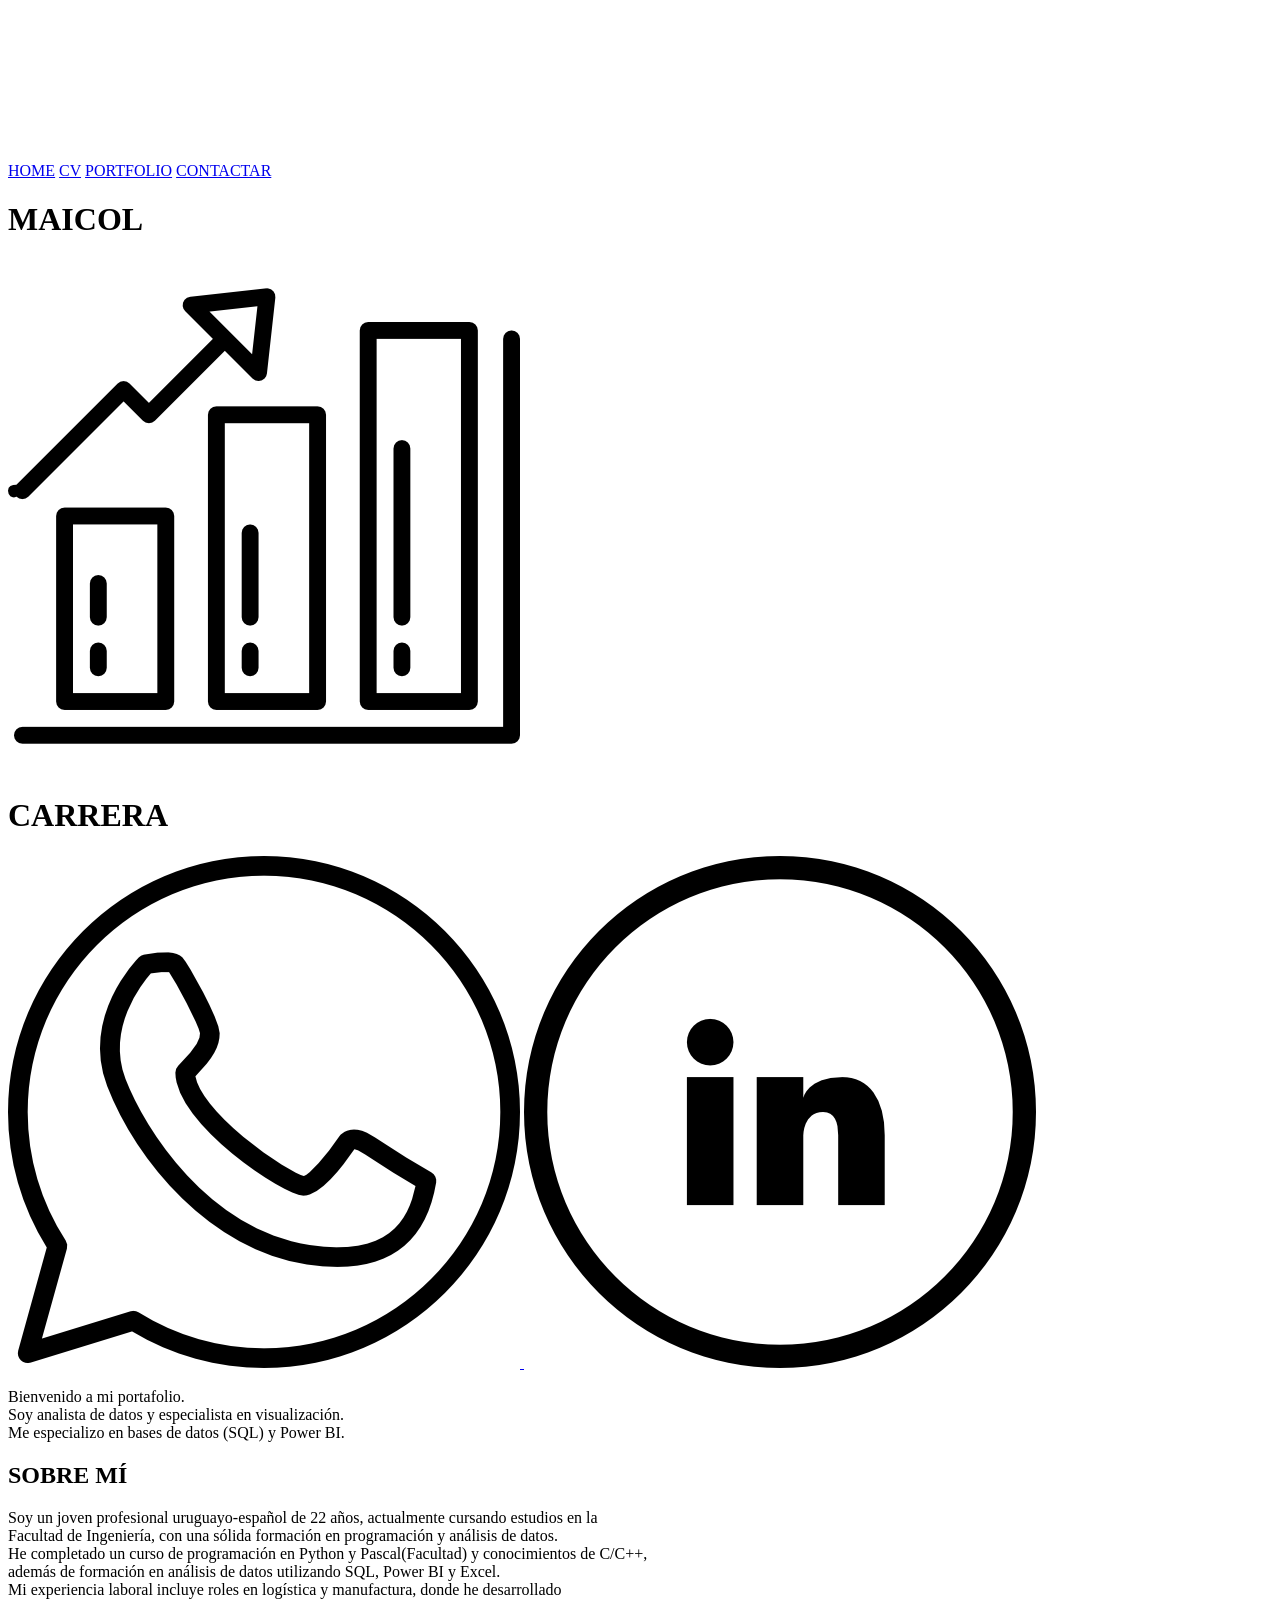
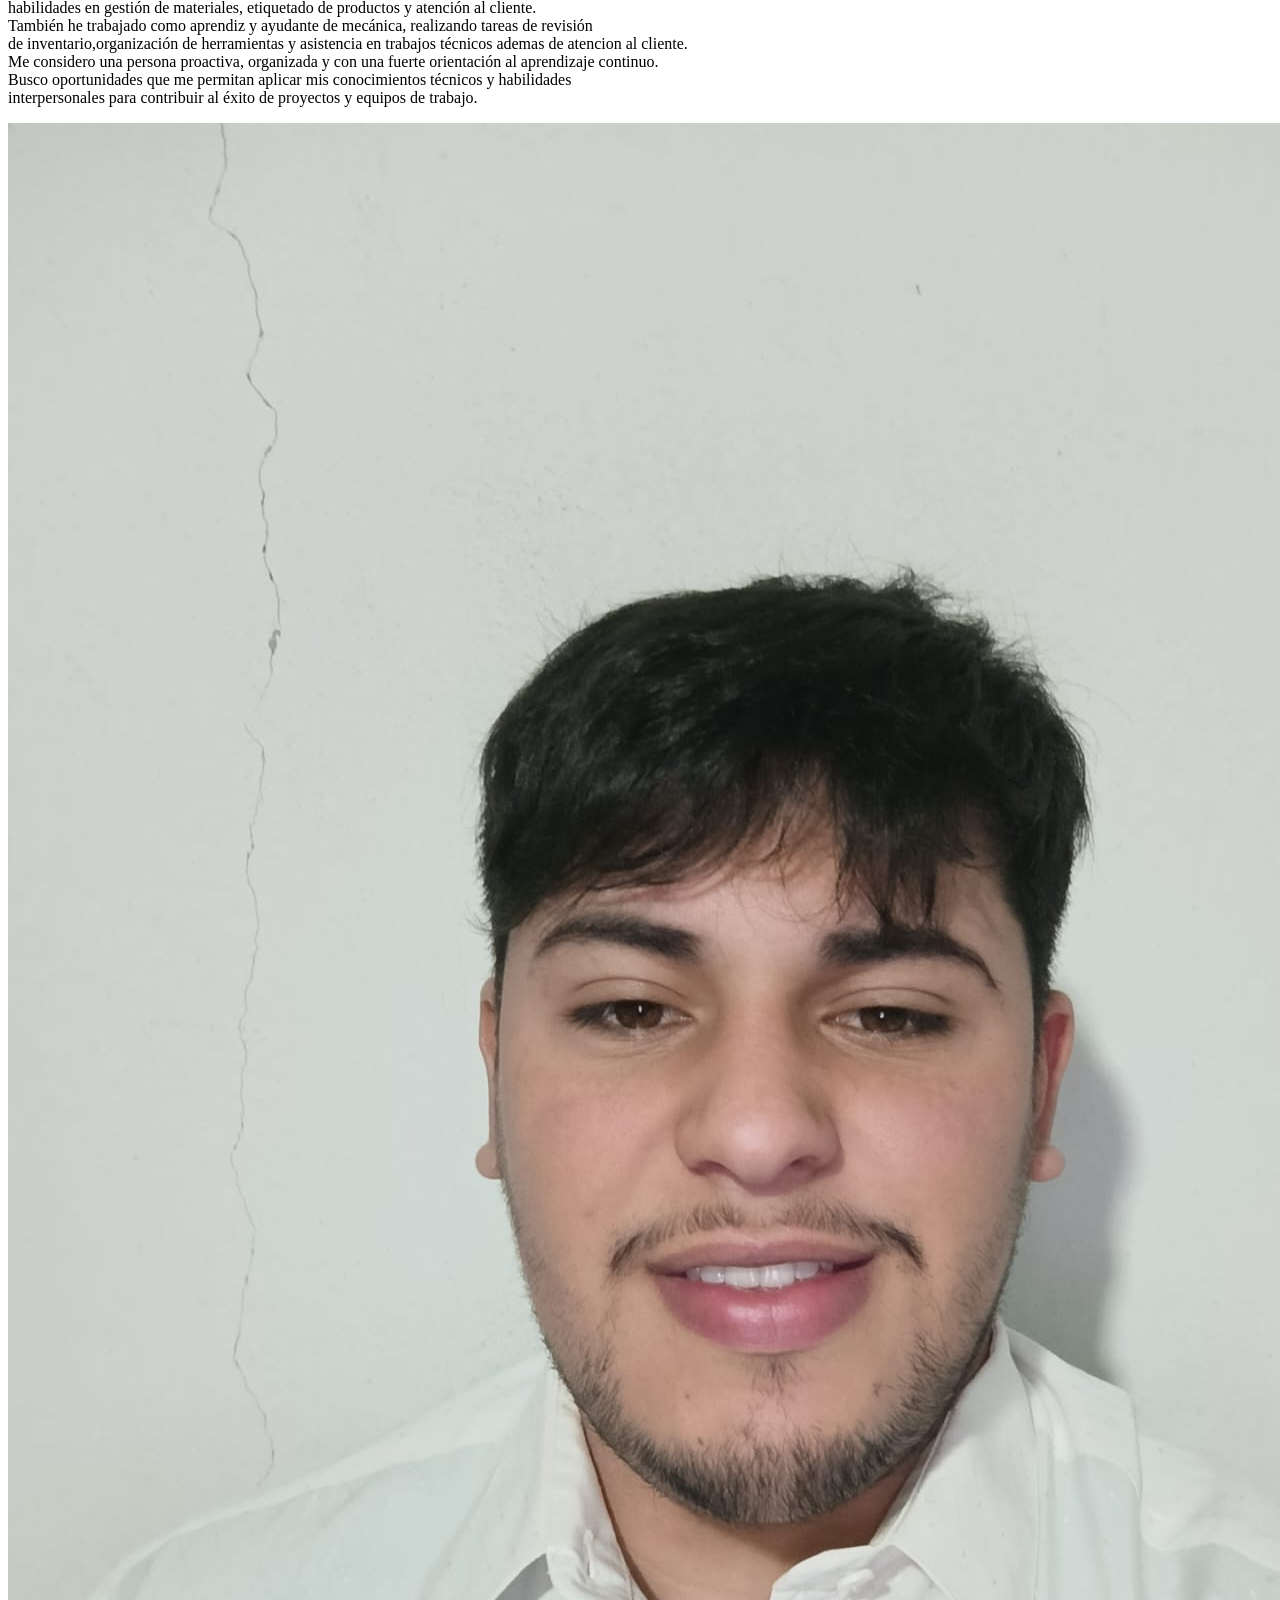
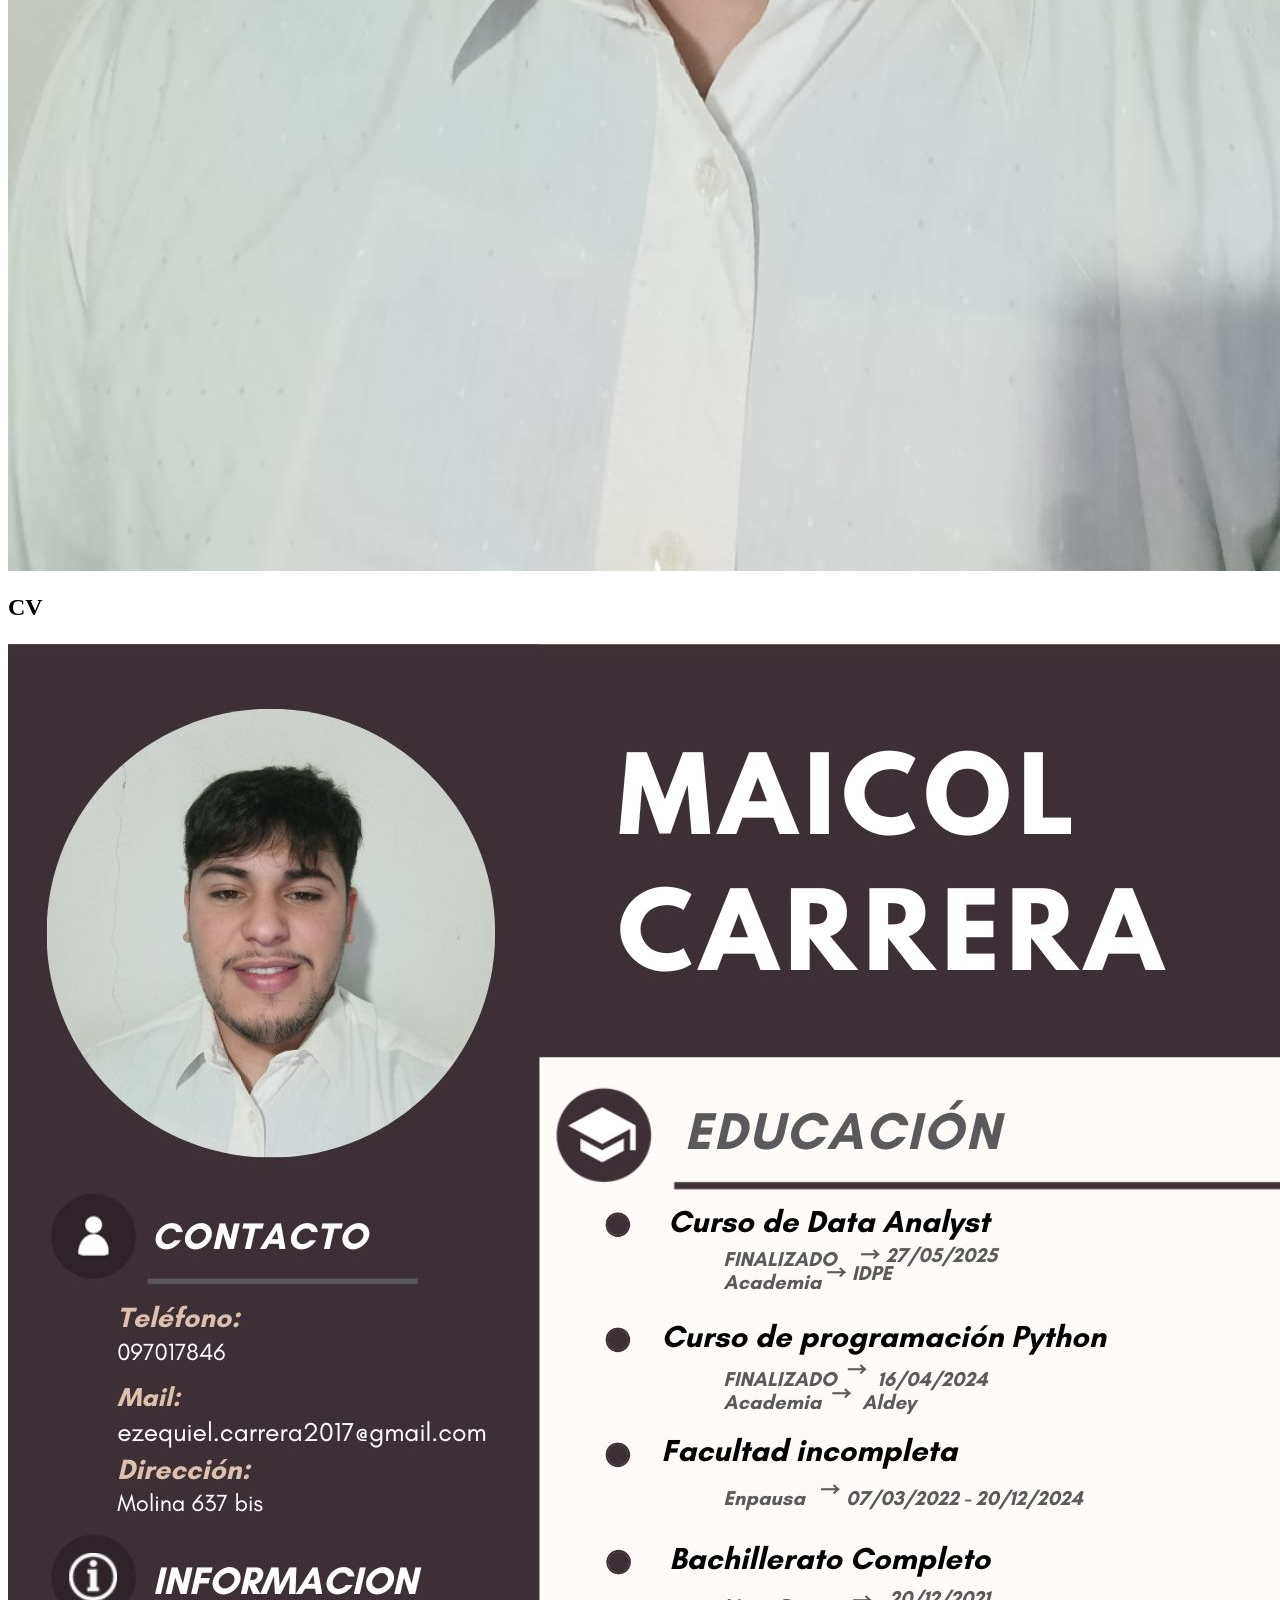
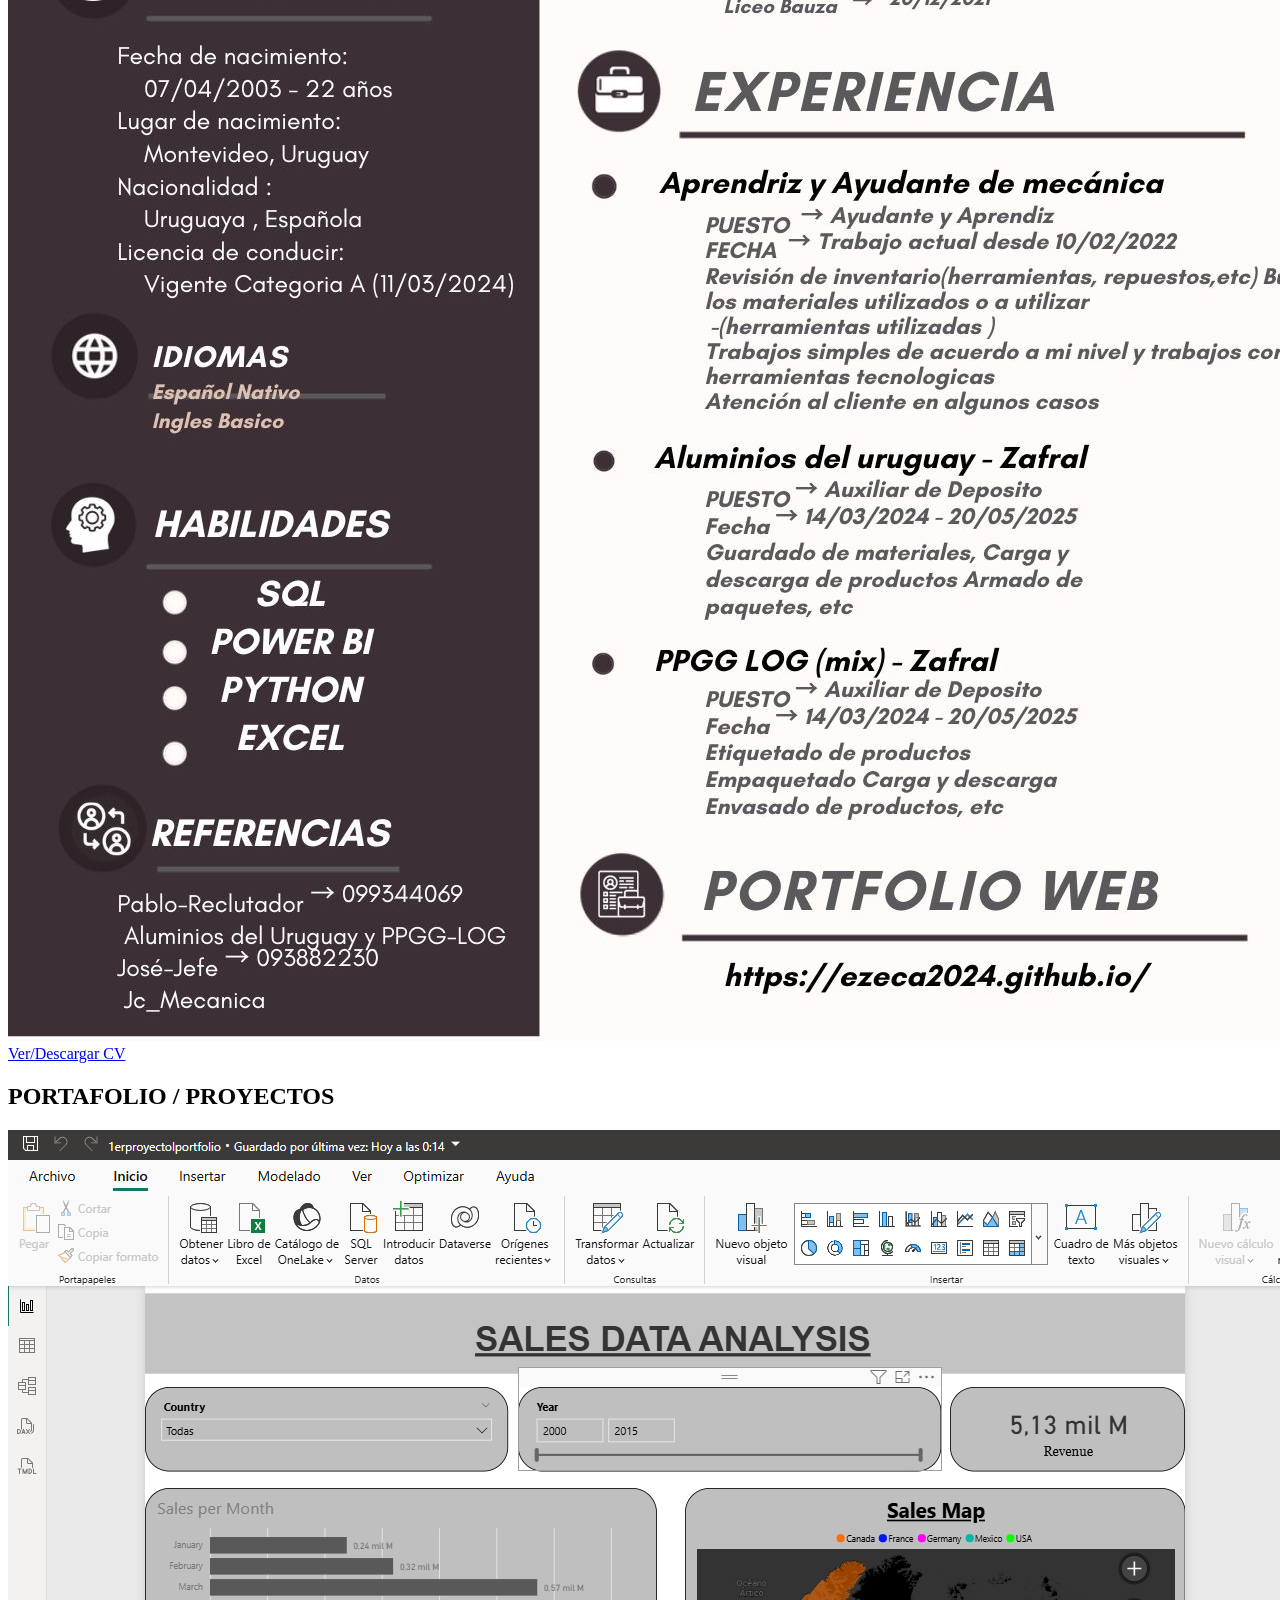
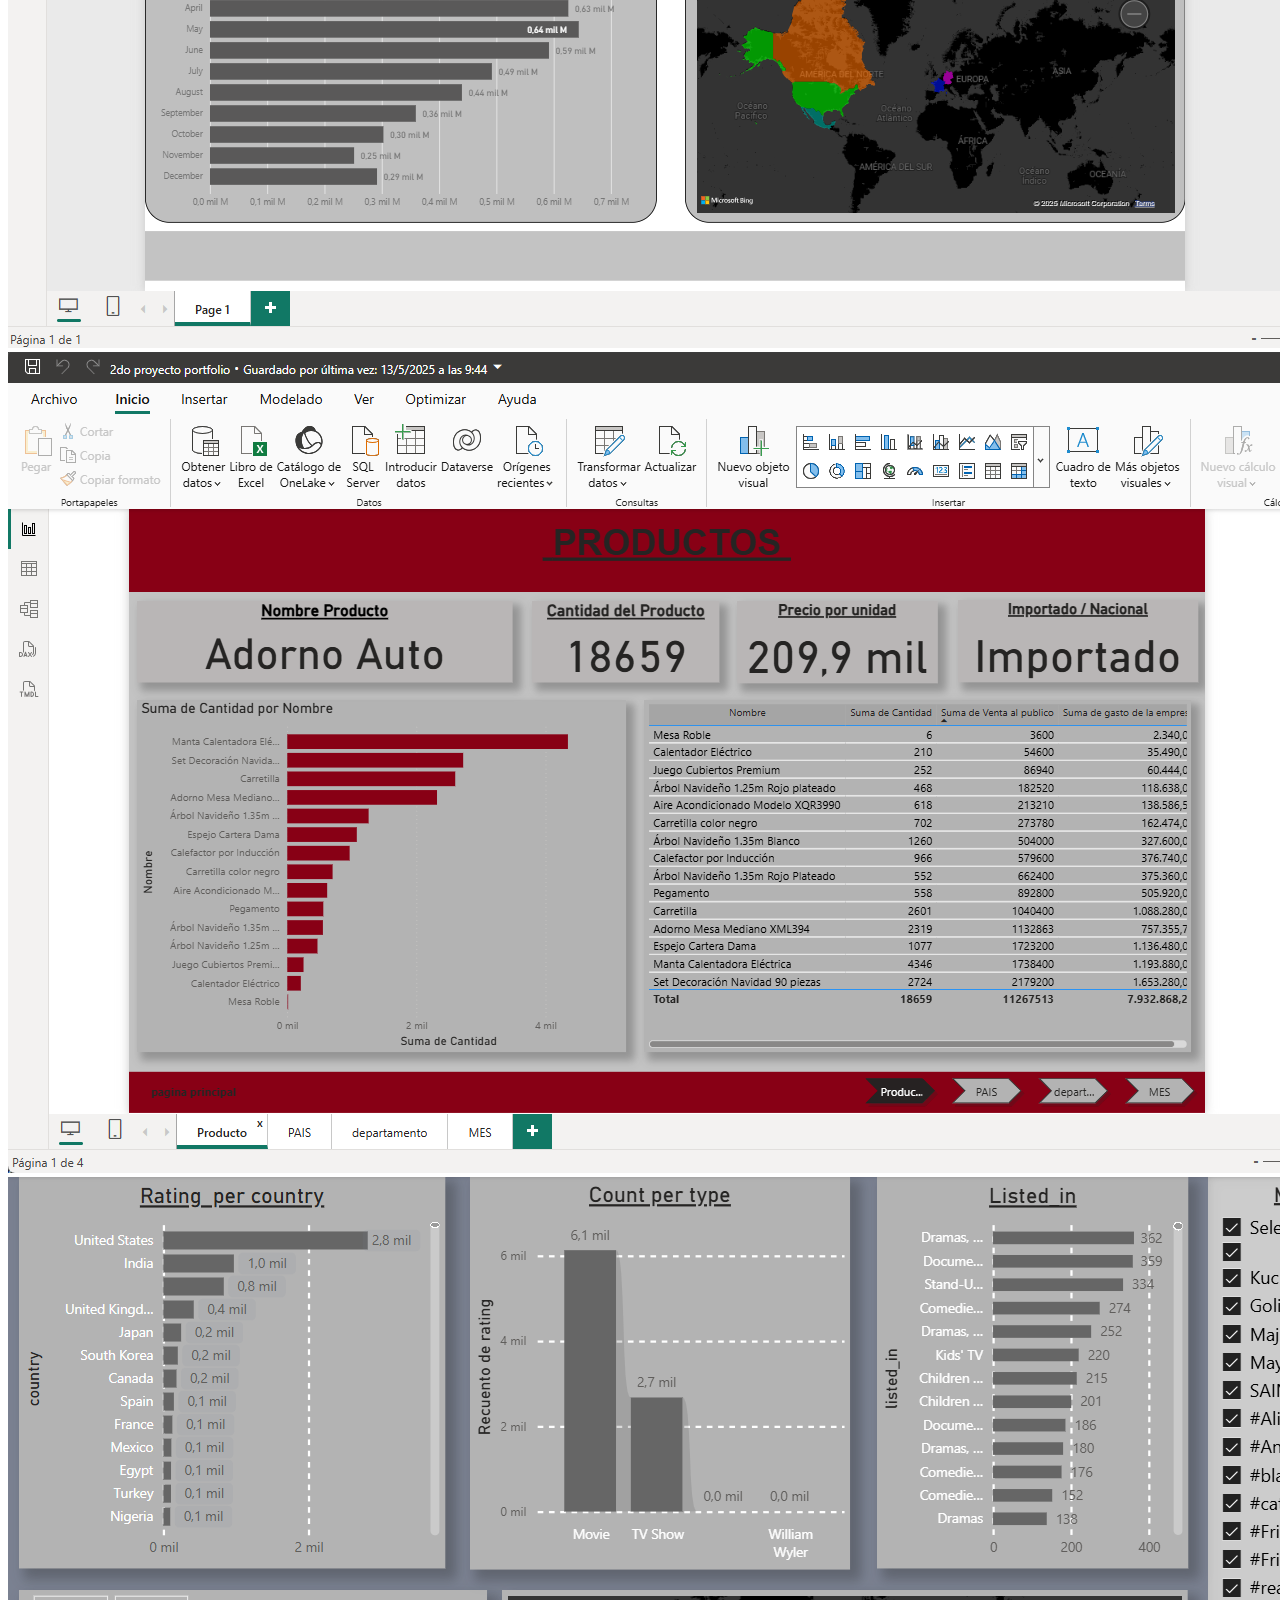
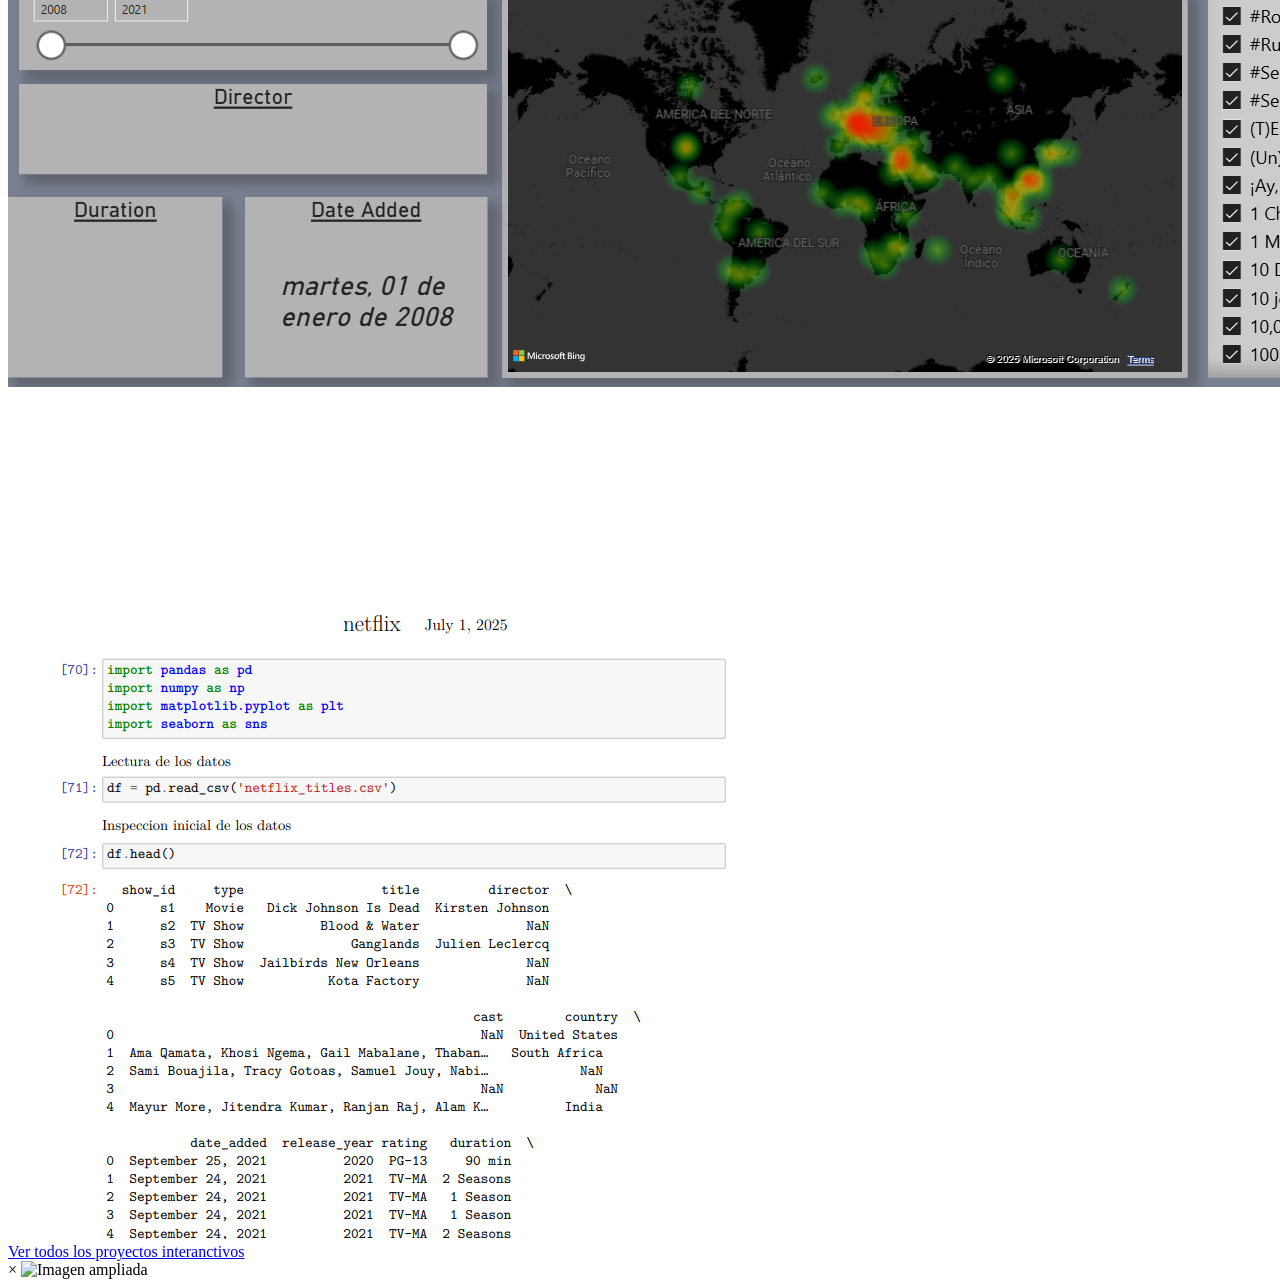
==== index.html @ 63a10cc8 "index.html" ====
<!DOCTYPE html>
<html lang="es">
<head>
  <meta charset="UTF-8" />
  <meta name="viewport" content="width=device-width, initial-scale=1.0" />
  <meta name="description" content="Portafolio de Maicol Carrera, analista de datos especializado en Power BI, SQL y visualización de datos." />
  <meta name="author" content="Maicol Carrera" />
  <title>Maicol Carrera | Portafolio Profesional</title>
  <link rel="stylesheet" href="index.css" />
</head>

<body>
  <main id="hero">
    <video autoplay muted loop>
      <source src="vid.mp4" type="video/mp4" />
      Tu navegador no soporta el video HTML5.
    </video>

    <header class="header">
      <nav>
        <a href="#header" class="EnlacesHeader">HOME</a>
        <a href="#cv" class="EnlacesHeader">CV</a>
        <a href="#proyectos" class="EnlacesHeader">PORTFOLIO</a>
        <a href="https://api.whatsapp.com/send/?phone=%2B59897017846" target="_blank" class="EnlacesHeader">CONTACTAR</a>
      </nav>
    </header>

    <div id="primertexto">
      <div class="texto-izquierda">
        <h1>MAICOL</h1>
      </div>
      <img src="barra-grafica.png" alt="Icono gráfico" />
      <div class="texto-derecha">
        <h1>CARRERA</h1>
      </div>
    </div>

    <div class="iconos">
      <a href="https://api.whatsapp.com/send/?phone=%2B59897017846" target="_blank">
        <img src="whatsapp.png" alt="WhatsApp" />
      </a>
      <a href="https://www.linkedin.com/in/maicol-carrera-162322361/" target="_blank">
        <img src="linkedin.png" alt="LinkedIn" />
      </a>
    </div>

    <section class="section">
  <div class="intro-texto">
    <p>
      Bienvenido a mi portafolio.<br />
      Soy analista de datos y especialista en visualización.<br />
      Me especializo en bases de datos (SQL) y Power BI.
    </p>
  </div>
</section>


  </main>

  <section class="divisor">
    <div class="container">
      <div id="about">
        <h2 class="titulo">SOBRE MÍ</h2>
        <p class="parrafo">
            Soy un joven profesional uruguayo-español de 22 años, actualmente cursando estudios en la <br>Facultad de Ingeniería,  con una sólida formación en programación y análisis de datos.<br>
            He completado un curso de programación en Python y Pascal(Facultad) y conocimientos de C/C++, <br>además de formación en análisis de datos utilizando SQL, Power BI y Excel.<br>
            Mi experiencia laboral incluye roles en logística y manufactura, donde he desarrollado <br>habilidades en gestión de materiales, etiquetado de productos y atención al cliente.<br> 
            También he trabajado como aprendiz y ayudante de mecánica, realizando tareas de revisión <br>de  inventario,organización de herramientas y asistencia en trabajos técnicos ademas de atencion al cliente. <br>
            Me considero una persona proactiva, organizada y con una fuerte orientación al aprendizaje continuo.<br> Busco oportunidades que me permitan aplicar mis conocimientos técnicos y habilidades<br> interpersonales para contribuir al éxito de proyectos y equipos de trabajo.
        </p>
      </div>
      <img src="fotomia.jpg" alt="Foto de Maicol Carrera" class="photo" />
    </div>
  </section>

  <div class="portafolio2" id="cv">
    <section >
      <h2 class="seccion">CV</h2>
      <img src="Maicol.curriculum.jpg.jpg" alt="Currículum Vitae" class="foto" />
      <a href="https://www.mediafire.com/view/kzubk3in98kvjad/Maicol.curriculum.jpg.jpg/file"  class="btn2">
        <span>Ver/Descargar CV</span>
      </a>
    </section>
  </div>

  <section class="portafolio" id="proyectos">
    <h2 class="seccion">PORTAFOLIO / PROYECTOS</h2>
    <div class="proyectos">
        <img src="proyecto1.png" alt="Proyecto 1 - Power BI" class="foto" />
        <img src="proyecto2.png" alt="Proyecto 2 - Power BI" class="foto" />
        <img src="proyecto3.png" alt="Proyecto 3 - Power BI" class="foto" />  
        <img src="ProyectoPython.png" alt="Analisis Netflix-DataSet" class="foto" /> 
    </div>
    <a href="https://drive.google.com/drive/u/4/folders/1hin_3umkNsToo_bJHDkrLboeU7WrR8P3"  class="btn1">
      <span>Ver todos los proyectos interanctivos</span>
    </a>
  </section>

  <!-- Lightbox Modal -->
<div id="lightbox" class="lightbox">
  <span class="close">&times;</span>
  <img class="lightbox-content" id="lightbox-img" alt="Imagen ampliada" />
</div>
<script>
  // Obtener elementos
  const lightbox = document.getElementById('lightbox');
  const lightboxImg = document.getElementById('lightbox-img');
  const closeBtn = document.querySelector('.close');

  // Detectar clic en todas las imágenes con clase .foto o .proyecto3
  document.querySelectorAll('.foto, .proyecto3').forEach(img => {
    img.addEventListener('click', () => {
      lightbox.style.display = 'block';
      lightboxImg.src = img.src;
    });
  });

  // Cerrar modal al hacer clic en la X
  closeBtn.addEventListener('click', () => {
    lightbox.style.display = 'none';
  });

  // Cerrar modal si se hace clic fuera de la imagen
  window.addEventListener('click', e => {
    if (e.target === lightbox) {
      lightbox.style.display = 'none';
    }
  });
</script>


</body>
</html>
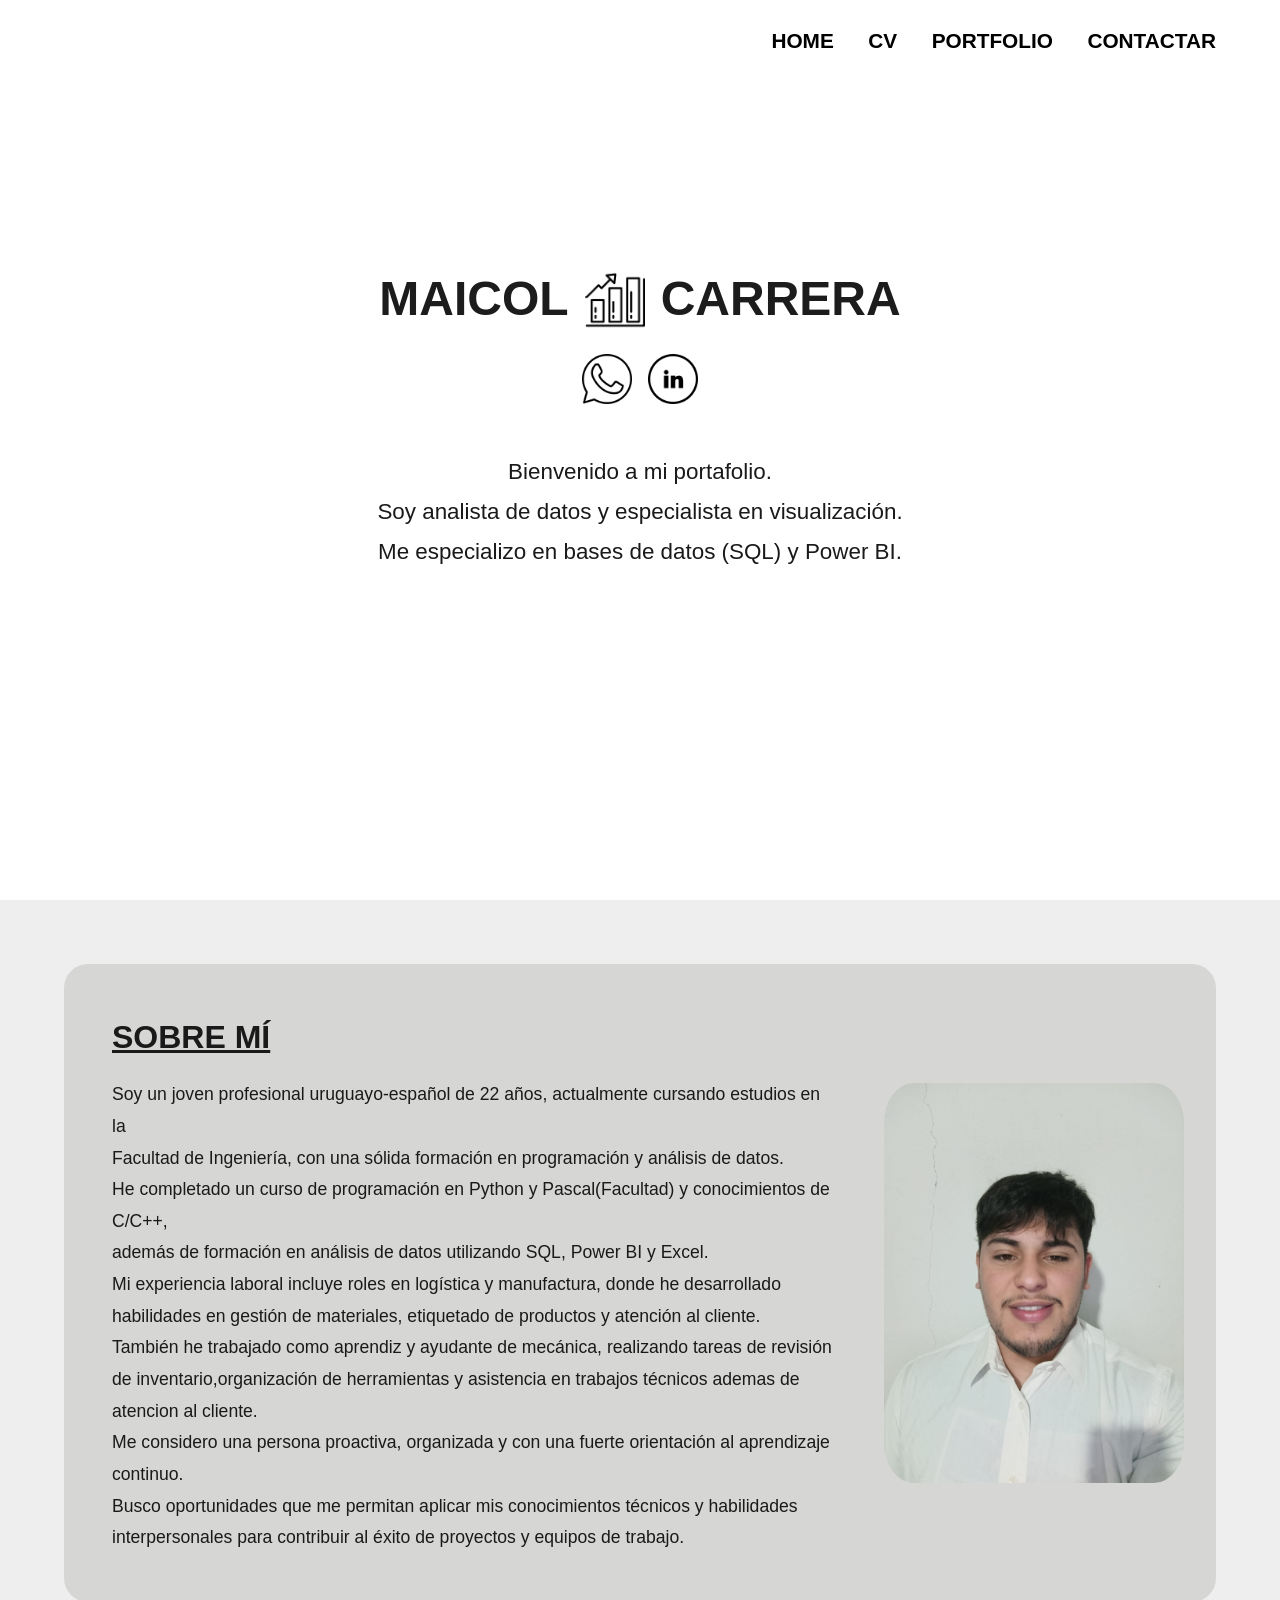
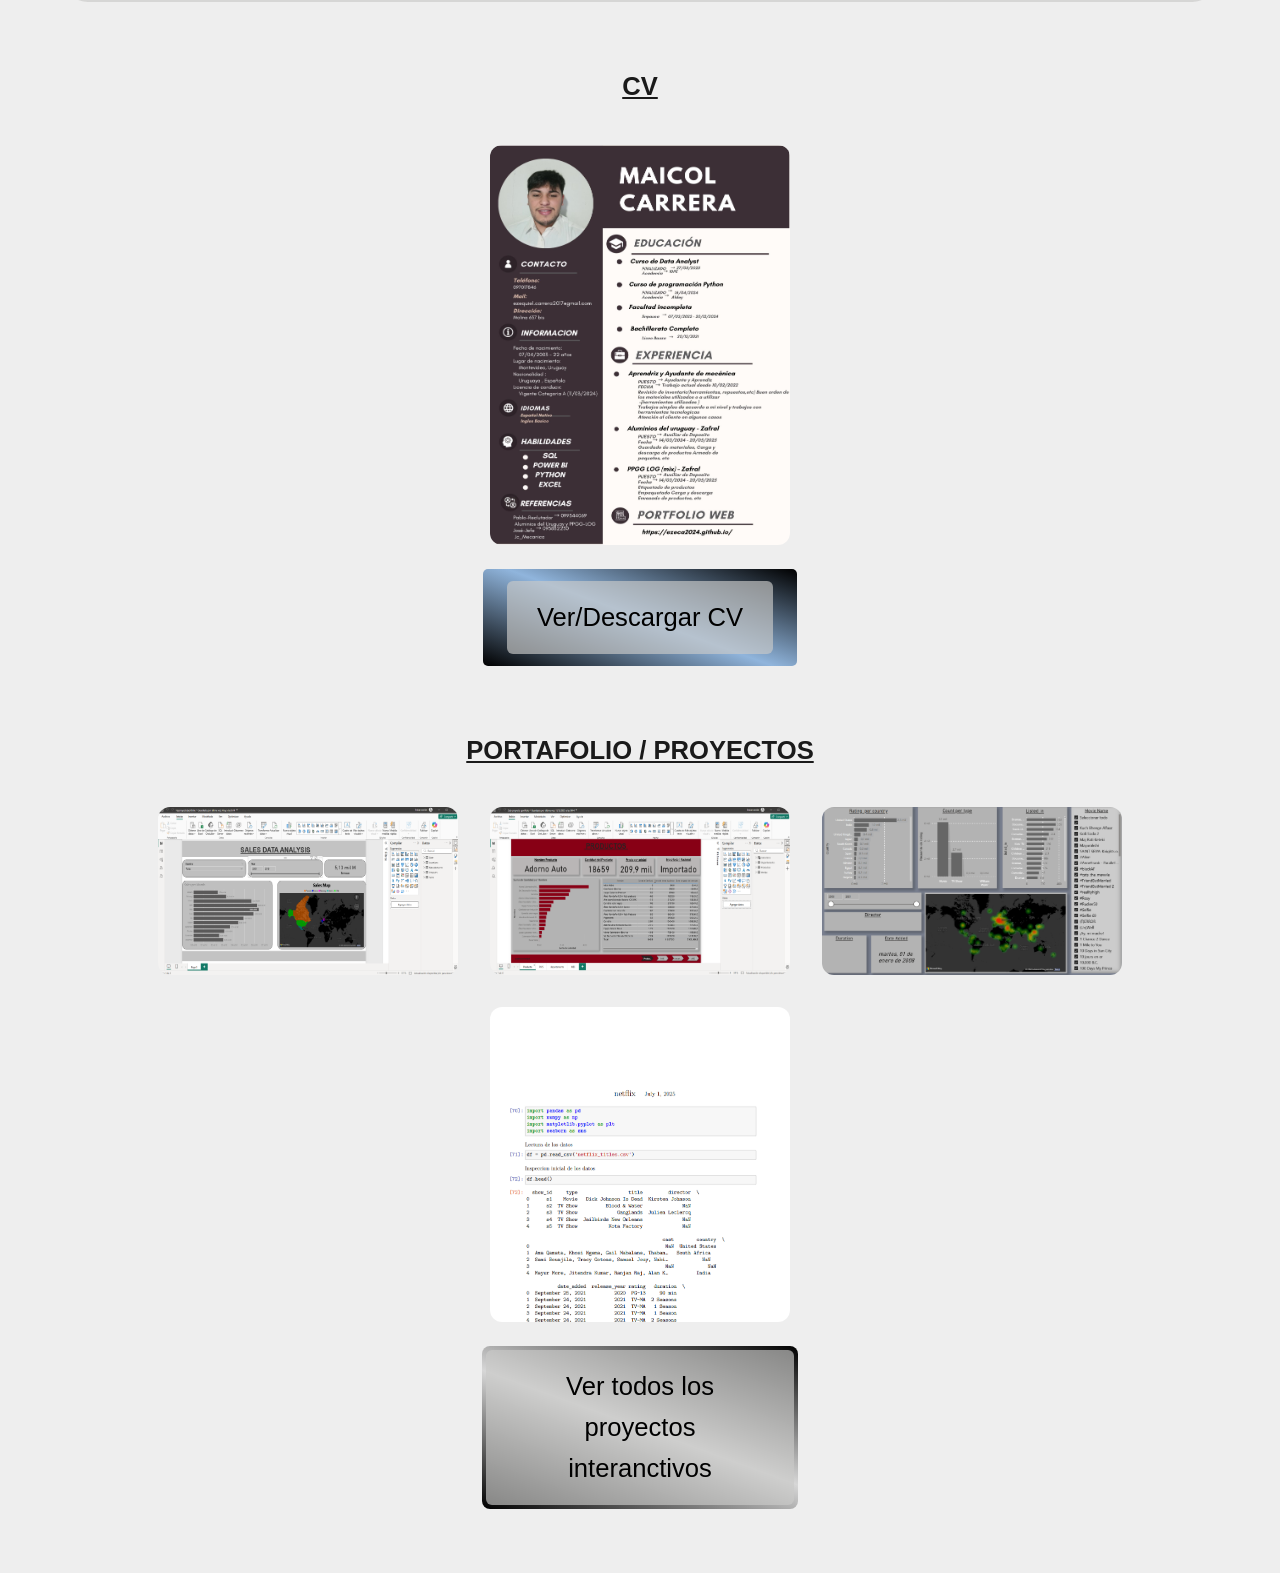
==== commit 8f570ef9: "Add files via upload" ====
--- a/index.html
+++ b/index.html
@@ -77,7 +77,7 @@
     <section >
       <h2 class="seccion">CV</h2>
       <img src="Maicol.curriculum.jpg.jpg" alt="Currículum Vitae" class="foto" />
-      <a href="https://www.mediafire.com/view/kzubk3in98kvjad/Maicol.curriculum.jpg.jpg/file"  class="btn2">
+      <a href="https://www.mediafire.com/view/2ltmst3vx3g8uw6/Maicol.curriculum.jpg.jpg/file"  class="btn2">
         <span>Ver/Descargar CV</span>
       </a>
     </section>
--- a/index.css
+++ b/index.css
@@ -0,0 +1,587 @@
+:root {
+  --primary-color: #000;
+  --secondary-color: #9f9f9f;
+  --accent-color: #cacac9a8;
+  --text-color: #1a1a1a;
+  --bg-light: #eeeeee;
+  --font-main: 'Segoe UI', sans-serif;
+}
+
+* {
+  margin: 0;
+  padding: 0;
+  box-sizing: border-box;
+}
+
+body {
+  font-family: var(--font-main);
+  color: var(--text-color);
+  background-color: #fff;
+  line-height: 1.6;
+}
+
+a {
+  text-decoration: none;
+  color: inherit;
+  transition: color 0.3s ease;
+}
+
+a:hover {
+  color: var(--primary-color);
+}
+
+/* HERO SECTION */
+#hero {
+  position: relative;
+  min-height: 100vh;
+  overflow: hidden;
+}
+
+video {
+  position: absolute;
+  top: 0;
+  left: 0;
+  width: 100%;
+  height: 100%;
+  object-fit: cover;
+  z-index: -1;
+}
+
+/* HEADER */
+.header {
+  display: flex;
+  justify-content: flex-end;
+  flex-wrap: wrap;
+  gap: 1.5rem;
+  padding: 1.5rem 5%;
+  position: relative;
+  z-index: 2;
+}
+
+.EnlacesHeader {  
+  font-family: sans-serif;
+  margin-left: 30px;
+  font-size: 1.3rem;
+  text-decoration: none;
+  font-weight: bold;
+  color: rgb(0, 0, 0);
+  transition: color 0.3s ease;
+}
+
+.EnlacesHeader:hover {
+  color: var(--secondary-color);
+}
+
+/* TITULO CENTRAL */
+#primertexto {
+  display: flex;
+  align-items: center;
+  justify-content: center;
+  margin-top: 20vh;
+  gap: 1rem;
+  text-align: center;
+  z-index: 2;
+  position: relative;
+  flex-wrap: wrap;
+}
+
+#primertexto h1 {
+  font-size: 3rem;
+  color: rgb(28, 28, 28);
+}
+
+#primertexto img {
+  width: 60px;
+  height: auto;
+}
+
+/* ICONOS SOCIALES */
+.iconos {
+  max-width: 1880px;
+  display: flex;
+  justify-content: center;
+  gap: 1rem;
+  margin-top: 1rem;
+}
+
+.iconos img {
+
+  width: 50px;
+  height: 50px;
+  filter: brightness(1.1);
+  transition: transform 0.3s ease;
+}
+
+.iconos img:hover {
+  transform: scale(1.1);
+}
+
+/* BIENVENIDA */
+
+
+/* SOBRE MI */
+.divisor {
+  background-color: var(--bg-light);
+  padding: 5% 0;
+}
+
+.container {
+  display: flex;
+  flex-wrap: wrap;
+  justify-content: space-between;
+  background-color: var(--accent-color);
+  border-radius: 1.5rem;
+  margin: 0 auto;
+  width: 90%;
+  padding: 2rem;
+  gap: 2rem;
+}
+
+#about {
+  flex: 1 1 60%;
+  font-size: 1.1rem;
+  padding: 1rem;
+}
+
+.titulo {
+  font-size: 2rem;
+  margin-bottom: 1rem;
+  text-decoration: underline;
+}
+
+.parrafo {
+  line-height: 1.8;
+}
+
+.photo {
+  margin-right: 40%;
+  flex: 1 1 30%;
+  width: 100%;
+  max-width: 300px;
+  border-radius: 10%;
+  object-fit: cover;
+  margin: auto;
+}
+
+/* PORTAFOLIO */
+.portafolio {
+  padding: 4rem 2rem;
+  background-color: #eeeeee;
+  text-align: center;
+}
+
+.section {
+  position: flex;
+  top: 50%;
+  left: 0%;
+  
+  text-align: center;
+  z-index: 2;
+  width: 100%;
+  display: flex;
+  justify-content: center;
+  padding: 1rem;
+}
+
+.section p {
+  font-size: 1.4rem;
+  max-width: 700px;
+  padding: 1.5rem 2rem;
+  border-radius: 12px;
+  color: #1a1a1a;
+  line-height: 1.8;
+  margin: 0;
+}
+.seccion{
+  padding-bottom: 3%;
+  text-decoration: underline;
+  font-size: 1.6rem;
+  
+}
+
+
+
+
+@media (max-width: 768px) {
+  .intro-texto p {
+    font-size: 1.1rem;
+    padding: 1rem;
+  }
+}
+
+
+.proyectos {
+  display: flex;
+  flex-wrap: wrap;
+  justify-content: center;
+  gap: 2rem;
+}
+
+.foto,
+.proyecto3 {
+  width: 90%;
+  max-width: 300px;
+
+  max-height: 400px;
+  border-radius: 12px;
+  transition: transform 0.3s ease;
+  cursor: pointer;
+}
+
+.foto:hover,
+.proyecto3:hover {
+  transform: scale(1.05);
+}
+
+.portafolio2 {
+  padding: 0rem 0rem;
+  background-color: #eeeeee;
+  text-align: center;
+}
+
+
+
+@media (max-width: 480px) {
+  .header {
+    flex-direction: column;
+    align-items: center;
+  }
+
+  .btn1 span {
+    font-size: 0.4rem;
+    padding: 0rem 0rem;  
+    margin-left: 0%;
+    margin-right: 0%;
+  }
+}
+@media (max-width: 480px) {
+  .header {
+    flex-direction: column;
+    align-items: center;
+  }
+
+  .btn1  {
+    font-size: 0.4rem;
+    padding: 0rem 0rem;  
+    margin-left: 0%;
+    margin-right: 0%;
+  }
+}
+@media (max-width: 360px) {
+  .header {
+    flex-direction: column;
+    align-items: center;
+  }
+
+  .btn1 span {
+    font-size: 0.1rem;
+    padding: 0rem 0rem;  
+    margin-left: 0%;
+    margin-right: 0%;
+  }
+}
+
+.foto:hover,
+.proyecto3:hover {
+  transform: scale(1.05);
+}
+
+.btn2{
+  text-decoration: none;
+  display: flex;
+  background-image: linear-gradient(
+    200deg,
+    #000000,
+    #cdcdcdb3,
+    #000000
+  );
+  border-radius: 8px;
+  margin-left:37% ;
+  margin-right: 37%;
+  margin-top: 2%;
+  font-size: 18px;
+  padding: 4px;
+  cursor:pointer ;
+  transition: .3s;
+  position: relative;
+  
+}
+.btn2 span{
+  font-size: 1.6rem;
+  color: #000;
+  background-color:#cacac9a8 ;
+  padding: 16px 30px;
+  border-radius: 6px;
+  transition: 300ms;
+}
+@media (max-width: 1024px) {
+  .btn2 {
+    margin-left: 34%;
+    margin-right: 34%;
+  }
+}
+
+.btn2:hover span {
+  background-color: rgba(255, 255, 255, 0.807);
+ 
+}
+.btn2:active{
+  transform: scale(0.9);
+}
+
+@media (max-width: 480px) {
+  .header {
+    flex-direction: column;
+    align-items: center;
+  }
+
+  .btn2 span {
+    font-size: 1rem;
+    padding: 0rem 0rem;  
+    margin-left: 0%;
+    margin-right: 0%;
+  }
+}
+@media (max-width: 768px) {
+  .btn2 span {
+    font-size: 1rem;
+    padding: 1rem 0rem;  
+    margin-left: 0%;
+    margin-right: 0%;
+    text-align: center;
+  }
+}
+/* BOTÓN PROYECTOS */
+.btn1{
+  text-decoration: none;
+  display: flex;
+  background-image: linear-gradient(
+    200deg,
+    #000000,
+    #cdcdcdb3,
+    #000000
+  );
+  border-radius: 8px;
+  margin-left:37% ;
+  margin-right: 37%;
+  margin-top: 2%;
+  font-size: 18px;
+  padding: 4px;
+  cursor:pointer ;
+  transition: .3s;
+  position: relative;
+  
+}
+.btn1 span{
+  font-size: 1.6rem;
+  color: #000;
+  background-color:#cacac9a8 ;
+  padding: 16px 30px;
+  border-radius: 6px;
+  transition: 300ms;
+}
+@media (max-width: 1024px) {
+  .btn1 {
+    margin-left: 34%;
+    margin-right: 34%;
+  }
+}
+
+.btn1:hover span {
+  background-color: rgba(255, 255, 255, 0.807);
+ 
+}
+.btn1:active{
+  transform: scale(0.9);
+}
+
+/* RESPONSIVE */
+@media (max-width: 1024px) {
+  #primertexto h1 {
+    font-size: 2.2rem;
+  }
+
+  .EnlacesHeader {
+    font-size: 0.9rem;
+  }
+}
+
+@media (max-width: 768px) {
+  #primertexto {
+    flex-direction: column;
+  }
+
+  .header {
+    justify-content: center;
+  }
+
+  .container {
+    flex-direction: column;
+    align-items: center;
+  }
+
+  #about {
+    text-align: center;
+  }
+
+  .proyectos {
+    flex-direction: column;
+  }
+
+  .section p {
+    font-size: 1rem;
+  }
+}
+
+@media (max-width: 480px) {
+  .header {
+    flex-direction: column;
+    align-items: center;
+  }
+
+  .btn1 span {
+    font-size: 1rem;
+    padding: 0rem 0rem;  
+    margin-left: 0%;
+    margin-right: 0%;
+  }
+}
+@media (max-width: 768px) {
+  .btn1 span {
+    font-size: 1rem;
+    padding: 1rem 0rem;  
+    margin-left: 0%;
+    margin-right: 0%;
+    text-align: center;
+  }
+}
+
+@media (max-width: 480px) {
+  .btn1 span {
+    font-size: 0.85rem;
+    padding: 1px 1px;  
+    margin-left: 0%;
+    margin-right: 0%;
+  }
+}
+  .btn2 {
+    display: inline-block;
+    margin-top: 1rem;
+    padding: 0.75rem 1.5rem;
+    font-size: 1rem;
+    text-align: center;
+    background-color: #007BFF;
+    color: white;
+    border-radius: 5px;
+    text-decoration: none;
+  }
+
+  .btn2 span {
+    display: inline-block;
+    width: 100%;
+  }
+
+  /* Ajustes para pantallas pequeñas */
+  @media (max-width: 600px) {
+    .btn2 {
+      width: 90%;
+      font-size: 0.7rem;
+      padding: 0.75rem;
+      margin: 1rem auto;
+      display: block;
+    }
+  }
+
+
+
+.boton-container {
+  display: flex;
+  justify-content: center;
+  margin-top: 2rem;
+  padding: 1rem;
+}
+
+
+
+@media (max-width: 600px) {
+  .boton {
+    font-size: 0.5rem;
+    padding: 0.6rem 1.5rem;
+  }
+}
+
+/* Lightbox Styles */
+.lightbox {
+  display: none;
+  position: fixed;
+  z-index: 999;
+  padding-top: 60px;
+  left: 0;
+  top: 0;
+  width: 100%;
+  height: 100%;
+  overflow: auto;
+  background-color: rgba(0,0,0,0.9);
+}
+
+.lightbox-content {
+  display: block;
+  margin: auto;
+  max-width: 80%;
+  max-height: 80%;
+  border-radius: 8px;
+}
+
+.close {
+  position: absolute;
+  top: 30px;
+  right: 40px;
+  color: white;
+  font-size: 40px;
+  font-weight: bold;
+  cursor: pointer;
+  transition: 0.3s;
+}
+
+.close:hover {
+  color: #ccc;
+}
+
+
+
+
+
+
+/* Estilos responsivos para móviles */
+@media (max-width: 768px) {
+  .btn1, .btn2 {
+    padding: 5px 5px;
+    width: 50%;
+    text-align: center;
+    margin: 10px auto;
+    display: inline-flex;
+  }
+
+  .EnlacesHeader {
+    display: block;
+    padding: 12px 0;
+    font-size: 16px;
+    text-align: center;
+  }
+
+  nav {
+    display: flex;
+    flex-direction: column;
+    align-items: center;
+  }
+
+  .proyectos {
+    flex-direction: column;
+    align-items: center;
+  }
+
+  .proyectos img {
+    width: 90%;
+    margin: 10px 0;
+  }
+}
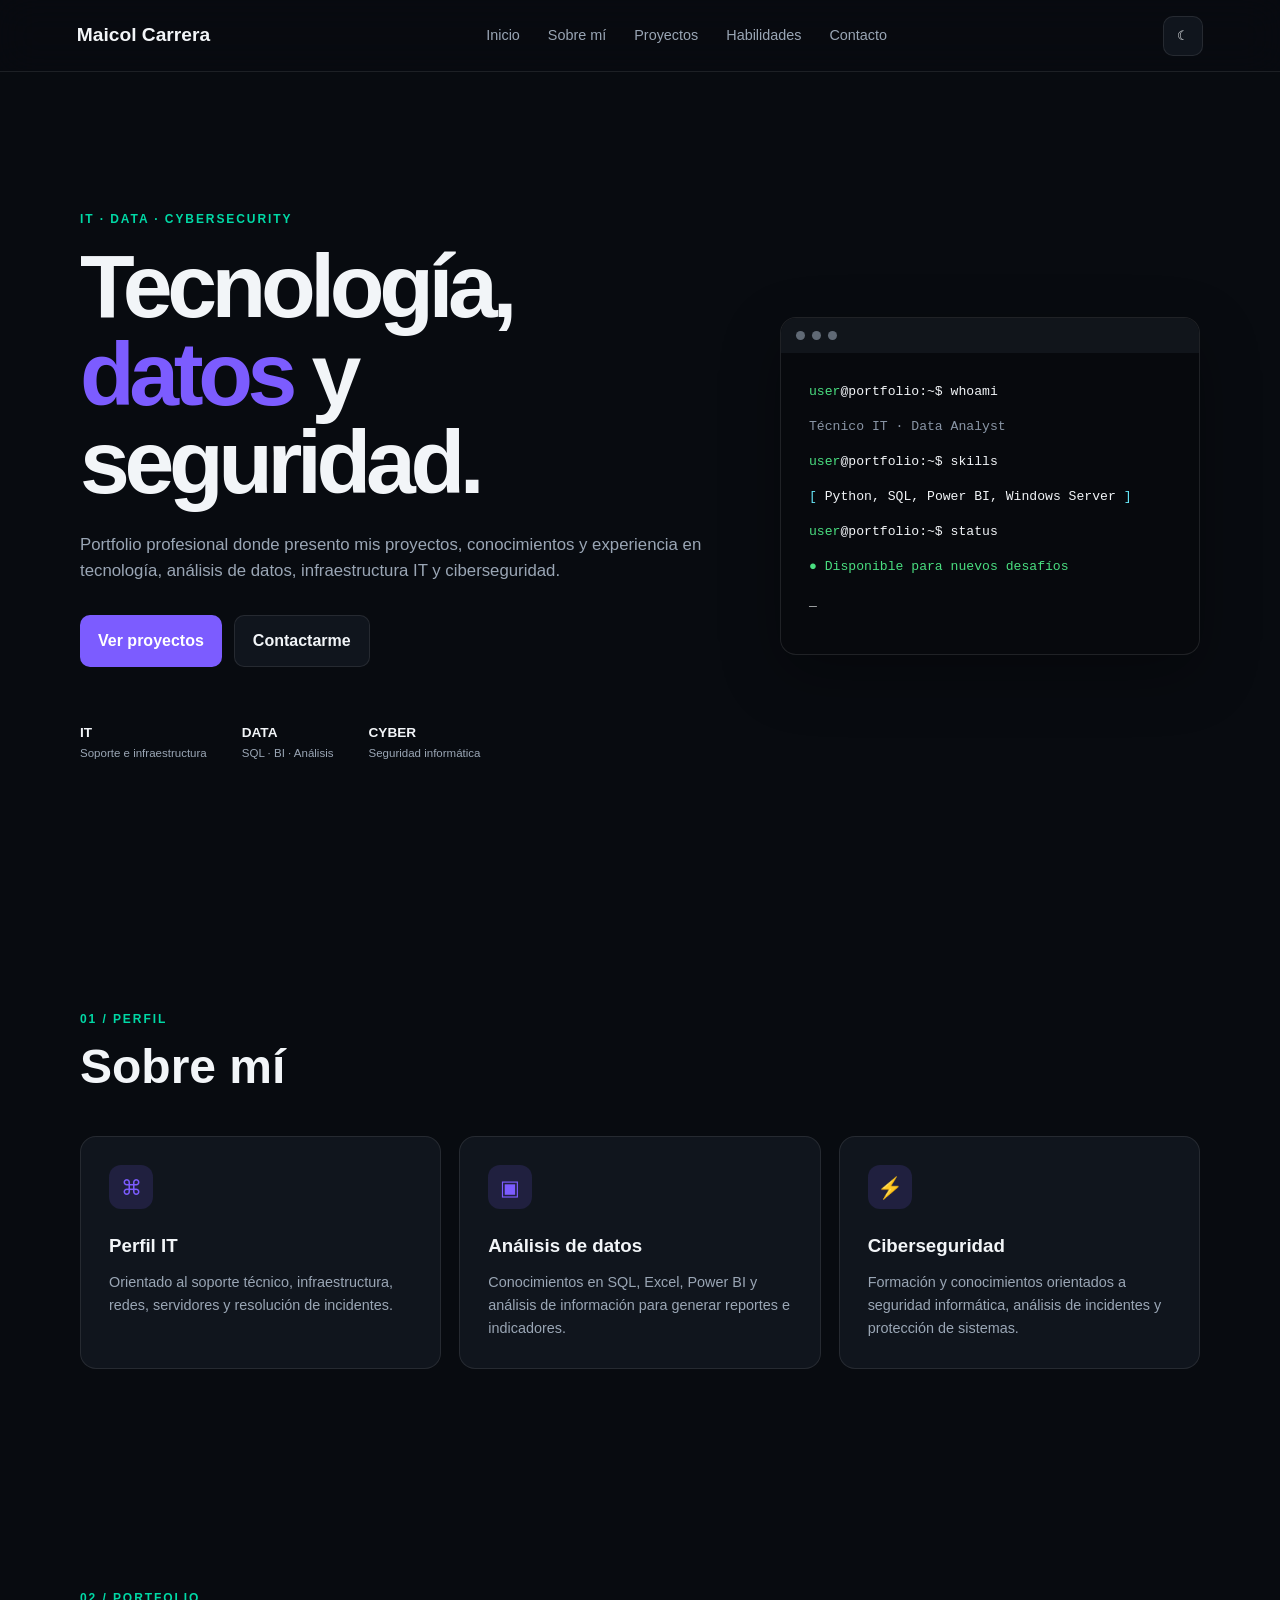
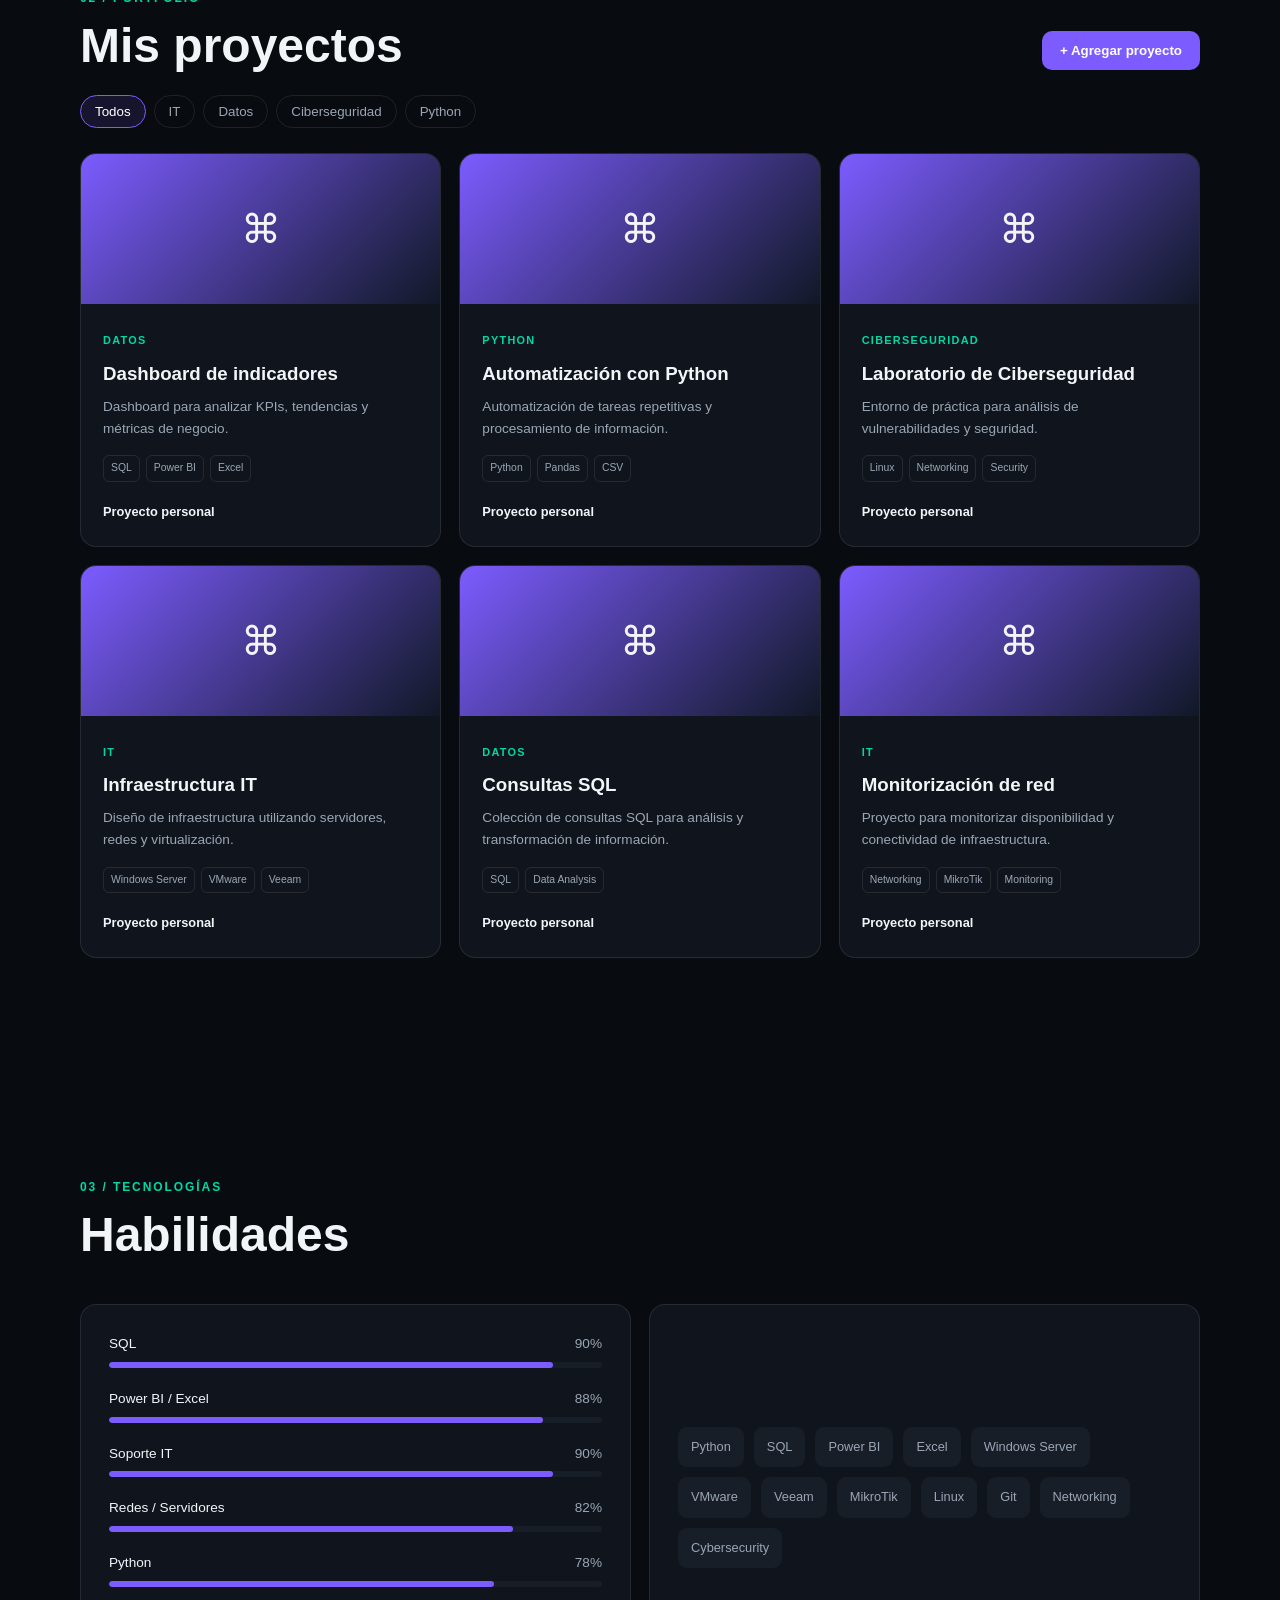
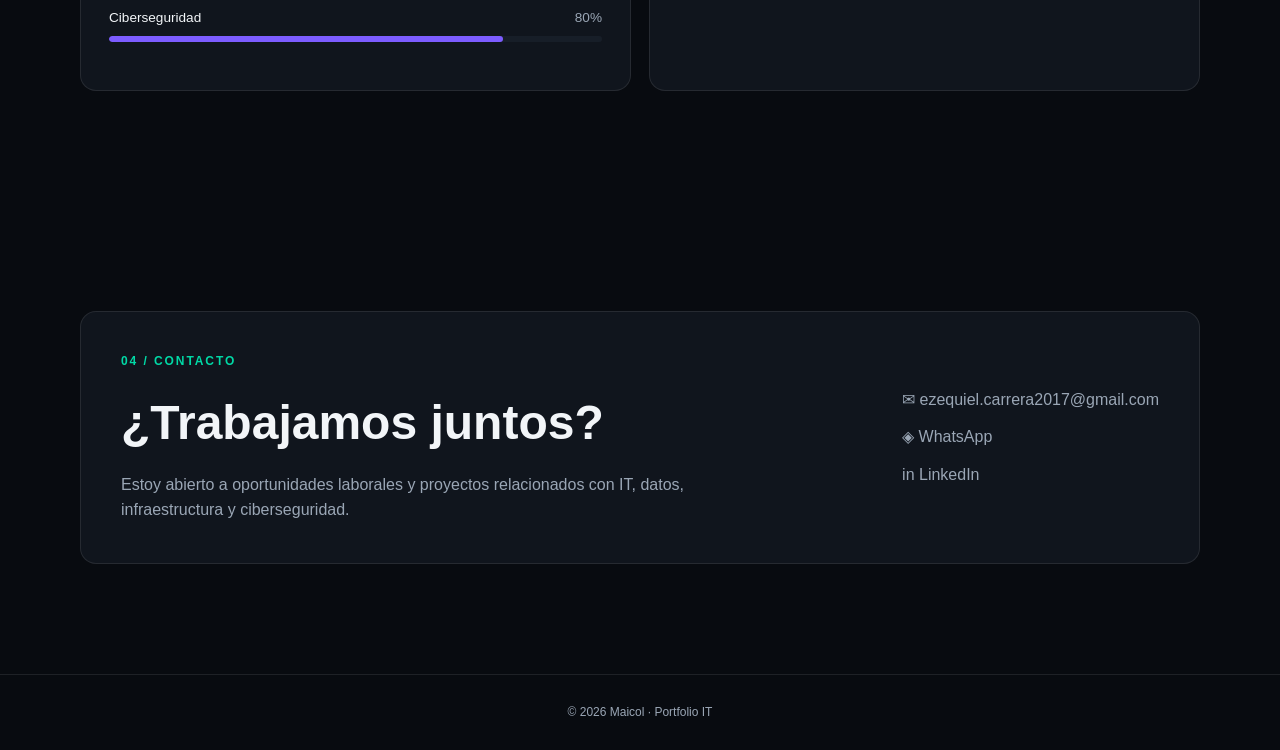
==== commit 38860bb0: "initial commit" ====
--- a/index.html
+++ b/index.html
@@ -1,133 +1,547 @@
 <!DOCTYPE html>
 <html lang="es">
 <head>
-  <meta charset="UTF-8" />
-  <meta name="viewport" content="width=device-width, initial-scale=1.0" />
-  <meta name="description" content="Portafolio de Maicol Carrera, analista de datos especializado en Power BI, SQL y visualización de datos." />
-  <meta name="author" content="Maicol Carrera" />
-  <title>Maicol Carrera | Portafolio Profesional</title>
-  <link rel="stylesheet" href="index.css" />
+    <meta charset="UTF-8">
+    <meta name="viewport" content="width=device-width, initial-scale=1.0">
+    <meta name="description" content="Portfolio profesional de IT, Datos y Ciberseguridad">
+    <title>Portfolio | IT · Datos · Ciberseguridad</title>
+
+    <link rel="stylesheet" href="index.css">
 </head>
 
 <body>
-  <main id="hero">
-    <video autoplay muted loop>
-      <source src="vid.mp4" type="video/mp4" />
-      Tu navegador no soporta el video HTML5.
-    </video>
-
-    <header class="header">
-      <nav>
-        <a href="#header" class="EnlacesHeader">HOME</a>
-        <a href="#cv" class="EnlacesHeader">CV</a>
-        <a href="#proyectos" class="EnlacesHeader">PORTFOLIO</a>
-        <a href="https://api.whatsapp.com/send/?phone=%2B59897017846" target="_blank" class="EnlacesHeader">CONTACTAR</a>
-      </nav>
+
+    <!-- ================= NAVBAR ================= -->
+    <header class="navbar">
+        <div class="logo">
+            <span></span>Maicol Carrera</span>
+        </div>
+
+        <nav id="nav">
+            <a href="#inicio">Inicio</a>
+            <a href="#sobre-mi">Sobre mí</a>
+            <a href="#proyectos">Proyectos</a>
+            <a href="#habilidades">Habilidades</a>
+            <a href="#contacto">Contacto</a>
+        </nav>
+
+        <button id="themeButton" class="theme-button">☾</button>
+        <button id="menuButton" class="menu-button">☰</button>
     </header>
 
-    <div id="primertexto">
-      <div class="texto-izquierda">
-        <h1>MAICOL</h1>
-      </div>
-      <img src="barra-grafica.png" alt="Icono gráfico" />
-      <div class="texto-derecha">
-        <h1>CARRERA</h1>
-      </div>
+
+    <!-- ================= INICIO ================= -->
+    <section id="inicio" class="hero">
+
+        <div class="hero-content">
+
+            <p class="eyebrow">
+                IT · DATA · CYBERSECURITY
+            </p>
+
+            <h1>
+                Tecnología,
+                <span>datos</span>
+                y seguridad.
+            </h1>
+
+            <p class="hero-description">
+                Portfolio profesional donde presento mis proyectos,
+                conocimientos y experiencia en tecnología, análisis de datos,
+                infraestructura IT y ciberseguridad.
+            </p>
+
+            <div class="buttons">
+                <a href="#proyectos" class="button primary">
+                    Ver proyectos
+                </a>
+
+                <a href="#contacto" class="button secondary">
+                    Contactarme
+                </a>
+            </div>
+
+            <div class="stats">
+
+                <div>
+                    <strong>IT</strong>
+                    <small>Soporte e infraestructura</small>
+                </div>
+
+                <div>
+                    <strong>DATA</strong>
+                    <small>SQL · BI · Análisis</small>
+                </div>
+
+                <div>
+                    <strong>CYBER</strong>
+                    <small>Seguridad informática</small>
+                </div>
+
+            </div>
+
+        </div>
+
+
+        <!-- TERMINAL -->
+        <div class="terminal">
+
+            <div class="terminal-header">
+                <span></span>
+                <span></span>
+                <span></span>
+            </div>
+
+            <div class="terminal-content">
+
+                <p>
+                    <span class="green">user</span>@portfolio:~$
+                    whoami
+                </p>
+
+                <p class="gray">
+                    Técnico IT · Data Analyst
+                </p>
+
+                <p>
+                    <span class="green">user</span>@portfolio:~$
+                    skills
+                </p>
+
+                <p>
+                    <span class="cyan">[</span>
+                    Python, SQL, Power BI,
+                    Windows Server
+                    <span class="cyan">]</span>
+                </p>
+
+                <p>
+                    <span class="green">user</span>@portfolio:~$
+                    status
+                </p>
+
+                <p class="success">
+                    ● Disponible para nuevos desafíos
+                </p>
+
+                <p class="cursor">_</p>
+
+            </div>
+
+        </div>
+
+    </section>
+
+
+    <!-- ================= SOBRE MI ================= -->
+    <section id="sobre-mi" class="section">
+
+        <div class="section-title">
+            <p class="eyebrow">01 / PERFIL</p>
+            <h2>Sobre mí</h2>
+        </div>
+
+        <div class="cards">
+
+            <article class="card">
+
+                <div class="card-icon">
+                    ⌘
+                </div>
+
+                <h3>Perfil IT</h3>
+
+                <p>
+                    Orientado al soporte técnico, infraestructura,
+                    redes, servidores y resolución de incidentes.
+                </p>
+
+            </article>
+
+
+            <article class="card">
+
+                <div class="card-icon">
+                    ▣
+                </div>
+
+                <h3>Análisis de datos</h3>
+
+                <p>
+                    Conocimientos en SQL, Excel, Power BI y análisis
+                    de información para generar reportes e indicadores.
+                </p>
+
+            </article>
+
+
+            <article class="card">
+
+                <div class="card-icon">
+                    ⚡
+                </div>
+
+                <h3>Ciberseguridad</h3>
+
+                <p>
+                    Formación y conocimientos orientados a seguridad
+                    informática, análisis de incidentes y protección
+                    de sistemas.
+                </p>
+
+            </article>
+
+        </div>
+
+    </section>
+
+
+    <!-- ================= PROYECTOS ================= -->
+    <section id="proyectos" class="section">
+
+        <div class="section-header">
+
+            <div>
+                <p class="eyebrow">02 / PORTFOLIO</p>
+                <h2>Mis proyectos</h2>
+            </div>
+
+            <button id="addProject" class="button primary">
+                + Agregar proyecto
+            </button>
+
+        </div>
+
+
+        <!-- FILTROS -->
+        <div class="filters">
+
+            <button class="filter active" data-filter="Todos">
+                Todos
+            </button>
+
+            <button class="filter" data-filter="IT">
+                IT
+            </button>
+
+            <button class="filter" data-filter="Datos">
+                Datos
+            </button>
+
+            <button class="filter" data-filter="Ciberseguridad">
+                Ciberseguridad
+            </button>
+
+            <button class="filter" data-filter="Python">
+                Python
+            </button>
+
+        </div>
+
+
+        <div id="projectsContainer" class="projects">
+
+        </div>
+
+    </section>
+
+
+    <!-- ================= HABILIDADES ================= -->
+    <section id="habilidades" class="section">
+
+        <div class="section-title">
+
+            <p class="eyebrow">
+                03 / TECNOLOGÍAS
+            </p>
+
+            <h2>
+                Habilidades
+            </h2>
+
+        </div>
+
+
+        <div class="skills-container">
+
+            <div class="skills">
+
+                <div class="skill">
+                    <div>
+                        <span>SQL</span>
+                        <strong>90%</strong>
+                    </div>
+
+                    <div class="progress">
+                        <span style="width:90%"></span>
+                    </div>
+                </div>
+
+
+                <div class="skill">
+                    <div>
+                        <span>Power BI / Excel</span>
+                        <strong>88%</strong>
+                    </div>
+
+                    <div class="progress">
+                        <span style="width:88%"></span>
+                    </div>
+                </div>
+
+
+                <div class="skill">
+                    <div>
+                        <span>Soporte IT</span>
+                        <strong>90%</strong>
+                    </div>
+
+                    <div class="progress">
+                        <span style="width:90%"></span>
+                    </div>
+                </div>
+
+
+                <div class="skill">
+                    <div>
+                        <span>Redes / Servidores</span>
+                        <strong>82%</strong>
+                    </div>
+
+                    <div class="progress">
+                        <span style="width:82%"></span>
+                    </div>
+                </div>
+
+
+                <div class="skill">
+                    <div>
+                        <span>Python</span>
+                        <strong>78%</strong>
+                    </div>
+
+                    <div class="progress">
+                        <span style="width:78%"></span>
+                    </div>
+                </div>
+
+
+                <div class="skill">
+                    <div>
+                        <span>Ciberseguridad</span>
+                        <strong>80%</strong>
+                    </div>
+
+                    <div class="progress">
+                        <span style="width:80%"></span>
+                    </div>
+                </div>
+
+            </div>
+
+
+            <div class="technologies">
+
+                <span>Python</span>
+                <span>SQL</span>
+                <span>Power BI</span>
+                <span>Excel</span>
+                <span>Windows Server</span>
+                <span>VMware</span>
+                <span>Veeam</span>
+                <span>MikroTik</span>
+                <span>Linux</span>
+                <span>Git</span>
+                <span>Networking</span>
+                <span>Cybersecurity</span>
+
+            </div>
+
+        </div>
+
+    </section>
+
+
+    <!-- ================= CONTACTO ================= -->
+    <section id="contacto" class="section">
+
+        <div class="contact">
+
+            <div>
+
+                <p class="eyebrow">
+                    04 / CONTACTO
+                </p>
+
+                <h2>
+                    ¿Trabajamos juntos?
+                </h2>
+
+                <p>
+                    Estoy abierto a oportunidades laborales y proyectos
+                    relacionados con IT, datos, infraestructura y
+                    ciberseguridad.
+                </p>
+
+            </div>
+
+
+            <div class="contact-links">
+
+                <a href="mailto:ezequiel.carrera2017@gmail.com">
+                    ✉ ezequiel.carrera2017@gmail.com
+                </a>
+
+                <a href="https://wa.link/dq8xpm" target="_blank">
+                    ◈ WhatsApp
+                </a>
+
+                <a href="https://www.linkedin.com/in/maicol-carrera-162322361/" target="_blank">
+                    in LinkedIn
+                </a>
+
+            </div>
+
+        </div>
+
+    </section>
+
+
+    <!-- ================= FOOTER ================= -->
+    <footer>
+
+        <p>
+            © <span id="year"></span> Maicol · Portfolio IT
+        </p>
+
+    </footer>
+
+
+    <!-- ================= MODAL ================= -->
+
+    <div id="modal" class="modal hidden">
+
+        <div class="modal-content">
+
+            <button id="closeModal" class="close">
+                ×
+            </button>
+
+            <p class="eyebrow">
+                NUEVO PROYECTO
+            </p>
+
+            <h3>
+                Agregar proyecto
+            </h3>
+
+
+            <form id="projectForm">
+
+                <label>
+                    Nombre del proyecto
+
+                    <input
+                        type="text"
+                        name="title"
+                        placeholder="Ej. Dashboard de ventas"
+                        required
+                    >
+
+                </label>
+
+
+                <label>
+                    Categoría
+
+                    <select name="category">
+
+                        <option value="IT">
+                            IT
+                        </option>
+
+                        <option value="Datos">
+                            Datos
+                        </option>
+
+                        <option value="Ciberseguridad">
+                            Ciberseguridad
+                        </option>
+
+                        <option value="Python">
+                            Python
+                        </option>
+
+                    </select>
+
+                </label>
+
+
+                <label>
+                    Descripción
+
+                    <textarea
+                        name="description"
+                        placeholder="Describe tu proyecto..."
+                        required
+                    ></textarea>
+
+                </label>
+
+
+                <label>
+                    Tecnologías
+
+                    <input
+                        type="text"
+                        name="technologies"
+                        placeholder="Python, SQL, Power BI"
+                        required
+                    >
+
+                </label>
+
+
+                <label>
+                    Link del proyecto
+
+                    <input
+                        type="url"
+                        name="url"
+                        placeholder="https://github.com/..."
+                    >
+
+                </label>
+
+
+                <label>
+                    Imagen del proyecto
+
+                    <input
+                        type="url"
+                        name="image"
+                        placeholder="https://..."
+                    >
+
+                </label>
+
+
+                <button class="button primary" type="submit">
+                    Guardar proyecto
+                </button>
+
+            </form>
+
+            <small>
+                Los proyectos se guardan automáticamente en tu navegador.
+            </small>
+
+        </div>
+
     </div>
 
-    <div class="iconos">
-      <a href="https://api.whatsapp.com/send/?phone=%2B59897017846" target="_blank">
-        <img src="whatsapp.png" alt="WhatsApp" />
-      </a>
-      <a href="https://www.linkedin.com/in/maicol-carrera-162322361/" target="_blank">
-        <img src="linkedin.png" alt="LinkedIn" />
-      </a>
-    </div>
-
-    <section class="section">
-  <div class="intro-texto">
-    <p>
-      Bienvenido a mi portafolio.<br />
-      Soy analista de datos y especialista en visualización.<br />
-      Me especializo en bases de datos (SQL) y Power BI.
-    </p>
-  </div>
-</section>
-
-
-  </main>
-
-  <section class="divisor">
-    <div class="container">
-      <div id="about">
-        <h2 class="titulo">SOBRE MÍ</h2>
-        <p class="parrafo">
-            Soy un joven profesional uruguayo-español de 22 años, actualmente cursando estudios en la <br>Facultad de Ingeniería,  con una sólida formación en programación y análisis de datos.<br>
-            He completado un curso de programación en Python y Pascal(Facultad) y conocimientos de C/C++, <br>además de formación en análisis de datos utilizando SQL, Power BI y Excel.<br>
-            Mi experiencia laboral incluye roles en logística y manufactura, donde he desarrollado <br>habilidades en gestión de materiales, etiquetado de productos y atención al cliente.<br> 
-            También he trabajado como aprendiz y ayudante de mecánica, realizando tareas de revisión <br>de  inventario,organización de herramientas y asistencia en trabajos técnicos ademas de atencion al cliente. <br>
-            Me considero una persona proactiva, organizada y con una fuerte orientación al aprendizaje continuo.<br> Busco oportunidades que me permitan aplicar mis conocimientos técnicos y habilidades<br> interpersonales para contribuir al éxito de proyectos y equipos de trabajo.
-        </p>
-      </div>
-      <img src="fotomia.jpg" alt="Foto de Maicol Carrera" class="photo" />
-    </div>
-  </section>
-
-  <div class="portafolio2" id="cv">
-    <section >
-      <h2 class="seccion">CV</h2>
-      <img src="Maicol.curriculum.jpg.jpg" alt="Currículum Vitae" class="foto" />
-      <a href="https://www.mediafire.com/view/2ltmst3vx3g8uw6/Maicol.curriculum.jpg.jpg/file"  class="btn2">
-        <span>Ver/Descargar CV</span>
-      </a>
-    </section>
-  </div>
-
-  <section class="portafolio" id="proyectos">
-    <h2 class="seccion">PORTAFOLIO / PROYECTOS</h2>
-    <div class="proyectos">
-        <img src="proyecto1.png" alt="Proyecto 1 - Power BI" class="foto" />
-        <img src="proyecto2.png" alt="Proyecto 2 - Power BI" class="foto" />
-        <img src="proyecto3.png" alt="Proyecto 3 - Power BI" class="foto" />  
-        <img src="ProyectoPython.png" alt="Analisis Netflix-DataSet" class="foto" /> 
-    </div>
-    <a href="https://drive.google.com/drive/u/4/folders/1hin_3umkNsToo_bJHDkrLboeU7WrR8P3"  class="btn1">
-      <span>Ver todos los proyectos interanctivos</span>
-    </a>
-  </section>
-
-  <!-- Lightbox Modal -->
-<div id="lightbox" class="lightbox">
-  <span class="close">&times;</span>
-  <img class="lightbox-content" id="lightbox-img" alt="Imagen ampliada" />
-</div>
-<script>
-  // Obtener elementos
-  const lightbox = document.getElementById('lightbox');
-  const lightboxImg = document.getElementById('lightbox-img');
-  const closeBtn = document.querySelector('.close');
-
-  // Detectar clic en todas las imágenes con clase .foto o .proyecto3
-  document.querySelectorAll('.foto, .proyecto3').forEach(img => {
-    img.addEventListener('click', () => {
-      lightbox.style.display = 'block';
-      lightboxImg.src = img.src;
-    });
-  });
-
-  // Cerrar modal al hacer clic en la X
-  closeBtn.addEventListener('click', () => {
-    lightbox.style.display = 'none';
-  });
-
-  // Cerrar modal si se hace clic fuera de la imagen
-  window.addEventListener('click', e => {
-    if (e.target === lightbox) {
-      lightbox.style.display = 'none';
-    }
-  });
-</script>
-
+
+    <script src="index.js"></script>
 
 </body>
-</html>
+</html>
--- a/index.css
+++ b/index.css
@@ -1,587 +1,1264 @@
 :root {
-  --primary-color: #000;
-  --secondary-color: #9f9f9f;
-  --accent-color: #cacac9a8;
-  --text-color: #1a1a1a;
-  --bg-light: #eeeeee;
-  --font-main: 'Segoe UI', sans-serif;
-}
+
+    --background: #080b10;
+    --surface: #10151d;
+    --surface2: #171e28;
+
+    --text: #f2f5f8;
+    --muted: #9aa6b5;
+
+    --primary: #7c5cff;
+    --secondary: #00d9a6;
+
+    --border: rgba(255,255,255,0.09);
+
+    --shadow:
+        0 20px 60px rgba(0,0,0,0.30);
+
+}
+
 
 * {
-  margin: 0;
-  padding: 0;
-  box-sizing: border-box;
-}
+    margin: 0;
+    padding: 0;
+    box-sizing: border-box;
+}
+
+
+html {
+    scroll-behavior: smooth;
+}
+
 
 body {
-  font-family: var(--font-main);
-  color: var(--text-color);
-  background-color: #fff;
-  line-height: 1.6;
-}
+
+    font-family:
+        Inter,
+        Arial,
+        sans-serif;
+
+    background: var(--background);
+
+    color: var(--text);
+
+    line-height: 1.6;
+
+    transition:
+        background .3s,
+        color .3s;
+
+}
+
 
 a {
-  text-decoration: none;
-  color: inherit;
-  transition: color 0.3s ease;
-}
-
-a:hover {
-  color: var(--primary-color);
-}
-
-/* HERO SECTION */
-#hero {
-  position: relative;
-  min-height: 100vh;
-  overflow: hidden;
-}
-
-video {
-  position: absolute;
-  top: 0;
-  left: 0;
-  width: 100%;
-  height: 100%;
-  object-fit: cover;
-  z-index: -1;
-}
-
-/* HEADER */
-.header {
-  display: flex;
-  justify-content: flex-end;
-  flex-wrap: wrap;
-  gap: 1.5rem;
-  padding: 1.5rem 5%;
-  position: relative;
-  z-index: 2;
-}
-
-.EnlacesHeader {  
-  font-family: sans-serif;
-  margin-left: 30px;
-  font-size: 1.3rem;
-  text-decoration: none;
-  font-weight: bold;
-  color: rgb(0, 0, 0);
-  transition: color 0.3s ease;
-}
-
-.EnlacesHeader:hover {
-  color: var(--secondary-color);
-}
-
-/* TITULO CENTRAL */
-#primertexto {
-  display: flex;
-  align-items: center;
-  justify-content: center;
-  margin-top: 20vh;
-  gap: 1rem;
-  text-align: center;
-  z-index: 2;
-  position: relative;
-  flex-wrap: wrap;
-}
-
-#primertexto h1 {
-  font-size: 3rem;
-  color: rgb(28, 28, 28);
-}
-
-#primertexto img {
-  width: 60px;
-  height: auto;
-}
-
-/* ICONOS SOCIALES */
-.iconos {
-  max-width: 1880px;
-  display: flex;
-  justify-content: center;
-  gap: 1rem;
-  margin-top: 1rem;
-}
-
-.iconos img {
-
-  width: 50px;
-  height: 50px;
-  filter: brightness(1.1);
-  transition: transform 0.3s ease;
-}
-
-.iconos img:hover {
-  transform: scale(1.1);
-}
-
-/* BIENVENIDA */
-
-
-/* SOBRE MI */
-.divisor {
-  background-color: var(--bg-light);
-  padding: 5% 0;
-}
-
-.container {
-  display: flex;
-  flex-wrap: wrap;
-  justify-content: space-between;
-  background-color: var(--accent-color);
-  border-radius: 1.5rem;
-  margin: 0 auto;
-  width: 90%;
-  padding: 2rem;
-  gap: 2rem;
-}
-
-#about {
-  flex: 1 1 60%;
-  font-size: 1.1rem;
-  padding: 1rem;
-}
-
-.titulo {
-  font-size: 2rem;
-  margin-bottom: 1rem;
-  text-decoration: underline;
-}
-
-.parrafo {
-  line-height: 1.8;
-}
-
-.photo {
-  margin-right: 40%;
-  flex: 1 1 30%;
-  width: 100%;
-  max-width: 300px;
-  border-radius: 10%;
-  object-fit: cover;
-  margin: auto;
-}
-
-/* PORTAFOLIO */
-.portafolio {
-  padding: 4rem 2rem;
-  background-color: #eeeeee;
-  text-align: center;
-}
+    text-decoration: none;
+    color: inherit;
+}
+
+
+button,
+input,
+textarea,
+select {
+    font-family: inherit;
+}
+
+
+/* ================= NAVBAR ================= */
+
+.navbar {
+
+    position: sticky;
+
+    top: 0;
+
+    z-index: 100;
+
+    height: 72px;
+
+    display: flex;
+
+    align-items: center;
+
+    justify-content: space-between;
+
+    padding: 0 6%;
+
+    background:
+        rgba(8,11,16,.88);
+
+    backdrop-filter:
+        blur(18px);
+
+    border-bottom:
+        1px solid var(--border);
+
+}
+
+
+.logo {
+
+    font-size: 1.2rem;
+
+    font-weight: 800;
+
+}
+
+
+.logo span {
+
+    color: var(--primary);
+
+}
+
+
+nav {
+
+    display: flex;
+
+    gap: 28px;
+
+}
+
+
+nav a {
+
+    color: var(--muted);
+
+    font-size: .9rem;
+
+    transition: .2s;
+
+}
+
+
+nav a:hover {
+
+    color: var(--text);
+
+}
+
+
+.theme-button,
+.menu-button {
+
+    border: 1px solid var(--border);
+
+    background: var(--surface);
+
+    color: var(--text);
+
+    width: 40px;
+
+    height: 40px;
+
+    border-radius: 10px;
+
+    cursor: pointer;
+
+}
+
+
+.menu-button {
+
+    display: none;
+
+}
+
+
+/* ================= HERO ================= */
+
+.hero {
+
+    min-height:
+        calc(100vh - 72px);
+
+    width: min(1120px, 88%);
+
+    margin: auto;
+
+    display: grid;
+
+    grid-template-columns:
+        1.2fr .8fr;
+
+    gap: 70px;
+
+    align-items: center;
+
+}
+
+
+.eyebrow {
+
+    color: var(--secondary);
+
+    font-size: .75rem;
+
+    font-weight: 800;
+
+    letter-spacing: .16em;
+
+    margin-bottom: 14px;
+
+}
+
+
+.hero h1 {
+
+    font-size:
+        clamp(3rem, 7vw, 5.8rem);
+
+    line-height: .98;
+
+    letter-spacing: -.06em;
+
+}
+
+
+.hero h1 span {
+
+    color: var(--primary);
+
+}
+
+
+.hero-description {
+
+    color: var(--muted);
+
+    max-width: 650px;
+
+    margin:
+        25px 0 30px;
+
+    font-size: 1.05rem;
+
+}
+
+
+.buttons {
+
+    display: flex;
+
+    gap: 12px;
+
+    flex-wrap: wrap;
+
+}
+
+
+.button {
+
+    border: none;
+
+    padding:
+        12px 18px;
+
+    border-radius: 10px;
+
+    cursor: pointer;
+
+    font-weight: 750;
+
+    display: inline-flex;
+
+    justify-content: center;
+
+    align-items: center;
+
+    transition: .2s;
+
+}
+
+
+.button:hover {
+
+    transform:
+        translateY(-2px);
+
+}
+
+
+.primary {
+
+    background: var(--primary);
+
+    color: white;
+
+}
+
+
+.secondary {
+
+    background: var(--surface);
+
+    border:
+        1px solid var(--border);
+
+}
+
+
+.stats {
+
+    display: flex;
+
+    gap: 35px;
+
+    margin-top: 55px;
+
+}
+
+
+.stats div {
+
+    display: flex;
+
+    flex-direction: column;
+
+}
+
+
+.stats strong {
+
+    font-size: .85rem;
+
+}
+
+
+.stats small {
+
+    color: var(--muted);
+
+    font-size: .72rem;
+
+}
+
+
+/* ================= TERMINAL ================= */
+
+.terminal {
+
+    background: #07090d;
+
+    border:
+        1px solid rgba(255,255,255,.1);
+
+    border-radius: 16px;
+
+    box-shadow:
+        var(--shadow);
+
+    overflow: hidden;
+
+    transform:
+        rotate(0deg);
+
+}
+
+
+.terminal-header {
+
+    padding: 13px 15px;
+
+    background: #11151b;
+
+    display: flex;
+
+    gap: 7px;
+
+}
+
+
+.terminal-header span {
+
+    width: 9px;
+
+    height: 9px;
+
+    border-radius: 50%;
+
+    background: #606975;
+
+}
+
+
+.terminal-content {
+
+    padding: 28px;
+
+    min-height: 300px;
+
+    font-family:
+        Consolas,
+        monospace;
+
+    font-size: .82rem;
+
+}
+
+
+.terminal-content p {
+
+    margin-bottom: 14px;
+
+}
+
+
+.green {
+
+    color: #4ade80;
+
+}
+
+
+.cyan {
+
+    color: #67e8f9;
+
+}
+
+
+.gray {
+
+    color: #8995a5;
+
+}
+
+
+.success {
+
+    color: #4ade80;
+
+}
+
+
+.cursor {
+
+    animation:
+        blink 1s infinite;
+
+}
+
+
+@keyframes blink {
+
+    50% {
+        opacity: 0;
+    }
+
+}
+
+
+/* ================= SECTIONS ================= */
 
 .section {
-  position: flex;
-  top: 50%;
-  left: 0%;
-  
-  text-align: center;
-  z-index: 2;
-  width: 100%;
-  display: flex;
-  justify-content: center;
-  padding: 1rem;
-}
-
-.section p {
-  font-size: 1.4rem;
-  max-width: 700px;
-  padding: 1.5rem 2rem;
-  border-radius: 12px;
-  color: #1a1a1a;
-  line-height: 1.8;
-  margin: 0;
-}
-.seccion{
-  padding-bottom: 3%;
-  text-decoration: underline;
-  font-size: 1.6rem;
-  
-}
-
-
-
-
-@media (max-width: 768px) {
-  .intro-texto p {
-    font-size: 1.1rem;
-    padding: 1rem;
-  }
-}
-
-
-.proyectos {
-  display: flex;
-  flex-wrap: wrap;
-  justify-content: center;
-  gap: 2rem;
-}
-
-.foto,
-.proyecto3 {
-  width: 90%;
-  max-width: 300px;
-
-  max-height: 400px;
-  border-radius: 12px;
-  transition: transform 0.3s ease;
-  cursor: pointer;
-}
-
-.foto:hover,
-.proyecto3:hover {
-  transform: scale(1.05);
-}
-
-.portafolio2 {
-  padding: 0rem 0rem;
-  background-color: #eeeeee;
-  text-align: center;
-}
-
-
-
-@media (max-width: 480px) {
-  .header {
+
+    width: min(1120px, 88%);
+
+    margin: auto;
+
+    padding:
+        110px 0;
+
+}
+
+
+.section-title {
+
+    margin-bottom: 45px;
+
+}
+
+
+.section-title h2,
+.section-header h2 {
+
+    font-size:
+        clamp(2rem,4vw,3rem);
+
+    line-height: 1;
+
+}
+
+
+/* ================= CARDS ================= */
+
+.cards {
+
+    display: grid;
+
+    grid-template-columns:
+        repeat(3,1fr);
+
+    gap: 18px;
+
+}
+
+
+.card {
+
+    background: var(--surface);
+
+    border:
+        1px solid var(--border);
+
+    border-radius: 16px;
+
+    padding: 28px;
+
+    transition: .25s;
+
+}
+
+
+.card:hover {
+
+    transform:
+        translateY(-5px);
+
+    border-color:
+        var(--primary);
+
+}
+
+
+.card-icon {
+
+    width: 44px;
+
+    height: 44px;
+
+    display: grid;
+
+    place-items: center;
+
+    border-radius: 12px;
+
+    background:
+        rgba(124,92,255,.15);
+
+    color: var(--primary);
+
+    margin-bottom: 22px;
+
+    font-size: 1.3rem;
+
+}
+
+
+.card h3 {
+
+    margin-bottom: 10px;
+
+}
+
+
+.card p {
+
+    color: var(--muted);
+
+    font-size: .9rem;
+
+}
+
+
+/* ================= PROJECTS ================= */
+
+.section-header {
+
+    display: flex;
+
+    justify-content: space-between;
+
+    align-items: end;
+
+    gap: 20px;
+
+    margin-bottom: 25px;
+
+}
+
+
+.filters {
+
+    display: flex;
+
+    gap: 8px;
+
+    flex-wrap: wrap;
+
+    margin-bottom: 25px;
+
+}
+
+
+.filter {
+
+    background: transparent;
+
+    color: var(--muted);
+
+    border:
+        1px solid var(--border);
+
+    padding:
+        8px 14px;
+
+    border-radius: 50px;
+
+    cursor: pointer;
+
+}
+
+
+.filter.active,
+.filter:hover {
+
+    color: white;
+
+    border-color:
+        var(--primary);
+
+    background:
+        rgba(124,92,255,.12);
+
+}
+
+
+.projects {
+
+    display: grid;
+
+    grid-template-columns:
+        repeat(3,1fr);
+
+    gap: 18px;
+
+}
+
+
+.project {
+
+    overflow: hidden;
+
+    background: var(--surface);
+
+    border:
+        1px solid var(--border);
+
+    border-radius: 16px;
+
+    transition: .25s;
+
+}
+
+
+.project:hover {
+
+    transform:
+        translateY(-5px);
+
+    box-shadow:
+        var(--shadow);
+
+}
+
+
+.project-image {
+
+    height: 150px;
+
+    display: grid;
+
+    place-items: center;
+
+    background:
+        linear-gradient(
+            135deg,
+            var(--primary),
+            #111827
+        );
+
+    font-size: 2.5rem;
+
+    overflow: hidden;
+
+}
+
+
+.project-image img {
+
+    width: 100%;
+
+    height: 100%;
+
+    object-fit: cover;
+
+}
+
+
+.project-content {
+
+    padding: 22px;
+
+}
+
+
+.project-category {
+
+    color: var(--secondary);
+
+    font-size: .68rem;
+
+    font-weight: 800;
+
+    text-transform: uppercase;
+
+    letter-spacing: .12em;
+
+}
+
+
+.project h3 {
+
+    margin:
+        7px 0;
+
+}
+
+
+.project p {
+
+    color: var(--muted);
+
+    font-size: .85rem;
+
+}
+
+
+.tags {
+
+    display: flex;
+
+    gap: 6px;
+
+    flex-wrap: wrap;
+
+    margin:
+        16px 0;
+
+}
+
+
+.tags span {
+
+    font-size: .65rem;
+
+    color: var(--muted);
+
+    border:
+        1px solid var(--border);
+
+    padding:
+        4px 7px;
+
+    border-radius: 6px;
+
+}
+
+
+.project-link {
+
+    font-size: .8rem;
+
+    font-weight: 700;
+
+}
+
+
+/* ================= SKILLS ================= */
+
+.skills-container {
+
+    display: grid;
+
+    grid-template-columns:
+        1fr 1fr;
+
+    gap: 18px;
+
+}
+
+
+.skills,
+.technologies {
+
+    background: var(--surface);
+
+    border:
+        1px solid var(--border);
+
+    border-radius: 16px;
+
+    padding: 28px;
+
+}
+
+
+.skill {
+
+    margin-bottom: 20px;
+
+}
+
+
+.skill > div:first-child {
+
+    display: flex;
+
+    justify-content: space-between;
+
+    font-size: .85rem;
+
+    margin-bottom: 7px;
+
+}
+
+
+.skill strong {
+
+    color: var(--muted);
+
+    font-weight: 500;
+
+}
+
+
+.progress {
+
+    height: 6px;
+
+    background: var(--surface2);
+
+    border-radius: 20px;
+
+    overflow: hidden;
+
+}
+
+
+.progress span {
+
+    display: block;
+
+    height: 100%;
+
+    background: var(--primary);
+
+    border-radius: 20px;
+
+}
+
+
+.technologies {
+
+    display: flex;
+
+    flex-wrap: wrap;
+
+    align-content: center;
+
+    gap: 10px;
+
+}
+
+
+.technologies span {
+
+    padding:
+        10px 13px;
+
+    background:
+        var(--surface2);
+
+    border-radius: 9px;
+
+    color: var(--muted);
+
+    font-size: .8rem;
+
+}
+
+
+/* ================= CONTACT ================= */
+
+.contact {
+
+    background: var(--surface);
+
+    border:
+        1px solid var(--border);
+
+    border-radius: 16px;
+
+    padding: 40px;
+
+    display: grid;
+
+    grid-template-columns:
+        1fr auto;
+
+    gap: 40px;
+
+    align-items: center;
+
+}
+
+
+.contact h2 {
+
+    font-size:
+        clamp(2rem,4vw,3rem);
+
+}
+
+
+.contact p:not(.eyebrow) {
+
+    color: var(--muted);
+
+    max-width: 600px;
+
+    margin-top: 10px;
+
+}
+
+
+.contact-links {
+
+    display: flex;
+
     flex-direction: column;
-    align-items: center;
-  }
-
-  .btn1 span {
-    font-size: 0.4rem;
-    padding: 0rem 0rem;  
-    margin-left: 0%;
-    margin-right: 0%;
-  }
-}
-@media (max-width: 480px) {
-  .header {
-    flex-direction: column;
-    align-items: center;
-  }
-
-  .btn1  {
-    font-size: 0.4rem;
-    padding: 0rem 0rem;  
-    margin-left: 0%;
-    margin-right: 0%;
-  }
-}
-@media (max-width: 360px) {
-  .header {
-    flex-direction: column;
-    align-items: center;
-  }
-
-  .btn1 span {
-    font-size: 0.1rem;
-    padding: 0rem 0rem;  
-    margin-left: 0%;
-    margin-right: 0%;
-  }
-}
-
-.foto:hover,
-.proyecto3:hover {
-  transform: scale(1.05);
-}
-
-.btn2{
-  text-decoration: none;
-  display: flex;
-  background-image: linear-gradient(
-    200deg,
-    #000000,
-    #cdcdcdb3,
-    #000000
-  );
-  border-radius: 8px;
-  margin-left:37% ;
-  margin-right: 37%;
-  margin-top: 2%;
-  font-size: 18px;
-  padding: 4px;
-  cursor:pointer ;
-  transition: .3s;
-  position: relative;
-  
-}
-.btn2 span{
-  font-size: 1.6rem;
-  color: #000;
-  background-color:#cacac9a8 ;
-  padding: 16px 30px;
-  border-radius: 6px;
-  transition: 300ms;
-}
-@media (max-width: 1024px) {
-  .btn2 {
-    margin-left: 34%;
-    margin-right: 34%;
-  }
-}
-
-.btn2:hover span {
-  background-color: rgba(255, 255, 255, 0.807);
- 
-}
-.btn2:active{
-  transform: scale(0.9);
-}
-
-@media (max-width: 480px) {
-  .header {
-    flex-direction: column;
-    align-items: center;
-  }
-
-  .btn2 span {
-    font-size: 1rem;
-    padding: 0rem 0rem;  
-    margin-left: 0%;
-    margin-right: 0%;
-  }
-}
-@media (max-width: 768px) {
-  .btn2 span {
-    font-size: 1rem;
-    padding: 1rem 0rem;  
-    margin-left: 0%;
-    margin-right: 0%;
+
+    gap: 12px;
+
+    color: var(--muted);
+
+}
+
+
+.contact-links a:hover {
+
+    color: var(--primary);
+
+}
+
+
+/* ================= FOOTER ================= */
+
+footer {
+
+    border-top:
+        1px solid var(--border);
+
+    padding: 28px;
+
     text-align: center;
-  }
-}
-/* BOTÓN PROYECTOS */
-.btn1{
-  text-decoration: none;
-  display: flex;
-  background-image: linear-gradient(
-    200deg,
-    #000000,
-    #cdcdcdb3,
-    #000000
-  );
-  border-radius: 8px;
-  margin-left:37% ;
-  margin-right: 37%;
-  margin-top: 2%;
-  font-size: 18px;
-  padding: 4px;
-  cursor:pointer ;
-  transition: .3s;
-  position: relative;
-  
-}
-.btn1 span{
-  font-size: 1.6rem;
-  color: #000;
-  background-color:#cacac9a8 ;
-  padding: 16px 30px;
-  border-radius: 6px;
-  transition: 300ms;
-}
-@media (max-width: 1024px) {
-  .btn1 {
-    margin-left: 34%;
-    margin-right: 34%;
-  }
-}
-
-.btn1:hover span {
-  background-color: rgba(255, 255, 255, 0.807);
- 
-}
-.btn1:active{
-  transform: scale(0.9);
-}
-
-/* RESPONSIVE */
-@media (max-width: 1024px) {
-  #primertexto h1 {
-    font-size: 2.2rem;
-  }
-
-  .EnlacesHeader {
-    font-size: 0.9rem;
-  }
-}
-
-@media (max-width: 768px) {
-  #primertexto {
-    flex-direction: column;
-  }
-
-  .header {
-    justify-content: center;
-  }
-
-  .container {
-    flex-direction: column;
-    align-items: center;
-  }
-
-  #about {
-    text-align: center;
-  }
-
-  .proyectos {
-    flex-direction: column;
-  }
-
-  .section p {
-    font-size: 1rem;
-  }
-}
-
-@media (max-width: 480px) {
-  .header {
-    flex-direction: column;
-    align-items: center;
-  }
-
-  .btn1 span {
-    font-size: 1rem;
-    padding: 0rem 0rem;  
-    margin-left: 0%;
-    margin-right: 0%;
-  }
-}
-@media (max-width: 768px) {
-  .btn1 span {
-    font-size: 1rem;
-    padding: 1rem 0rem;  
-    margin-left: 0%;
-    margin-right: 0%;
-    text-align: center;
-  }
-}
-
-@media (max-width: 480px) {
-  .btn1 span {
-    font-size: 0.85rem;
-    padding: 1px 1px;  
-    margin-left: 0%;
-    margin-right: 0%;
-  }
-}
-  .btn2 {
-    display: inline-block;
-    margin-top: 1rem;
-    padding: 0.75rem 1.5rem;
-    font-size: 1rem;
-    text-align: center;
-    background-color: #007BFF;
-    color: white;
-    border-radius: 5px;
-    text-decoration: none;
-  }
-
-  .btn2 span {
-    display: inline-block;
+
+    color: var(--muted);
+
+    font-size: .75rem;
+
+}
+
+
+/* ================= MODAL ================= */
+
+.modal {
+
+    position: fixed;
+
+    inset: 0;
+
+    z-index: 200;
+
+    background:
+        rgba(0,0,0,.75);
+
+    backdrop-filter:
+        blur(6px);
+
+    display: grid;
+
+    place-items: center;
+
+    padding: 20px;
+
+}
+
+
+.hidden {
+
+    display: none;
+
+}
+
+
+.modal-content {
+
+    width:
+        min(560px,100%);
+
+    max-height: 90vh;
+
+    overflow: auto;
+
+    background: var(--surface);
+
+    border:
+        1px solid var(--border);
+
+    border-radius: 18px;
+
+    padding: 30px;
+
+    position: relative;
+
+}
+
+
+.close {
+
+    position: absolute;
+
+    right: 15px;
+
+    top: 10px;
+
+    border: none;
+
+    background: transparent;
+
+    color: var(--muted);
+
+    font-size: 1.8rem;
+
+    cursor: pointer;
+
+}
+
+
+.modal-content h3 {
+
+    margin-bottom: 20px;
+
+}
+
+
+form {
+
+    display: grid;
+
+    gap: 14px;
+
+}
+
+
+label {
+
+    color: var(--muted);
+
+    font-size: .78rem;
+
+    font-weight: 700;
+
+}
+
+
+input,
+textarea,
+select {
+
     width: 100%;
-  }
-
-  /* Ajustes para pantallas pequeñas */
-  @media (max-width: 600px) {
-    .btn2 {
-      width: 90%;
-      font-size: 0.7rem;
-      padding: 0.75rem;
-      margin: 1rem auto;
-      display: block;
-    }
-  }
-
-
-
-.boton-container {
-  display: flex;
-  justify-content: center;
-  margin-top: 2rem;
-  padding: 1rem;
-}
-
-
-
-@media (max-width: 600px) {
-  .boton {
-    font-size: 0.5rem;
-    padding: 0.6rem 1.5rem;
-  }
-}
-
-/* Lightbox Styles */
-.lightbox {
-  display: none;
-  position: fixed;
-  z-index: 999;
-  padding-top: 60px;
-  left: 0;
-  top: 0;
-  width: 100%;
-  height: 100%;
-  overflow: auto;
-  background-color: rgba(0,0,0,0.9);
-}
-
-.lightbox-content {
-  display: block;
-  margin: auto;
-  max-width: 80%;
-  max-height: 80%;
-  border-radius: 8px;
-}
-
-.close {
-  position: absolute;
-  top: 30px;
-  right: 40px;
-  color: white;
-  font-size: 40px;
-  font-weight: bold;
-  cursor: pointer;
-  transition: 0.3s;
-}
-
-.close:hover {
-  color: #ccc;
-}
-
-
-
-
-
-
-/* Estilos responsivos para móviles */
-@media (max-width: 768px) {
-  .btn1, .btn2 {
-    padding: 5px 5px;
-    width: 50%;
-    text-align: center;
-    margin: 10px auto;
-    display: inline-flex;
-  }
-
-  .EnlacesHeader {
+
+    margin-top: 6px;
+
+    padding:
+        11px 12px;
+
+    border:
+        1px solid var(--border);
+
+    border-radius: 9px;
+
+    background: var(--surface2);
+
+    color: var(--text);
+
+    outline: none;
+
+}
+
+
+textarea {
+
+    min-height: 90px;
+
+    resize: vertical;
+
+}
+
+
+input:focus,
+textarea:focus,
+select:focus {
+
+    border-color:
+        var(--primary);
+
+}
+
+
+.modal-content small {
+
     display: block;
-    padding: 12px 0;
-    font-size: 16px;
-    text-align: center;
-  }
-
-  nav {
-    display: flex;
-    flex-direction: column;
-    align-items: center;
-  }
-
-  .proyectos {
-    flex-direction: column;
-    align-items: center;
-  }
-
-  .proyectos img {
-    width: 90%;
-    margin: 10px 0;
-  }
-}
+
+    color: var(--muted);
+
+    margin-top: 14px;
+
+}
+
+
+/* ================= RESPONSIVE ================= */
+
+@media(max-width:900px) {
+
+    .hero {
+
+        grid-template-columns: 1fr;
+
+        padding-top: 70px;
+
+    }
+
+    .terminal {
+
+        max-width: 650px;
+
+    }
+
+    .cards,
+    .projects {
+
+        grid-template-columns:
+            repeat(2,1fr);
+
+    }
+
+    .skills-container {
+
+        grid-template-columns: 1fr;
+
+    }
+
+    .contact {
+
+        grid-template-columns: 1fr;
+
+    }
+
+}
+
+
+@media(max-width:680px) {
+
+    .navbar {
+
+        padding: 0 5%;
+
+    }
+
+    nav {
+
+        position: absolute;
+
+        top: 72px;
+
+        left: 0;
+
+        right: 0;
+
+        display: none;
+
+        flex-direction: column;
+
+        background: var(--surface);
+
+        padding: 20px 6%;
+
+        border-bottom:
+            1px solid var(--border);
+
+    }
+
+    nav.open {
+
+        display: flex;
+
+    }
+
+    .menu-button {
+
+        display: block;
+
+    }
+
+    .theme-button {
+
+        margin-left: auto;
+
+        margin-right: 8px;
+
+    }
+
+    .section {
+
+        width: 90%;
+
+        padding: 80px 0;
+
+    }
+
+    .hero h1 {
+
+        font-size:
+            clamp(2.8rem,15vw,4.5rem);
+
+    }
+
+    .cards,
+    .projects {
+
+        grid-template-columns: 1fr;
+
+    }
+
+    .section-header {
+
+        flex-direction: column;
+
+        align-items: flex-start;
+
+    }
+
+    .stats {
+
+        gap: 18px;
+
+        flex-wrap: wrap;
+
+    }
+
+}
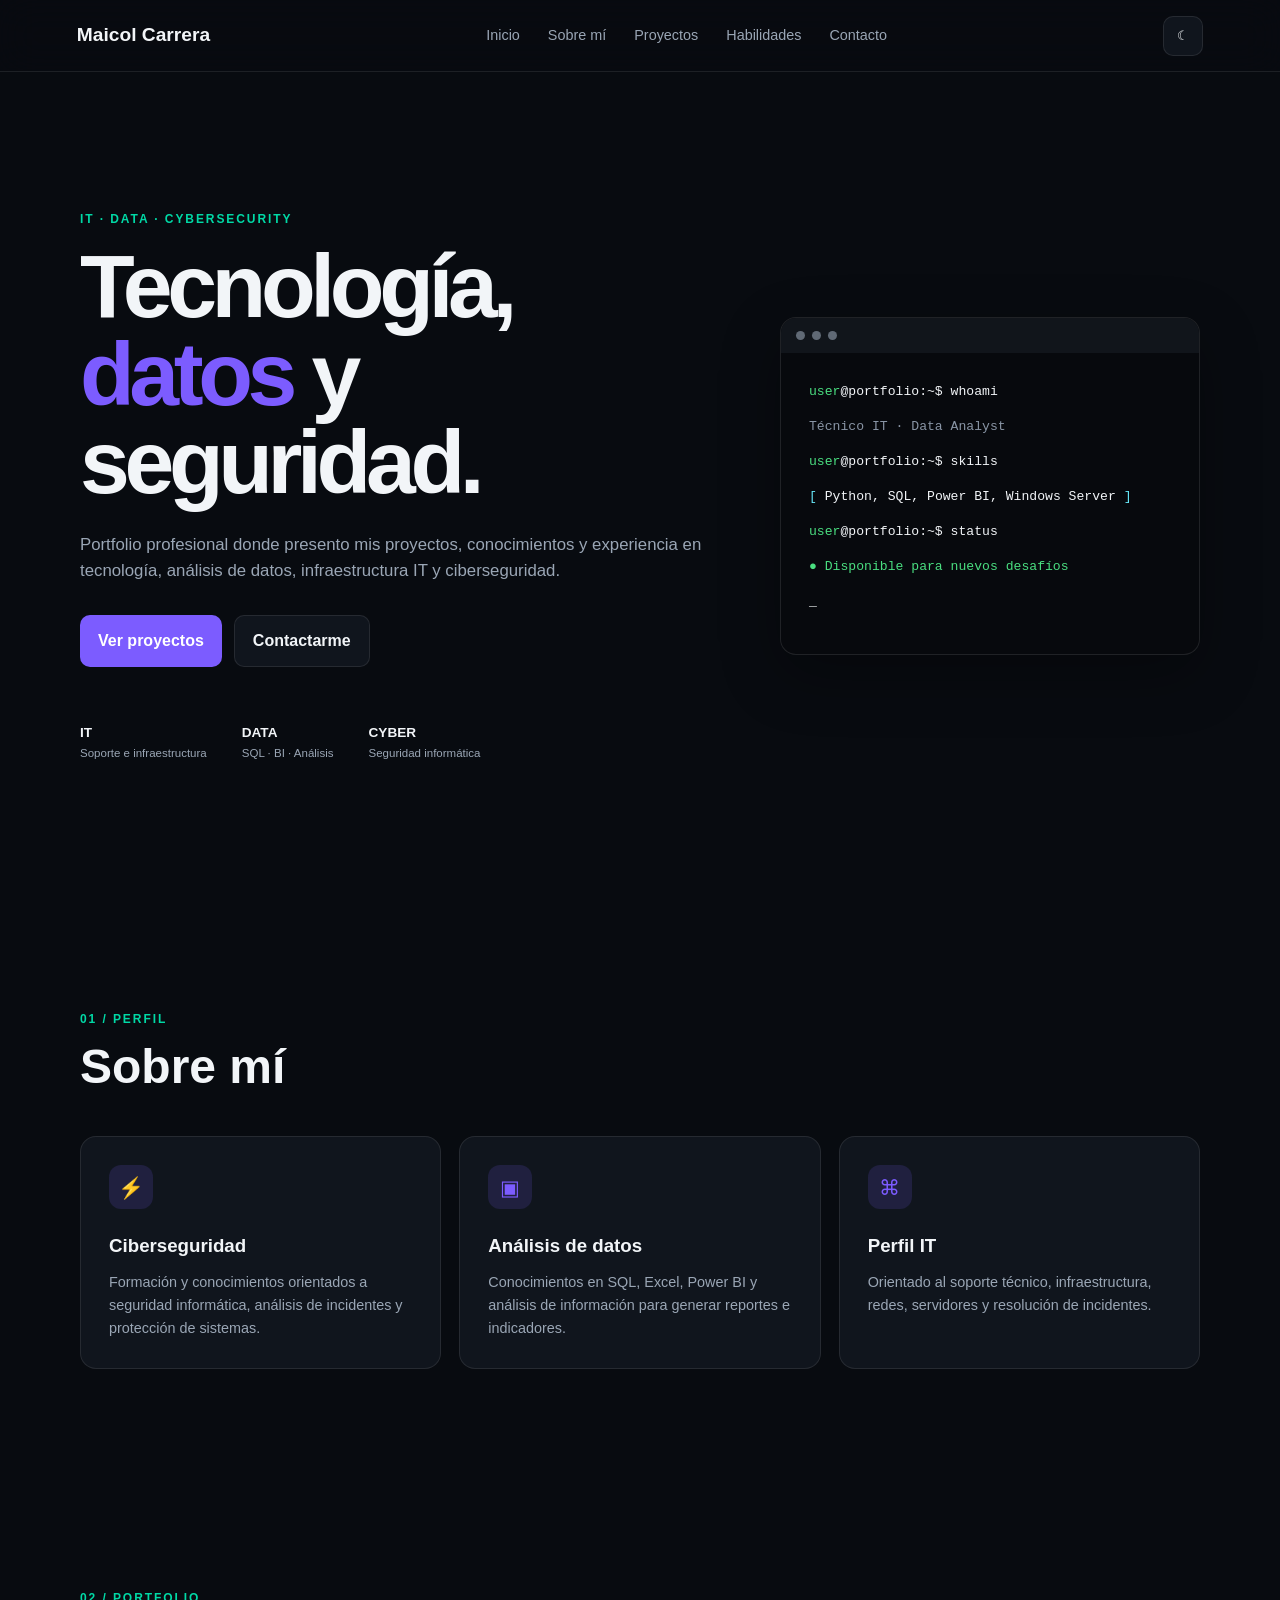
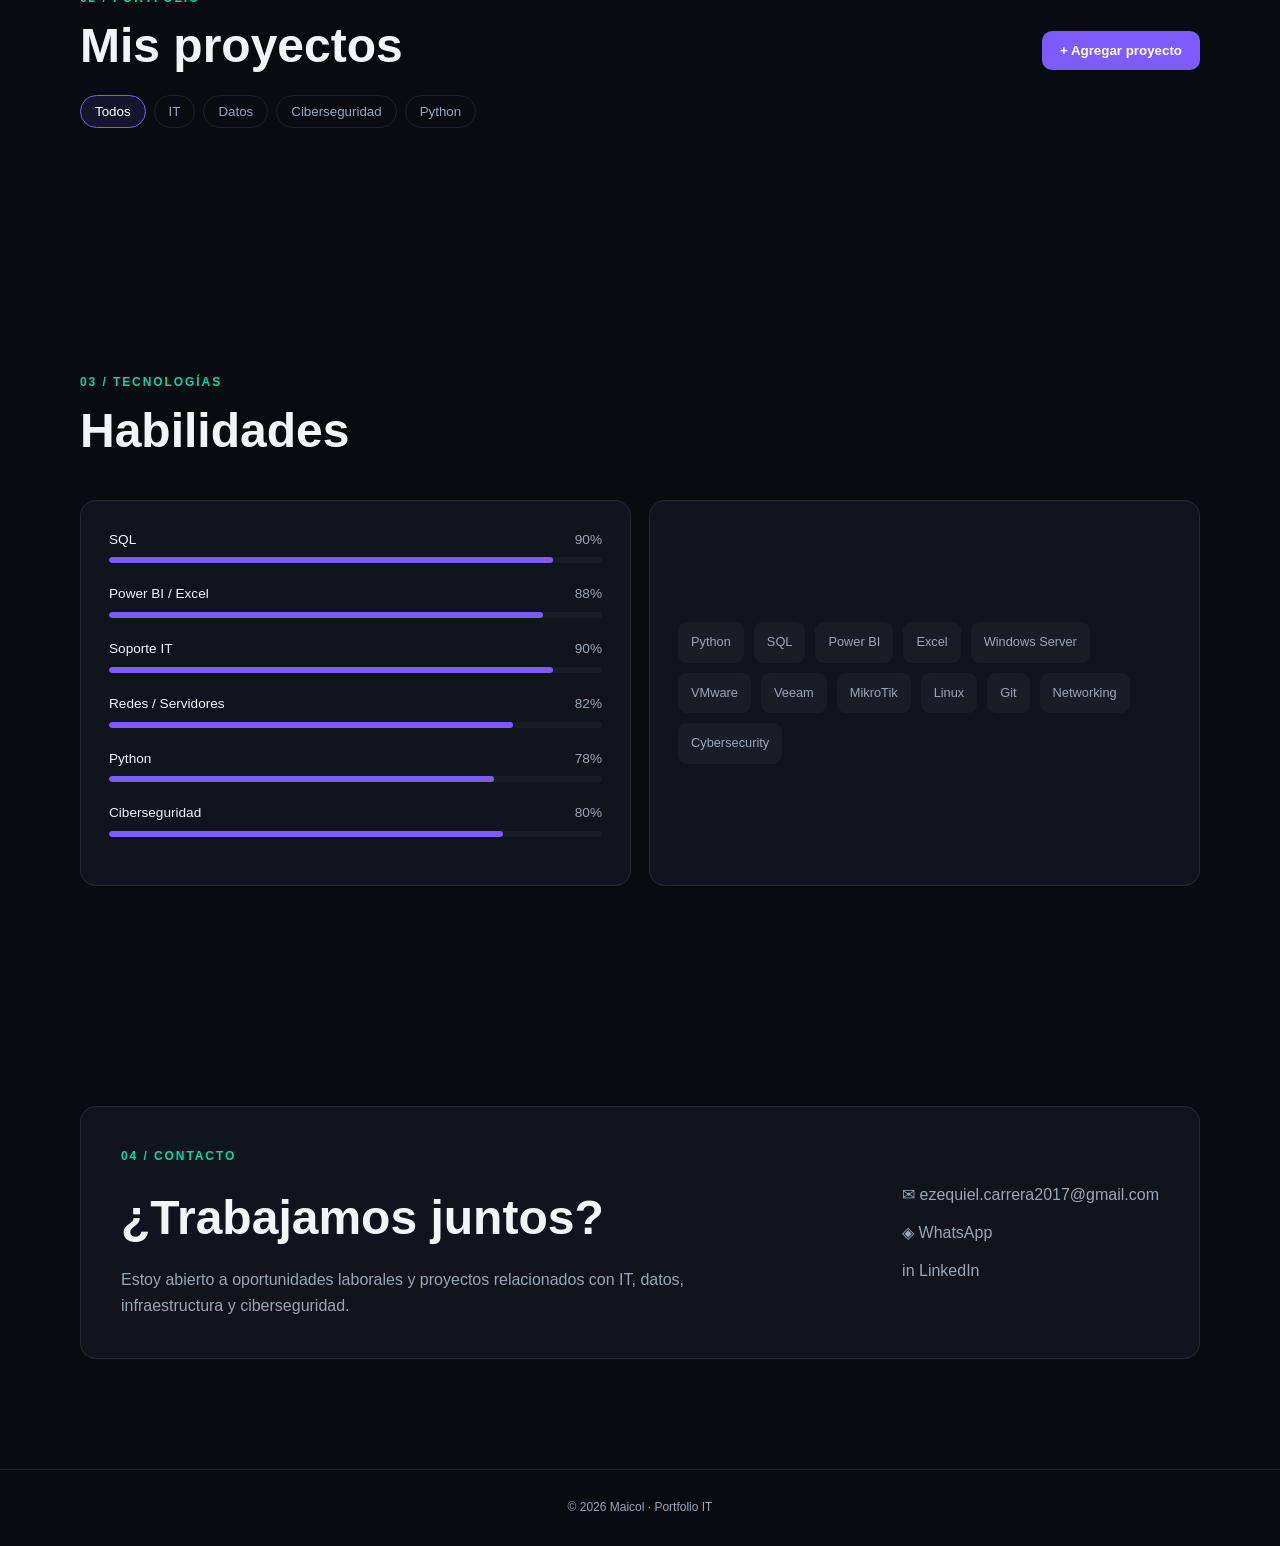
==== commit 1064e5a2: "Rename portfolio_sin_proyectos_final.html to index.html" ====
--- a/index.html
+++ b/index.html
@@ -1,547 +1,2801 @@
-<!DOCTYPE html>
-<html lang="es">
-<head>
-    <meta charset="UTF-8">
-    <meta name="viewport" content="width=device-width, initial-scale=1.0">
-    <meta name="description" content="Portfolio profesional de IT, Datos y Ciberseguridad">
-    <title>Portfolio | IT · Datos · Ciberseguridad</title>
-
-    <link rel="stylesheet" href="index.css">
-</head>
-
-<body>
-
-    <!-- ================= NAVBAR ================= -->
-    <header class="navbar">
-        <div class="logo">
-            <span></span>Maicol Carrera</span>
-        </div>
-
-        <nav id="nav">
-            <a href="#inicio">Inicio</a>
-            <a href="#sobre-mi">Sobre mí</a>
-            <a href="#proyectos">Proyectos</a>
-            <a href="#habilidades">Habilidades</a>
-            <a href="#contacto">Contacto</a>
-        </nav>
-
-        <button id="themeButton" class="theme-button">☾</button>
-        <button id="menuButton" class="menu-button">☰</button>
-    </header>
-
-
-    <!-- ================= INICIO ================= -->
-    <section id="inicio" class="hero">
-
-        <div class="hero-content">
-
-            <p class="eyebrow">
-                IT · DATA · CYBERSECURITY
-            </p>
-
-            <h1>
-                Tecnología,
-                <span>datos</span>
-                y seguridad.
-            </h1>
-
-            <p class="hero-description">
-                Portfolio profesional donde presento mis proyectos,
-                conocimientos y experiencia en tecnología, análisis de datos,
-                infraestructura IT y ciberseguridad.
-            </p>
-
-            <div class="buttons">
-                <a href="#proyectos" class="button primary">
-                    Ver proyectos
-                </a>
-
-                <a href="#contacto" class="button secondary">
-                    Contactarme
-                </a>
-            </div>
-
-            <div class="stats">
-
-                <div>
-                    <strong>IT</strong>
-                    <small>Soporte e infraestructura</small>
-                </div>
-
-                <div>
-                    <strong>DATA</strong>
-                    <small>SQL · BI · Análisis</small>
-                </div>
-
-                <div>
-                    <strong>CYBER</strong>
-                    <small>Seguridad informática</small>
-                </div>
-
-            </div>
-
-        </div>
-
-
-        <!-- TERMINAL -->
-        <div class="terminal">
-
-            <div class="terminal-header">
-                <span></span>
-                <span></span>
-                <span></span>
-            </div>
-
-            <div class="terminal-content">
-
-                <p>
-                    <span class="green">user</span>@portfolio:~$
-                    whoami
-                </p>
-
-                <p class="gray">
-                    Técnico IT · Data Analyst
-                </p>
-
-                <p>
-                    <span class="green">user</span>@portfolio:~$
-                    skills
-                </p>
-
-                <p>
-                    <span class="cyan">[</span>
-                    Python, SQL, Power BI,
-                    Windows Server
-                    <span class="cyan">]</span>
-                </p>
-
-                <p>
-                    <span class="green">user</span>@portfolio:~$
-                    status
-                </p>
-
-                <p class="success">
-                    ● Disponible para nuevos desafíos
-                </p>
-
-                <p class="cursor">_</p>
-
-            </div>
-
-        </div>
-
-    </section>
-
-
-    <!-- ================= SOBRE MI ================= -->
-    <section id="sobre-mi" class="section">
-
-        <div class="section-title">
-            <p class="eyebrow">01 / PERFIL</p>
-            <h2>Sobre mí</h2>
-        </div>
-
-        <div class="cards">
-
-            <article class="card">
-
-                <div class="card-icon">
-                    ⌘
-                </div>
-
-                <h3>Perfil IT</h3>
-
-                <p>
-                    Orientado al soporte técnico, infraestructura,
-                    redes, servidores y resolución de incidentes.
-                </p>
-
-            </article>
-
-
-            <article class="card">
-
-                <div class="card-icon">
-                    ▣
-                </div>
-
-                <h3>Análisis de datos</h3>
-
-                <p>
-                    Conocimientos en SQL, Excel, Power BI y análisis
-                    de información para generar reportes e indicadores.
-                </p>
-
-            </article>
-
-
-            <article class="card">
-
-                <div class="card-icon">
-                    ⚡
-                </div>
-
-                <h3>Ciberseguridad</h3>
-
-                <p>
-                    Formación y conocimientos orientados a seguridad
-                    informática, análisis de incidentes y protección
-                    de sistemas.
-                </p>
-
-            </article>
-
-        </div>
-
-    </section>
-
-
-    <!-- ================= PROYECTOS ================= -->
-    <section id="proyectos" class="section">
-
-        <div class="section-header">
-
-            <div>
-                <p class="eyebrow">02 / PORTFOLIO</p>
-                <h2>Mis proyectos</h2>
-            </div>
-
-            <button id="addProject" class="button primary">
-                + Agregar proyecto
-            </button>
-
-        </div>
-
-
-        <!-- FILTROS -->
-        <div class="filters">
-
-            <button class="filter active" data-filter="Todos">
-                Todos
-            </button>
-
-            <button class="filter" data-filter="IT">
-                IT
-            </button>
-
-            <button class="filter" data-filter="Datos">
-                Datos
-            </button>
-
-            <button class="filter" data-filter="Ciberseguridad">
-                Ciberseguridad
-            </button>
-
-            <button class="filter" data-filter="Python">
-                Python
-            </button>
-
-        </div>
-
-
-        <div id="projectsContainer" class="projects">
-
-        </div>
-
-    </section>
-
-
-    <!-- ================= HABILIDADES ================= -->
-    <section id="habilidades" class="section">
-
-        <div class="section-title">
-
-            <p class="eyebrow">
-                03 / TECNOLOGÍAS
-            </p>
-
-            <h2>
-                Habilidades
-            </h2>
-
-        </div>
-
-
-        <div class="skills-container">
-
-            <div class="skills">
-
-                <div class="skill">
-                    <div>
-                        <span>SQL</span>
-                        <strong>90%</strong>
-                    </div>
-
-                    <div class="progress">
-                        <span style="width:90%"></span>
-                    </div>
-                </div>
-
-
-                <div class="skill">
-                    <div>
-                        <span>Power BI / Excel</span>
-                        <strong>88%</strong>
-                    </div>
-
-                    <div class="progress">
-                        <span style="width:88%"></span>
-                    </div>
-                </div>
-
-
-                <div class="skill">
-                    <div>
-                        <span>Soporte IT</span>
-                        <strong>90%</strong>
-                    </div>
-
-                    <div class="progress">
-                        <span style="width:90%"></span>
-                    </div>
-                </div>
-
-
-                <div class="skill">
-                    <div>
-                        <span>Redes / Servidores</span>
-                        <strong>82%</strong>
-                    </div>
-
-                    <div class="progress">
-                        <span style="width:82%"></span>
-                    </div>
-                </div>
-
-
-                <div class="skill">
-                    <div>
-                        <span>Python</span>
-                        <strong>78%</strong>
-                    </div>
-
-                    <div class="progress">
-                        <span style="width:78%"></span>
-                    </div>
-                </div>
-
-
-                <div class="skill">
-                    <div>
-                        <span>Ciberseguridad</span>
-                        <strong>80%</strong>
-                    </div>
-
-                    <div class="progress">
-                        <span style="width:80%"></span>
-                    </div>
-                </div>
-
-            </div>
-
-
-            <div class="technologies">
-
-                <span>Python</span>
-                <span>SQL</span>
-                <span>Power BI</span>
-                <span>Excel</span>
-                <span>Windows Server</span>
-                <span>VMware</span>
-                <span>Veeam</span>
-                <span>MikroTik</span>
-                <span>Linux</span>
-                <span>Git</span>
-                <span>Networking</span>
-                <span>Cybersecurity</span>
-
-            </div>
-
-        </div>
-
-    </section>
-
-
-    <!-- ================= CONTACTO ================= -->
-    <section id="contacto" class="section">
-
-        <div class="contact">
-
-            <div>
-
-                <p class="eyebrow">
-                    04 / CONTACTO
-                </p>
-
-                <h2>
-                    ¿Trabajamos juntos?
-                </h2>
-
-                <p>
-                    Estoy abierto a oportunidades laborales y proyectos
-                    relacionados con IT, datos, infraestructura y
-                    ciberseguridad.
-                </p>
-
-            </div>
-
-
-            <div class="contact-links">
-
-                <a href="mailto:ezequiel.carrera2017@gmail.com">
-                    ✉ ezequiel.carrera2017@gmail.com
-                </a>
-
-                <a href="https://wa.link/dq8xpm" target="_blank">
-                    ◈ WhatsApp
-                </a>
-
-                <a href="https://www.linkedin.com/in/maicol-carrera-162322361/" target="_blank">
-                    in LinkedIn
-                </a>
-
-            </div>
-
-        </div>
-
-    </section>
-
-
-    <!-- ================= FOOTER ================= -->
-    <footer>
-
-        <p>
-            © <span id="year"></span> Maicol · Portfolio IT
-        </p>
-
-    </footer>
-
-
-    <!-- ================= MODAL ================= -->
-
-    <div id="modal" class="modal hidden">
-
-        <div class="modal-content">
-
-            <button id="closeModal" class="close">
-                ×
-            </button>
-
-            <p class="eyebrow">
-                NUEVO PROYECTO
-            </p>
-
-            <h3>
-                Agregar proyecto
-            </h3>
-
-
-            <form id="projectForm">
-
-                <label>
-                    Nombre del proyecto
-
-                    <input
-                        type="text"
-                        name="title"
-                        placeholder="Ej. Dashboard de ventas"
-                        required
-                    >
-
-                </label>
-
-
-                <label>
-                    Categoría
-
-                    <select name="category">
-
-                        <option value="IT">
-                            IT
-                        </option>
-
-                        <option value="Datos">
-                            Datos
-                        </option>
-
-                        <option value="Ciberseguridad">
-                            Ciberseguridad
-                        </option>
-
-                        <option value="Python">
-                            Python
-                        </option>
-
-                    </select>
-
-                </label>
-
-
-                <label>
-                    Descripción
-
-                    <textarea
-                        name="description"
-                        placeholder="Describe tu proyecto..."
-                        required
-                    ></textarea>
-
-                </label>
-
-
-                <label>
-                    Tecnologías
-
-                    <input
-                        type="text"
-                        name="technologies"
-                        placeholder="Python, SQL, Power BI"
-                        required
-                    >
-
-                </label>
-
-
-                <label>
-                    Link del proyecto
-
-                    <input
-                        type="url"
-                        name="url"
-                        placeholder="https://github.com/..."
-                    >
-
-                </label>
-
-
-                <label>
-                    Imagen del proyecto
-
-                    <input
-                        type="url"
-                        name="image"
-                        placeholder="https://..."
-                    >
-
-                </label>
-
-
-                <button class="button primary" type="submit">
-                    Guardar proyecto
-                </button>
-
-            </form>
-
-            <small>
-                Los proyectos se guardan automáticamente en tu navegador.
-            </small>
-
-        </div>
-
-    </div>
-
-
-    <script src="index.js"></script>
-
-</body>
-</html>+<!DOCTYPE html>
+<html lang="es">
+<head>
+    <meta charset="UTF-8">
+    <meta name="viewport" content="width=device-width, initial-scale=1.0">
+    <meta name="description" content="Portfolio profesional de IT, Datos y Ciberseguridad">
+    <title>Portfolio | IT · Datos · Ciberseguridad</title>
+
+    <style>
+:root {
+
+    --background: #080b10;
+    --surface: #10151d;
+    --surface2: #171e28;
+
+    --text: #f2f5f8;
+    --muted: #9aa6b5;
+
+    --primary: #7c5cff;
+    --secondary: #00d9a6;
+
+    --border: rgba(255,255,255,0.09);
+
+    --shadow:
+        0 20px 60px rgba(0,0,0,0.30);
+
+}
+
+
+* {
+    margin: 0;
+    padding: 0;
+    box-sizing: border-box;
+}
+
+
+html {
+    scroll-behavior: smooth;
+}
+
+
+body {
+
+    font-family:
+        Inter,
+        Arial,
+        sans-serif;
+
+    background: var(--background);
+
+    color: var(--text);
+
+    line-height: 1.6;
+
+    transition:
+        background .3s,
+        color .3s;
+
+}
+
+
+a {
+    text-decoration: none;
+    color: inherit;
+}
+
+
+button,
+input,
+textarea,
+select {
+    font-family: inherit;
+}
+
+
+/* ================= NAVBAR ================= */
+
+.navbar {
+
+    position: sticky;
+
+    top: 0;
+
+    z-index: 100;
+
+    height: 72px;
+
+    display: flex;
+
+    align-items: center;
+
+    justify-content: space-between;
+
+    padding: 0 6%;
+
+    background:
+        rgba(8,11,16,.88);
+
+    backdrop-filter:
+        blur(18px);
+
+    border-bottom:
+        1px solid var(--border);
+
+}
+
+
+.logo {
+
+    font-size: 1.2rem;
+
+    font-weight: 800;
+
+}
+
+
+.logo span {
+
+    color: var(--primary);
+
+}
+
+
+nav {
+
+    display: flex;
+
+    gap: 28px;
+
+}
+
+
+nav a {
+
+    color: var(--muted);
+
+    font-size: .9rem;
+
+    transition: .2s;
+
+}
+
+
+nav a:hover {
+
+    color: var(--text);
+
+}
+
+
+.theme-button,
+.menu-button {
+
+    border: 1px solid var(--border);
+
+    background: var(--surface);
+
+    color: var(--text);
+
+    width: 40px;
+
+    height: 40px;
+
+    border-radius: 10px;
+
+    cursor: pointer;
+
+}
+
+
+.menu-button {
+
+    display: none;
+
+}
+
+
+/* ================= HERO ================= */
+
+.hero {
+
+    min-height:
+        calc(100vh - 72px);
+
+    width: min(1120px, 88%);
+
+    margin: auto;
+
+    display: grid;
+
+    grid-template-columns:
+        1.2fr .8fr;
+
+    gap: 70px;
+
+    align-items: center;
+
+}
+
+
+.eyebrow {
+
+    color: var(--secondary);
+
+    font-size: .75rem;
+
+    font-weight: 800;
+
+    letter-spacing: .16em;
+
+    margin-bottom: 14px;
+
+}
+
+
+.hero h1 {
+
+    font-size:
+        clamp(3rem, 7vw, 5.8rem);
+
+    line-height: .98;
+
+    letter-spacing: -.06em;
+
+}
+
+
+.hero h1 span {
+
+    color: var(--primary);
+
+}
+
+
+.hero-description {
+
+    color: var(--muted);
+
+    max-width: 650px;
+
+    margin:
+        25px 0 30px;
+
+    font-size: 1.05rem;
+
+}
+
+
+.buttons {
+
+    display: flex;
+
+    gap: 12px;
+
+    flex-wrap: wrap;
+
+}
+
+
+.button {
+
+    border: none;
+
+    padding:
+        12px 18px;
+
+    border-radius: 10px;
+
+    cursor: pointer;
+
+    font-weight: 750;
+
+    display: inline-flex;
+
+    justify-content: center;
+
+    align-items: center;
+
+    transition: .2s;
+
+}
+
+
+.button:hover {
+
+    transform:
+        translateY(-2px);
+
+}
+
+
+.primary {
+
+    background: var(--primary);
+
+    color: white;
+
+}
+
+
+.secondary {
+
+    background: var(--surface);
+
+    border:
+        1px solid var(--border);
+
+}
+
+
+.stats {
+
+    display: flex;
+
+    gap: 35px;
+
+    margin-top: 55px;
+
+}
+
+
+.stats div {
+
+    display: flex;
+
+    flex-direction: column;
+
+}
+
+
+.stats strong {
+
+    font-size: .85rem;
+
+}
+
+
+.stats small {
+
+    color: var(--muted);
+
+    font-size: .72rem;
+
+}
+
+
+/* ================= TERMINAL ================= */
+
+.terminal {
+
+    background: #07090d;
+
+    border:
+        1px solid rgba(255,255,255,.1);
+
+    border-radius: 16px;
+
+    box-shadow:
+        var(--shadow);
+
+    overflow: hidden;
+
+    transform:
+        rotate(0deg);
+
+}
+
+
+.terminal-header {
+
+    padding: 13px 15px;
+
+    background: #11151b;
+
+    display: flex;
+
+    gap: 7px;
+
+}
+
+
+.terminal-header span {
+
+    width: 9px;
+
+    height: 9px;
+
+    border-radius: 50%;
+
+    background: #606975;
+
+}
+
+
+.terminal-content {
+
+    padding: 28px;
+
+    min-height: 300px;
+
+    font-family:
+        Consolas,
+        monospace;
+
+    font-size: .82rem;
+
+}
+
+
+.terminal-content p {
+
+    margin-bottom: 14px;
+
+}
+
+
+.green {
+
+    color: #4ade80;
+
+}
+
+
+.cyan {
+
+    color: #67e8f9;
+
+}
+
+
+.gray {
+
+    color: #8995a5;
+
+}
+
+
+.success {
+
+    color: #4ade80;
+
+}
+
+
+.cursor {
+
+    animation:
+        blink 1s infinite;
+
+}
+
+
+@keyframes blink {
+
+    50% {
+        opacity: 0;
+    }
+
+}
+
+
+/* ================= SECTIONS ================= */
+
+.section {
+
+    width: min(1120px, 88%);
+
+    margin: auto;
+
+    padding:
+        110px 0;
+
+}
+
+
+.section-title {
+
+    margin-bottom: 45px;
+
+}
+
+
+.section-title h2,
+.section-header h2 {
+
+    font-size:
+        clamp(2rem,4vw,3rem);
+
+    line-height: 1;
+
+}
+
+
+/* ================= CARDS ================= */
+
+.cards {
+
+    display: grid;
+
+    grid-template-columns:
+        repeat(3,1fr);
+
+    gap: 18px;
+
+}
+
+
+.card {
+
+    background: var(--surface);
+
+    border:
+        1px solid var(--border);
+
+    border-radius: 16px;
+
+    padding: 28px;
+
+    transition: .25s;
+
+}
+
+
+.card:hover {
+
+    transform:
+        translateY(-5px);
+
+    border-color:
+        var(--primary);
+
+}
+
+
+.card-icon {
+
+    width: 44px;
+
+    height: 44px;
+
+    display: grid;
+
+    place-items: center;
+
+    border-radius: 12px;
+
+    background:
+        rgba(124,92,255,.15);
+
+    color: var(--primary);
+
+    margin-bottom: 22px;
+
+    font-size: 1.3rem;
+
+}
+
+
+.card h3 {
+
+    margin-bottom: 10px;
+
+}
+
+
+.card p {
+
+    color: var(--muted);
+
+    font-size: .9rem;
+
+}
+
+
+/* ================= PROJECTS ================= */
+
+.section-header {
+
+    display: flex;
+
+    justify-content: space-between;
+
+    align-items: end;
+
+    gap: 20px;
+
+    margin-bottom: 25px;
+
+}
+
+
+.filters {
+
+    display: flex;
+
+    gap: 8px;
+
+    flex-wrap: wrap;
+
+    margin-bottom: 25px;
+
+}
+
+
+.filter {
+
+    background: transparent;
+
+    color: var(--muted);
+
+    border:
+        1px solid var(--border);
+
+    padding:
+        8px 14px;
+
+    border-radius: 50px;
+
+    cursor: pointer;
+
+}
+
+
+.filter.active,
+.filter:hover {
+
+    color: white;
+
+    border-color:
+        var(--primary);
+
+    background:
+        rgba(124,92,255,.12);
+
+}
+
+
+.projects {
+
+    display: grid;
+
+    grid-template-columns:
+        repeat(3,1fr);
+
+    gap: 18px;
+
+}
+
+
+
+
+
+.project {
+
+    overflow: hidden;
+
+    background: var(--surface);
+
+    border:
+        1px solid var(--border);
+
+    border-radius: 16px;
+
+    transition: .25s;
+
+}
+
+
+.project:hover {
+
+    transform:
+        translateY(-5px);
+
+    box-shadow:
+        var(--shadow);
+
+}
+
+
+
+/* Eliminación discreta de proyectos:
+   Mantén el mouse sobre un proyecto y presiona Shift + Alt + Delete. */
+.project {
+    position: relative;
+}
+.project-delete-hotspot {
+    position: absolute;
+    width: 1px;
+    height: 1px;
+    opacity: 0;
+    pointer-events: none;
+}
+
+.project-image {
+
+    height: 150px;
+
+    display: grid;
+
+    place-items: center;
+
+    background:
+        linear-gradient(
+            135deg,
+            var(--primary),
+            #111827
+        );
+
+    font-size: 2.5rem;
+
+    overflow: hidden;
+
+}
+
+
+.project-image img {
+
+    width: 100%;
+
+    height: 100%;
+
+    object-fit: cover;
+
+}
+
+
+.project-content {
+
+    padding: 22px;
+
+}
+
+
+.project-category {
+
+    color: var(--secondary);
+
+    font-size: .68rem;
+
+    font-weight: 800;
+
+    text-transform: uppercase;
+
+    letter-spacing: .12em;
+
+}
+
+
+.project h3 {
+
+    margin:
+        7px 0;
+
+}
+
+
+.project p {
+
+    color: var(--muted);
+
+    font-size: .85rem;
+
+}
+
+
+.tags {
+
+    display: flex;
+
+    gap: 6px;
+
+    flex-wrap: wrap;
+
+    margin:
+        16px 0;
+
+}
+
+
+.tags span {
+
+    font-size: .65rem;
+
+    color: var(--muted);
+
+    border:
+        1px solid var(--border);
+
+    padding:
+        4px 7px;
+
+    border-radius: 6px;
+
+}
+
+
+.project-link {
+
+    font-size: .8rem;
+
+    font-weight: 700;
+
+}
+
+
+/* ================= SKILLS ================= */
+
+.skills-container {
+
+    display: grid;
+
+    grid-template-columns:
+        1fr 1fr;
+
+    gap: 18px;
+
+}
+
+
+.skills,
+.technologies {
+
+    background: var(--surface);
+
+    border:
+        1px solid var(--border);
+
+    border-radius: 16px;
+
+    padding: 28px;
+
+}
+
+
+.skill {
+
+    margin-bottom: 20px;
+
+}
+
+
+.skill > div:first-child {
+
+    display: flex;
+
+    justify-content: space-between;
+
+    font-size: .85rem;
+
+    margin-bottom: 7px;
+
+}
+
+
+.skill strong {
+
+    color: var(--muted);
+
+    font-weight: 500;
+
+}
+
+
+.progress {
+
+    height: 6px;
+
+    background: var(--surface2);
+
+    border-radius: 20px;
+
+    overflow: hidden;
+
+}
+
+
+.progress span {
+
+    display: block;
+
+    height: 100%;
+
+    background: var(--primary);
+
+    border-radius: 20px;
+
+}
+
+
+.technologies {
+
+    display: flex;
+
+    flex-wrap: wrap;
+
+    align-content: center;
+
+    gap: 10px;
+
+}
+
+
+.technologies span {
+
+    padding:
+        10px 13px;
+
+    background:
+        var(--surface2);
+
+    border-radius: 9px;
+
+    color: var(--muted);
+
+    font-size: .8rem;
+
+}
+
+
+/* ================= CONTACT ================= */
+
+.contact {
+
+    background: var(--surface);
+
+    border:
+        1px solid var(--border);
+
+    border-radius: 16px;
+
+    padding: 40px;
+
+    display: grid;
+
+    grid-template-columns:
+        1fr auto;
+
+    gap: 40px;
+
+    align-items: center;
+
+}
+
+
+.contact h2 {
+
+    font-size:
+        clamp(2rem,4vw,3rem);
+
+}
+
+
+.contact p:not(.eyebrow) {
+
+    color: var(--muted);
+
+    max-width: 600px;
+
+    margin-top: 10px;
+
+}
+
+
+.contact-links {
+
+    display: flex;
+
+    flex-direction: column;
+
+    gap: 12px;
+
+    color: var(--muted);
+
+}
+
+
+.contact-links a:hover {
+
+    color: var(--primary);
+
+}
+
+
+/* ================= FOOTER ================= */
+
+footer {
+
+    border-top:
+        1px solid var(--border);
+
+    padding: 28px;
+
+    text-align: center;
+
+    color: var(--muted);
+
+    font-size: .75rem;
+
+}
+
+
+/* ================= VISOR DE PROYECTO ================= */
+
+.project-image {
+    cursor: pointer;
+}
+
+.image-modal {
+    position: fixed;
+    inset: 0;
+    z-index: 300;
+    background: rgba(0,0,0,.88);
+    backdrop-filter: blur(8px);
+    display: grid;
+    place-items: center;
+    padding: 25px;
+}
+
+.image-modal.hidden {
+    display: none;
+}
+
+.image-modal-content {
+    width: min(1000px, 95vw);
+    max-height: 92vh;
+    overflow: auto;
+    background: var(--surface);
+    border: 1px solid var(--border);
+    border-radius: 18px;
+    padding: 20px;
+    position: relative;
+    box-shadow: var(--shadow);
+}
+
+.image-modal-content img {
+    display: block;
+    width: auto;
+    max-width: 100%;
+    max-height: 65vh;
+    object-fit: contain;
+    border-radius: 12px;
+    background: #05070a;
+    cursor: zoom-in;
+    transition: transform .2s ease;
+    transform-origin: center center;
+}
+
+.image-modal-content img.zoomed {
+    max-width: none;
+    max-height: none;
+    width: auto;
+    height: auto;
+    cursor: zoom-out;
+    transform: scale(1.8);
+}
+
+.image-modal-info {
+    padding: 20px 5px 5px;
+}
+
+.image-modal-info .project-category {
+    display: block;
+    margin-bottom: 5px;
+}
+
+.image-modal-info h3 {
+    margin: 5px 0 10px;
+    font-size: 1.5rem;
+}
+
+.image-modal-info p {
+    color: var(--muted);
+    line-height: 1.7;
+}
+
+.image-modal-close {
+    position: absolute;
+    top: 12px;
+    right: 12px;
+    z-index: 2;
+    width: 40px;
+    height: 40px;
+    border: 1px solid var(--border);
+    border-radius: 50%;
+    background: rgba(0,0,0,.65);
+    color: white;
+    font-size: 1.5rem;
+    cursor: pointer;
+}
+
+.image-modal-close:hover {
+    background: var(--primary);
+}
+
+
+/* ================= MODAL ================= */
+
+.modal {
+
+    position: fixed;
+
+    inset: 0;
+
+    z-index: 200;
+
+    background:
+        rgba(0,0,0,.75);
+
+    backdrop-filter:
+        blur(6px);
+
+    display: grid;
+
+    place-items: center;
+
+    padding: 20px;
+
+}
+
+
+.hidden {
+
+    display: none;
+
+}
+
+
+.modal-content {
+
+    width:
+        min(560px,100%);
+
+    max-height: 90vh;
+
+    overflow: auto;
+
+    background: var(--surface);
+
+    border:
+        1px solid var(--border);
+
+    border-radius: 18px;
+
+    padding: 30px;
+
+    position: relative;
+
+}
+
+
+.close {
+
+    position: absolute;
+
+    right: 15px;
+
+    top: 10px;
+
+    border: none;
+
+    background: transparent;
+
+    color: var(--muted);
+
+    font-size: 1.8rem;
+
+    cursor: pointer;
+
+}
+
+
+.modal-content h3 {
+
+    margin-bottom: 20px;
+
+}
+
+
+form {
+
+    display: grid;
+
+    gap: 14px;
+
+}
+
+
+label {
+
+    color: var(--muted);
+
+    font-size: .78rem;
+
+    font-weight: 700;
+
+}
+
+
+input,
+textarea,
+select {
+
+    width: 100%;
+
+    margin-top: 6px;
+
+    padding:
+        11px 12px;
+
+    border:
+        1px solid var(--border);
+
+    border-radius: 9px;
+
+    background: var(--surface2);
+
+    color: var(--text);
+
+    outline: none;
+
+}
+
+
+textarea {
+
+    min-height: 90px;
+
+    resize: vertical;
+
+}
+
+
+input:focus,
+textarea:focus,
+select:focus {
+
+    border-color:
+        var(--primary);
+
+}
+
+
+.modal-content small {
+
+    display: block;
+
+    color: var(--muted);
+
+    margin-top: 14px;
+
+}
+
+
+/* ================= RESPONSIVE ================= */
+
+@media(max-width:900px) {
+
+    .hero {
+
+        grid-template-columns: 1fr;
+
+        padding-top: 70px;
+
+    }
+
+    .terminal {
+
+        max-width: 650px;
+
+    }
+
+    .cards,
+    .projects {
+
+        grid-template-columns:
+            repeat(2,1fr);
+
+    }
+
+    .skills-container {
+
+        grid-template-columns: 1fr;
+
+    }
+
+    .contact {
+
+        grid-template-columns: 1fr;
+
+    }
+
+}
+
+
+@media(max-width:680px) {
+
+    .navbar {
+
+        padding: 0 5%;
+
+    }
+
+    nav {
+
+        position: absolute;
+
+        top: 72px;
+
+        left: 0;
+
+        right: 0;
+
+        display: none;
+
+        flex-direction: column;
+
+        background: var(--surface);
+
+        padding: 20px 6%;
+
+        border-bottom:
+            1px solid var(--border);
+
+    }
+
+    nav.open {
+
+        display: flex;
+
+    }
+
+    .menu-button {
+
+        display: block;
+
+    }
+
+    .theme-button {
+
+        margin-left: auto;
+
+        margin-right: 8px;
+
+    }
+
+    .section {
+
+        width: 90%;
+
+        padding: 80px 0;
+
+    }
+
+    .hero h1 {
+
+        font-size:
+            clamp(2.8rem,15vw,4.5rem);
+
+    }
+
+    .cards,
+    .projects {
+
+        grid-template-columns: 1fr;
+
+    }
+
+    .section-header {
+
+        flex-direction: column;
+
+        align-items: flex-start;
+
+    }
+
+    .stats {
+
+        gap: 18px;
+
+        flex-wrap: wrap;
+
+    }
+
+}
+</style>
+</head>
+
+<body>
+
+    <!-- ================= NAVBAR ================= -->
+    <header class="navbar">
+        <div class="logo">
+            <span></span>Maicol Carrera</span>
+        </div>
+
+        <nav id="nav">
+            <a href="#inicio">Inicio</a>
+            <a href="#sobre-mi">Sobre mí</a>
+            <a href="#proyectos">Proyectos</a>
+            <a href="#habilidades">Habilidades</a>
+            <a href="#contacto">Contacto</a>
+        </nav>
+
+        <button id="themeButton" class="theme-button">☾</button>
+        <button id="menuButton" class="menu-button">☰</button>
+    </header>
+
+
+    <!-- ================= INICIO ================= -->
+    <section id="inicio" class="hero">
+
+        <div class="hero-content">
+
+            <p class="eyebrow">
+                IT · DATA · CYBERSECURITY
+            </p>
+
+            <h1>
+                Tecnología,
+                <span>datos</span>
+                y seguridad.
+            </h1>
+
+            <p class="hero-description">
+                Portfolio profesional donde presento mis proyectos,
+                conocimientos y experiencia en tecnología, análisis de datos,
+                infraestructura IT y ciberseguridad.
+            </p>
+
+            <div class="buttons">
+                <a href="#proyectos" class="button primary">
+                    Ver proyectos
+                </a>
+
+                <a href="#contacto" class="button secondary">
+                    Contactarme
+                </a>
+            </div>
+
+            <div class="stats">
+
+                <div>
+                    <strong>IT</strong>
+                    <small>Soporte e infraestructura</small>
+                </div>
+
+                <div>
+                    <strong>DATA</strong>
+                    <small>SQL · BI · Análisis</small>
+                </div>
+
+                <div>
+                    <strong>CYBER</strong>
+                    <small>Seguridad informática</small>
+                </div>
+
+            </div>
+
+        </div>
+
+
+        <!-- TERMINAL -->
+        <div class="terminal">
+
+            <div class="terminal-header">
+                <span></span>
+                <span></span>
+                <span></span>
+            </div>
+
+            <div class="terminal-content">
+
+                <p>
+                    <span class="green">user</span>@portfolio:~$
+                    whoami
+                </p>
+
+                <p class="gray">
+                    Técnico IT · Data Analyst
+                </p>
+
+                <p>
+                    <span class="green">user</span>@portfolio:~$
+                    skills
+                </p>
+
+                <p>
+                    <span class="cyan">[</span>
+                    Python, SQL, Power BI,
+                    Windows Server
+                    <span class="cyan">]</span>
+                </p>
+
+                <p>
+                    <span class="green">user</span>@portfolio:~$
+                    status
+                </p>
+
+                <p class="success">
+                    ● Disponible para nuevos desafíos
+                </p>
+
+                <p class="cursor">_</p>
+
+            </div>
+
+        </div>
+
+    </section>
+
+
+    <!-- ================= SOBRE MI ================= -->
+    <section id="sobre-mi" class="section">
+
+        <div class="section-title">
+            <p class="eyebrow">01 / PERFIL</p>
+            <h2>Sobre mí</h2>
+        </div>
+
+        <div class="cards">
+            <article class="card">
+
+                <div class="card-icon">
+                    ⚡
+                </div>
+
+                <h3>Ciberseguridad</h3>
+
+                <p>
+                    Formación y conocimientos orientados a seguridad
+                    informática, análisis de incidentes y protección
+                    de sistemas.
+                </p>
+
+            </article>
+
+            <article class="card">
+
+                <div class="card-icon">
+                    ▣
+                </div>
+
+                <h3>Análisis de datos</h3>
+
+                <p>
+                    Conocimientos en SQL, Excel, Power BI y análisis
+                    de información para generar reportes e indicadores.
+                </p>
+
+            </article>
+
+            <article class="card">
+
+                <div class="card-icon">
+                    ⌘
+                </div>
+
+                <h3>Perfil IT</h3>
+
+                <p>
+                    Orientado al soporte técnico, infraestructura,
+                    redes, servidores y resolución de incidentes.
+                </p>
+
+            </article>
+
+        </div>
+
+    </section>
+
+
+    <!-- ================= PROYECTOS ================= -->
+    <section id="proyectos" class="section">
+
+        <div class="section-header">
+
+            <div>
+                <p class="eyebrow">02 / PORTFOLIO</p>
+                <h2>Mis proyectos</h2>
+            </div>
+
+            <button id="addProject" class="button primary">
+                + Agregar proyecto
+            </button>
+
+        </div>
+
+
+        <!-- FILTROS -->
+        <div class="filters">
+
+            <button class="filter active" data-filter="Todos">
+                Todos
+            </button>
+
+            <button class="filter" data-filter="IT">
+                IT
+            </button>
+
+            <button class="filter" data-filter="Datos">
+                Datos
+            </button>
+
+            <button class="filter" data-filter="Ciberseguridad">
+                Ciberseguridad
+            </button>
+
+            <button class="filter" data-filter="Python">
+                Python
+            </button>
+
+        </div>
+
+
+        <div id="projectsContainer" class="projects">
+
+        </div>
+
+    </section>
+
+
+    <!-- ================= HABILIDADES ================= -->
+    <section id="habilidades" class="section">
+
+        <div class="section-title">
+
+            <p class="eyebrow">
+                03 / TECNOLOGÍAS
+            </p>
+
+            <h2>
+                Habilidades
+            </h2>
+
+        </div>
+
+
+        <div class="skills-container">
+
+            <div class="skills">
+
+                <div class="skill">
+                    <div>
+                        <span>SQL</span>
+                        <strong>90%</strong>
+                    </div>
+
+                    <div class="progress">
+                        <span style="width:90%"></span>
+                    </div>
+                </div>
+
+
+                <div class="skill">
+                    <div>
+                        <span>Power BI / Excel</span>
+                        <strong>88%</strong>
+                    </div>
+
+                    <div class="progress">
+                        <span style="width:88%"></span>
+                    </div>
+                </div>
+
+
+                <div class="skill">
+                    <div>
+                        <span>Soporte IT</span>
+                        <strong>90%</strong>
+                    </div>
+
+                    <div class="progress">
+                        <span style="width:90%"></span>
+                    </div>
+                </div>
+
+
+                <div class="skill">
+                    <div>
+                        <span>Redes / Servidores</span>
+                        <strong>82%</strong>
+                    </div>
+
+                    <div class="progress">
+                        <span style="width:82%"></span>
+                    </div>
+                </div>
+
+
+                <div class="skill">
+                    <div>
+                        <span>Python</span>
+                        <strong>78%</strong>
+                    </div>
+
+                    <div class="progress">
+                        <span style="width:78%"></span>
+                    </div>
+                </div>
+
+
+                <div class="skill">
+                    <div>
+                        <span>Ciberseguridad</span>
+                        <strong>80%</strong>
+                    </div>
+
+                    <div class="progress">
+                        <span style="width:80%"></span>
+                    </div>
+                </div>
+
+            </div>
+
+
+            <div class="technologies">
+
+                <span>Python</span>
+                <span>SQL</span>
+                <span>Power BI</span>
+                <span>Excel</span>
+                <span>Windows Server</span>
+                <span>VMware</span>
+                <span>Veeam</span>
+                <span>MikroTik</span>
+                <span>Linux</span>
+                <span>Git</span>
+                <span>Networking</span>
+                <span>Cybersecurity</span>
+
+            </div>
+
+        </div>
+
+    </section>
+
+
+    <!-- ================= CONTACTO ================= -->
+    <section id="contacto" class="section">
+
+        <div class="contact">
+
+            <div>
+
+                <p class="eyebrow">
+                    04 / CONTACTO
+                </p>
+
+                <h2>
+                    ¿Trabajamos juntos?
+                </h2>
+
+                <p>
+                    Estoy abierto a oportunidades laborales y proyectos
+                    relacionados con IT, datos, infraestructura y
+                    ciberseguridad.
+                </p>
+
+            </div>
+
+
+            <div class="contact-links">
+
+                <a href="mailto:ezequiel.carrera2017@gmail.com">
+                    ✉ ezequiel.carrera2017@gmail.com
+                </a>
+
+                <a href="https://wa.link/dq8xpm" target="_blank">
+                    ◈ WhatsApp
+                </a>
+
+                <a href="https://www.linkedin.com/in/maicol-carrera-162322361/" target="_blank">
+                    in LinkedIn
+                </a>
+
+            </div>
+
+        </div>
+
+    </section>
+
+
+    <!-- ================= FOOTER ================= -->
+    <footer>
+
+        <p>
+            © <span id="year"></span> Maicol · Portfolio IT
+        </p>
+
+    </footer>
+
+
+    <!-- ================= VISOR DE PROYECTO ================= -->
+
+    <div id="imageModal" class="image-modal hidden">
+
+        <div class="image-modal-content">
+
+            <button
+                id="closeImageModal"
+                class="image-modal-close"
+                aria-label="Cerrar"
+            >
+                ×
+            </button>
+
+            <img
+                id="fullProjectImage"
+                src=""
+                alt=""
+                title="Haz clic para ampliar / reducir"
+            >
+
+            <div class="image-modal-info">
+
+                <span
+                    id="fullProjectCategory"
+                    class="project-category"
+                ></span>
+
+                <h3 id="fullProjectTitle"></h3>
+
+                <p id="fullProjectDescription"></p>
+
+            </div>
+
+        </div>
+
+    </div>
+
+
+    <!-- ================= MODAL ================= -->
+
+    <div id="modal" class="modal hidden">
+
+        <div class="modal-content">
+
+            <button id="closeModal" class="close">
+                ×
+            </button>
+
+            <p class="eyebrow">
+                NUEVO PROYECTO
+            </p>
+
+            <h3>
+                Agregar proyecto
+            </h3>
+
+
+            <form id="projectForm">
+
+                <label>
+                    Nombre del proyecto
+
+                    <input
+                        type="text"
+                        name="title"
+                        placeholder="Ej. Dashboard de ventas"
+                        required
+                    >
+
+                </label>
+
+
+                <label>
+                    Categoría
+
+                    <select name="category">
+
+                        <option value="IT">
+                            IT
+                        </option>
+
+                        <option value="Datos">
+                            Datos
+                        </option>
+
+                        <option value="Ciberseguridad">
+                            Ciberseguridad
+                        </option>
+
+                        <option value="Python">
+                            Python
+                        </option>
+
+                    </select>
+
+                </label>
+
+
+                <label>
+                    Descripción
+
+                    <textarea
+                        name="description"
+                        placeholder="Describe tu proyecto..."
+                        required
+                    ></textarea>
+
+                </label>
+
+
+                <label>
+                    Tecnologías
+
+                    <input
+                        type="text"
+                        name="technologies"
+                        placeholder="Python, SQL, Power BI"
+                        required
+                    >
+
+                </label>
+
+
+                <label>
+                    Link del proyecto
+
+                    <input
+                        type="url"
+                        name="url"
+                        placeholder="https://github.com/..."
+                    >
+
+                </label>
+
+
+                <label>
+                    Imagen del proyecto
+
+                    <input
+                        type="file"
+                        name="image"
+                        accept="image/*"
+                    >
+
+                    <small>
+                        Selecciona una imagen diferente para este proyecto.
+                    </small>
+
+                </label>
+
+
+                <button class="button primary" type="submit">
+                    Guardar proyecto
+                </button>
+
+            </form>
+
+            <small>
+                Los proyectos se guardan automáticamente en tu navegador.
+            </small>
+
+        </div>
+
+    </div>
+
+
+    <script>
+/* =========================================
+   PROYECTOS
+========================================= */
+
+const defaultProjects = [];
+
+
+let projects = defaultProjects;
+
+// Esta versión comienza limpia y no recupera proyectos antiguos del navegador.
+localStorage.removeItem("portfolioProjects");
+
+
+let currentFilter = "Todos";
+
+
+/* =========================================
+   ELEMENTOS
+========================================= */
+
+const projectsContainer =
+    document.getElementById(
+        "projectsContainer"
+    );
+
+const modal =
+    document.getElementById("modal");
+
+const addProject =
+    document.getElementById("addProject");
+
+const closeModal =
+    document.getElementById("closeModal");
+
+const projectForm =
+    document.getElementById("projectForm");
+
+
+/* =========================================
+   GUARDAR PROYECTOS
+========================================= */
+
+function saveProjects() {
+
+    localStorage.setItem(
+        "portfolioProjects",
+        JSON.stringify(projects)
+    );
+
+}
+
+
+/* =========================================
+   MOSTRAR PROYECTOS
+========================================= */
+
+function renderProjects() {
+
+    projectsContainer.innerHTML = "";
+
+
+    const filteredProjects =
+        currentFilter === "Todos"
+
+            ? projects
+
+            : projects.filter(
+                project =>
+                    project.category === currentFilter
+            );
+
+
+    filteredProjects.forEach(project => {
+
+        const article =
+            document.createElement("article");
+
+
+        article.className =
+            "project";
+        article.tabIndex = 0;
+        article.dataset.projectId = String(project.id);
+
+
+        let image = "";
+
+
+        if (project.image) {
+
+            image =
+                `<img
+                    src="${escapeHTML(project.image)}"
+                    alt="${escapeHTML(project.title)}"
+                >`;
+
+        } else {
+
+            image = "⌘";
+
+        }
+
+
+        const tags =
+            project.technologies
+                .map(
+                    tech =>
+                        `<span>${escapeHTML(tech)}</span>`
+                )
+                .join("");
+
+
+        let link = "";
+
+
+        if (
+            project.url &&
+            project.url !== "#"
+        ) {
+
+            link =
+                `<a
+                    class="project-link"
+                    href="${escapeHTML(project.url)}"
+                    target="_blank"
+                    rel="noopener"
+                >
+                    Ver proyecto ↗
+                </a>`;
+
+        } else {
+
+            link =
+                `<span class="project-link">
+                    Proyecto personal
+                </span>`;
+
+        }
+
+
+        article.innerHTML = `
+
+            <div
+                class="project-image"
+                data-project-id="${project.id}"
+                title="${project.image ? "Ver imagen completa" : "Este proyecto no tiene imagen"}"
+            >
+
+                ${image}
+
+            </div>
+
+
+            <div class="project-content">
+
+                <span class="project-category">
+                    ${escapeHTML(project.category)}
+                </span>
+
+                <h3>
+                    ${escapeHTML(project.title)}
+                </h3>
+
+                <p>
+                    ${escapeHTML(project.description)}
+                </p>
+
+
+                <div class="tags">
+
+                    ${tags}
+
+                </div>
+
+
+                ${link}
+
+            </div>
+
+        `;
+
+
+        projectsContainer.appendChild(
+            article
+        );
+
+    });
+
+
+}
+
+
+
+/* =========================================
+   ELIMINAR PROYECTO — ACCESO DISCRETO
+========================================= */
+
+let selectedProjectCard = null;
+
+projectsContainer.addEventListener("pointerover", event => {
+    const card = event.target.closest(".project");
+
+    if (card && projectsContainer.contains(card)) {
+        selectedProjectCard = card;
+    }
+});
+
+projectsContainer.addEventListener("focusin", event => {
+    const card = event.target.closest(".project");
+
+    if (card && projectsContainer.contains(card)) {
+        selectedProjectCard = card;
+    }
+});
+
+projectsContainer.addEventListener("click", event => {
+    const card = event.target.closest(".project");
+
+    if (card && projectsContainer.contains(card)) {
+        selectedProjectCard = card;
+    }
+});
+
+document.addEventListener("keydown", event => {
+
+    // Acceso invisible:
+    // coloca el cursor sobre una tarjeta y pulsa Shift + Alt + Delete.
+    if (
+        event.key !== "Delete" ||
+        !event.shiftKey ||
+        !event.altKey
+    ) {
+        return;
+    }
+
+    const card =
+        selectedProjectCard ||
+        document.activeElement?.closest?.(".project");
+
+    if (!card || !projectsContainer.contains(card)) {
+        return;
+    }
+
+    const projectId = String(card.dataset.projectId);
+
+    const project =
+        projects.find(
+            item => String(item.id) === projectId
+        );
+
+    if (!project) {
+        return;
+    }
+
+    event.preventDefault();
+    event.stopPropagation();
+
+    const confirmed = window.confirm(
+        `¿Quieres eliminar el proyecto "${project.title}"?\n\nEsta acción no se puede deshacer.`
+    );
+
+    if (!confirmed) {
+        return;
+    }
+
+    projects =
+        projects.filter(
+            item => String(item.id) !== projectId
+        );
+
+    saveProjects();
+    renderProjects();
+
+    selectedProjectCard = null;
+});
+
+
+/* =========================================
+   LEER IMAGEN LOCAL
+========================================= */
+
+function readImageAsDataURL(file) {
+
+    return new Promise(
+        (resolve, reject) => {
+
+            if (!file || !file.size) {
+                resolve("");
+                return;
+            }
+
+            const reader =
+                new FileReader();
+
+            reader.onload =
+                () => resolve(reader.result);
+
+            reader.onerror =
+                () => reject(
+                    new Error(
+                        "No se pudo leer la imagen."
+                    )
+                );
+
+            reader.readAsDataURL(file);
+
+        }
+    );
+
+}
+
+
+/* =========================================
+   SEGURIDAD HTML
+========================================= */
+
+function escapeHTML(value) {
+
+    return String(value).replace(
+        /[&<>"']/g,
+
+        character => ({
+
+            "&": "&amp;",
+            "<": "&lt;",
+            ">": "&gt;",
+            '"': "&quot;",
+            "'": "&#039;"
+
+        }[character])
+
+    );
+
+}
+
+
+/* =========================================
+   VISOR DE IMAGEN DEL PROYECTO
+========================================= */
+
+const imageModal =
+    document.getElementById("imageModal");
+
+const closeImageModal =
+    document.getElementById("closeImageModal");
+
+const fullProjectImage =
+    document.getElementById("fullProjectImage");
+
+const fullProjectCategory =
+    document.getElementById("fullProjectCategory");
+
+const fullProjectTitle =
+    document.getElementById("fullProjectTitle");
+
+const fullProjectDescription =
+    document.getElementById("fullProjectDescription");
+
+
+function openProjectImage(project) {
+
+    if (!project.image) {
+        return;
+    }
+
+    fullProjectImage.src =
+        project.image;
+
+    fullProjectImage.alt =
+        project.title;
+
+    fullProjectCategory.textContent =
+        project.category;
+
+    fullProjectTitle.textContent =
+        project.title;
+
+    fullProjectDescription.textContent =
+        project.description;
+
+    imageModal.classList.remove(
+        "hidden"
+    );
+
+}
+
+
+function closeProjectImage() {
+
+    imageModal.classList.add(
+        "hidden"
+    );
+
+    fullProjectImage.src = "";
+    fullProjectImage.classList.remove("zoomed");
+
+}
+
+
+projectsContainer.addEventListener(
+    "click",
+    event => {
+
+        const imageContainer =
+            event.target.closest(
+                ".project-image"
+            );
+
+        if (!imageContainer) {
+            return;
+        }
+
+        const projectId =
+            Number(
+                imageContainer.dataset.projectId
+            );
+
+        const project =
+            projects.find(
+                item =>
+                    item.id === projectId
+            );
+
+        if (project) {
+            openProjectImage(project);
+        }
+
+    }
+);
+
+
+fullProjectImage.addEventListener("click", () => {
+    fullProjectImage.classList.toggle("zoomed");
+});
+
+closeImageModal.addEventListener(
+    "click",
+    closeProjectImage
+);
+
+
+imageModal.addEventListener(
+    "click",
+    event => {
+
+        if (
+            event.target === imageModal
+        ) {
+            closeProjectImage();
+        }
+
+    }
+);
+
+
+document.addEventListener(
+    "keydown",
+    event => {
+
+        if (
+            event.key === "Escape" &&
+            !imageModal.classList.contains("hidden")
+        ) {
+            closeProjectImage();
+        }
+
+    }
+);
+
+
+/* =========================================
+   FILTROS
+========================================= */
+
+const filters =
+    document.querySelectorAll(
+        ".filter"
+    );
+
+
+filters.forEach(filter => {
+
+    filter.addEventListener(
+        "click",
+        () => {
+
+            filters.forEach(
+                button =>
+                    button.classList.remove(
+                        "active"
+                    )
+            );
+
+
+            filter.classList.add(
+                "active"
+            );
+
+
+            currentFilter =
+                filter.dataset.filter;
+
+
+            renderProjects();
+
+        }
+    );
+
+});
+
+
+/* =========================================
+   ABRIR MODAL
+========================================= */
+
+addProject.addEventListener(
+    "click",
+    () => {
+
+        modal.classList.remove(
+            "hidden"
+        );
+
+    }
+);
+
+
+/* =========================================
+   CERRAR MODAL
+========================================= */
+
+closeModal.addEventListener(
+    "click",
+    () => {
+
+        modal.classList.add(
+            "hidden"
+        );
+
+    }
+);
+
+
+modal.addEventListener(
+    "click",
+    event => {
+
+        if (
+            event.target === modal
+        ) {
+
+            modal.classList.add(
+                "hidden"
+            );
+
+        }
+
+    }
+);
+
+
+/* =========================================
+   AGREGAR PROYECTO
+========================================= */
+
+projectForm.addEventListener(
+    "submit",
+    async event => {
+
+        event.preventDefault();
+
+
+        const formData =
+            new FormData(
+                projectForm
+            );
+
+
+        const imageFile =
+            formData.get("image");
+
+        const imageData =
+            imageFile && imageFile.size
+                ? await readImageAsDataURL(imageFile)
+                : "";
+
+        const project = {
+
+            id: Date.now(),
+
+            title:
+                formData
+                    .get("title")
+                    .trim(),
+
+            category:
+                formData.get(
+                    "category"
+                ),
+
+            description:
+                formData
+                    .get("description")
+                    .trim(),
+
+            technologies:
+                formData
+                    .get("technologies")
+                    .split(",")
+                    .map(
+                        item =>
+                            item.trim()
+                    )
+                    .filter(Boolean),
+
+            url:
+                formData
+                    .get("url")
+                    .trim() || "#",
+
+            image:
+                imageData
+
+        };
+
+
+        projects.unshift(
+            project
+        );
+
+
+        saveProjects();
+
+
+        currentFilter =
+            "Todos";
+
+
+        filters.forEach(
+            filter =>
+                filter.classList.remove(
+                    "active"
+                )
+        );
+
+
+        document
+            .querySelector(
+                '[data-filter="Todos"]'
+            )
+            .classList.add(
+                "active"
+            );
+
+
+        renderProjects();
+
+
+        projectForm.reset();
+
+
+        modal.classList.add(
+            "hidden"
+        );
+
+    }
+);
+
+
+/* =========================================
+   MODO OSCURO / CLARO
+========================================= */
+
+const themeButton =
+    document.getElementById(
+        "themeButton"
+    );
+
+
+let lightMode =
+    localStorage.getItem(
+        "portfolioTheme"
+    ) === "light";
+
+
+function updateTheme() {
+
+    if (lightMode) {
+
+        document.body.style.setProperty(
+            "--background",
+            "#f5f7fb"
+        );
+
+        document.body.style.setProperty(
+            "--surface",
+            "#ffffff"
+        );
+
+        document.body.style.setProperty(
+            "--surface2",
+            "#eef1f7"
+        );
+
+        document.body.style.setProperty(
+            "--text",
+            "#151923"
+        );
+
+        document.body.style.setProperty(
+            "--muted",
+            "#5e6878"
+        );
+
+        themeButton.textContent =
+            "☀";
+
+    } else {
+
+        document.body.style.setProperty(
+            "--background",
+            "#080b10"
+        );
+
+        document.body.style.setProperty(
+            "--surface",
+            "#10151d"
+        );
+
+        document.body.style.setProperty(
+            "--surface2",
+            "#171e28"
+        );
+
+        document.body.style.setProperty(
+            "--text",
+            "#f2f5f8"
+        );
+
+        document.body.style.setProperty(
+            "--muted",
+            "#9aa6b5"
+        );
+
+        themeButton.textContent =
+            "☾";
+
+    }
+
+}
+
+
+themeButton.addEventListener(
+    "click",
+    () => {
+
+        lightMode =
+            !lightMode;
+
+
+        localStorage.setItem(
+            "portfolioTheme",
+            lightMode
+                ? "light"
+                : "dark"
+        );
+
+
+        updateTheme();
+
+    }
+);
+
+
+updateTheme();
+
+
+/* =========================================
+   MENÚ MOBILE
+========================================= */
+
+const menuButton =
+    document.getElementById(
+        "menuButton"
+    );
+
+const nav =
+    document.getElementById(
+        "nav"
+    );
+
+
+menuButton.addEventListener(
+    "click",
+    () => {
+
+        nav.classList.toggle(
+            "open"
+        );
+
+    }
+);
+
+
+nav.querySelectorAll("a")
+    .forEach(link => {
+
+        link.addEventListener(
+            "click",
+            () => {
+
+                nav.classList.remove(
+                    "open"
+                );
+
+            }
+        );
+
+    });
+
+
+/* =========================================
+   AÑO DEL FOOTER
+========================================= */
+
+document.getElementById(
+    "year"
+).textContent =
+    new Date().getFullYear();
+
+
+/* =========================================
+   INICIAR
+========================================= */
+
+renderProjects();
+
+
+</script>
+
+</body>
+</html>
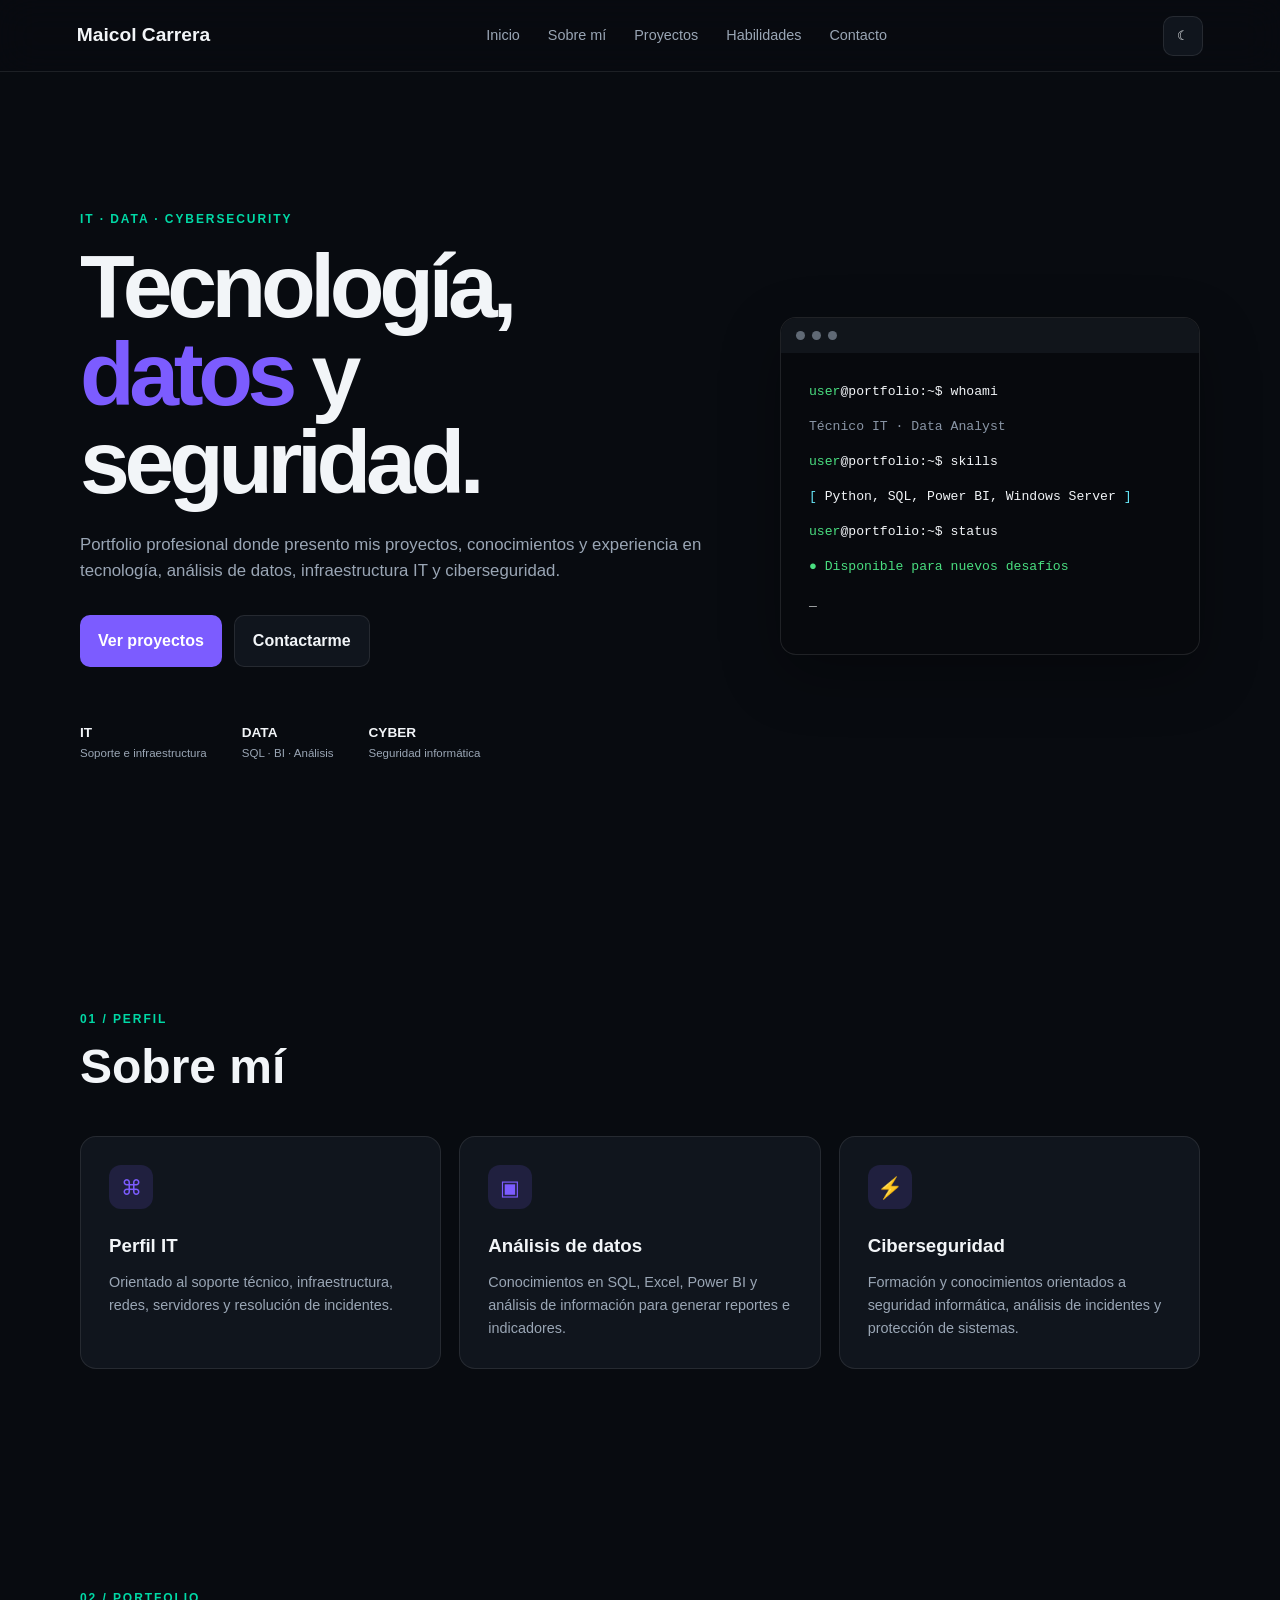
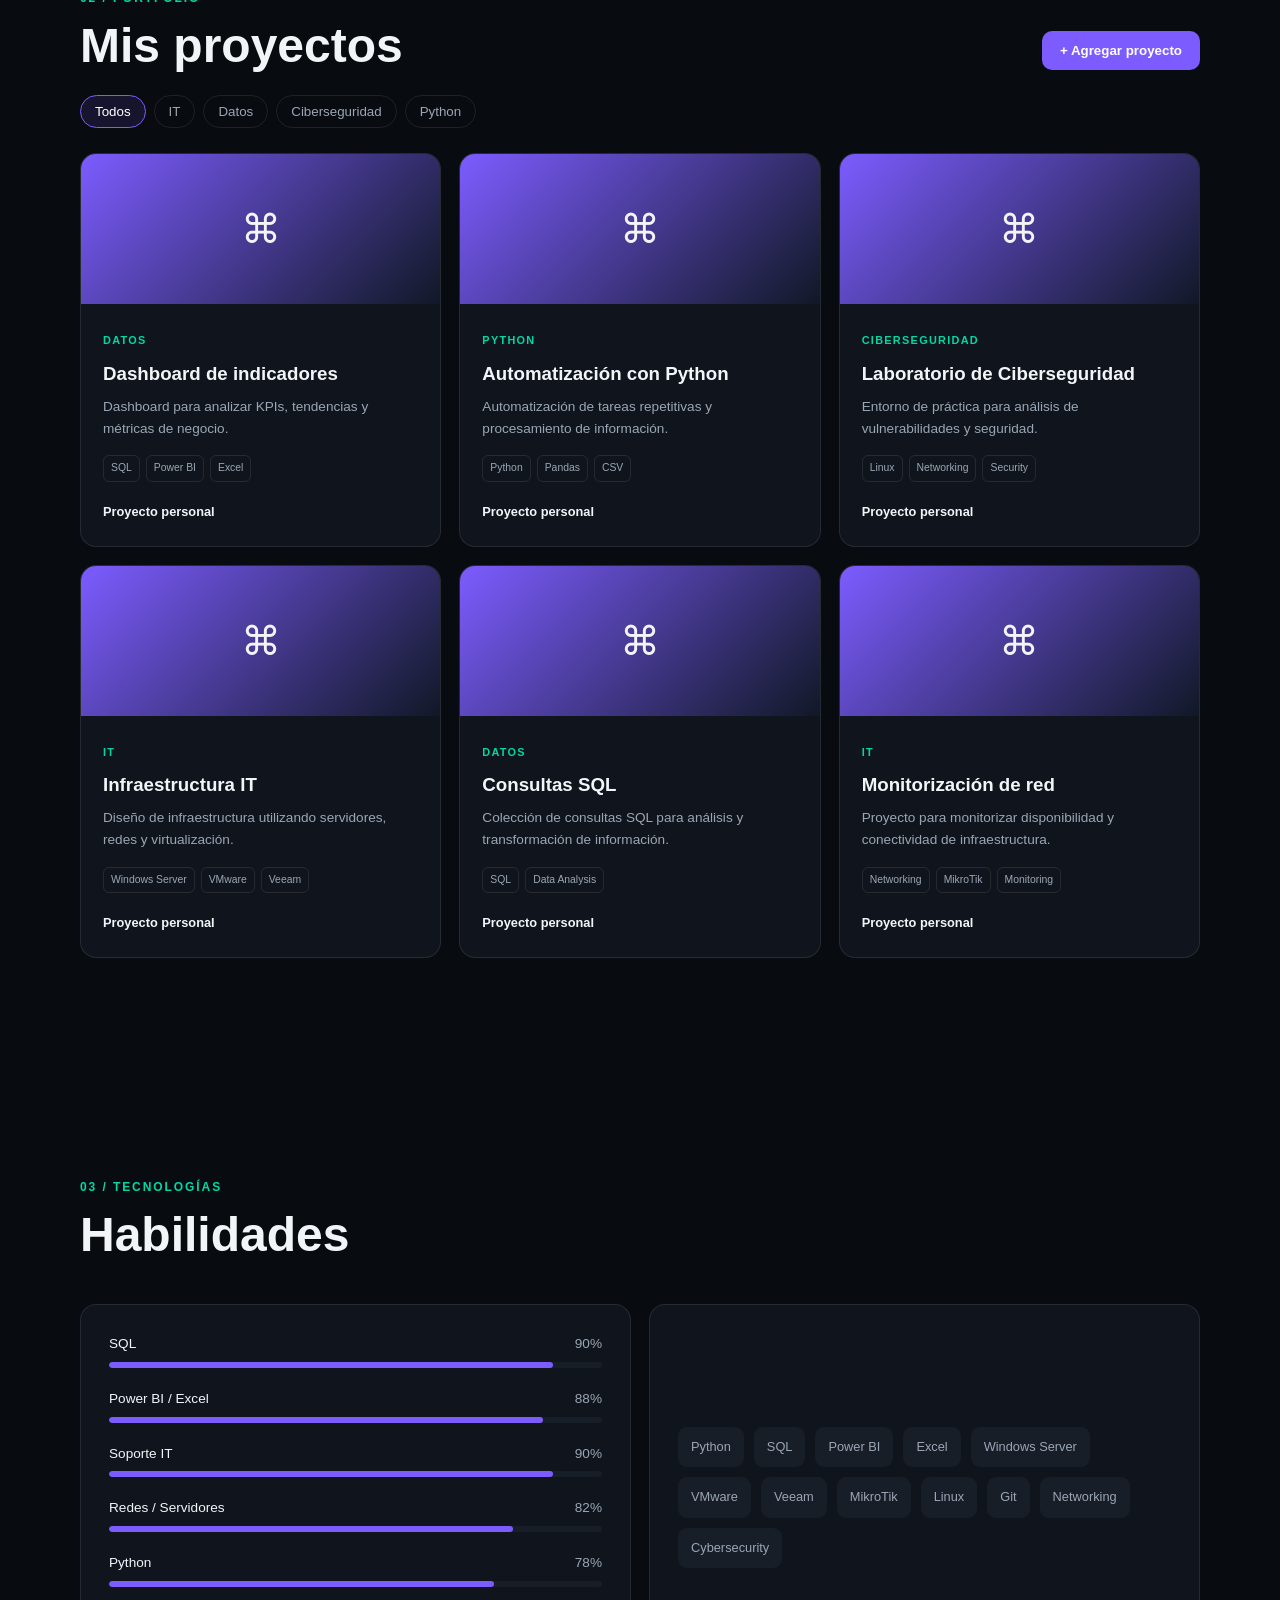
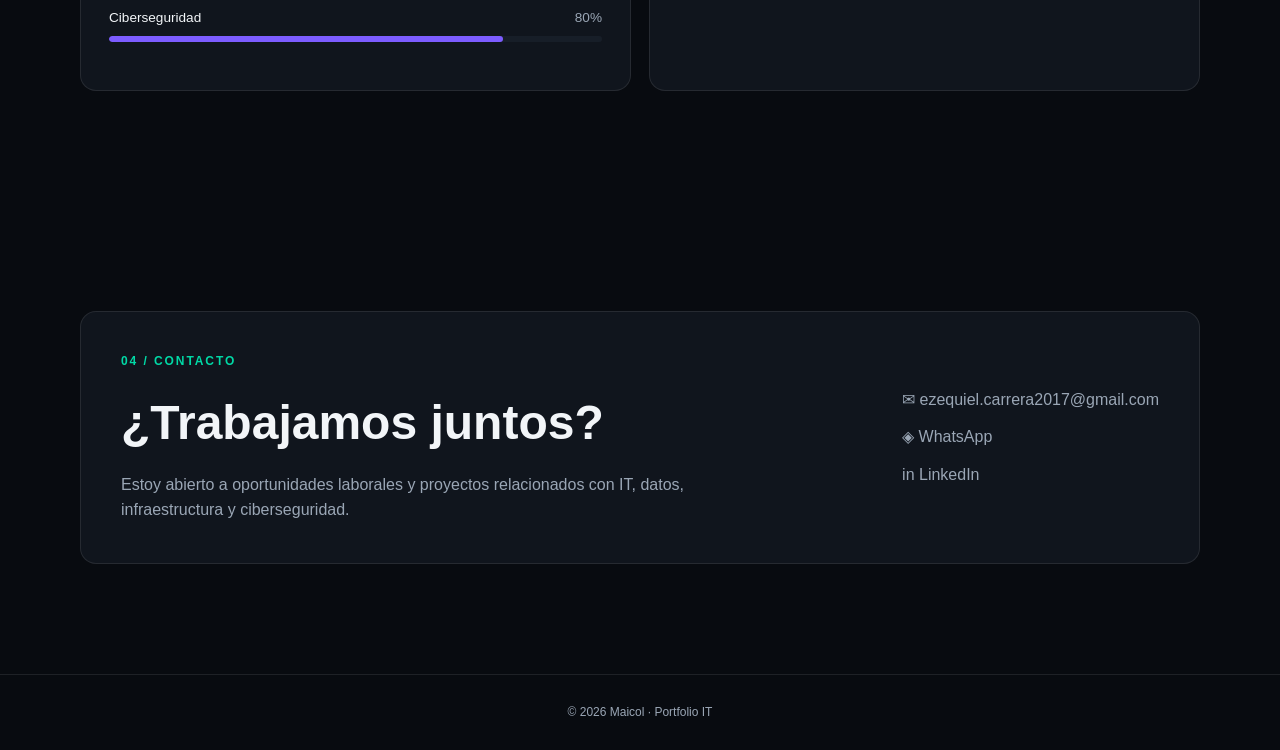
==== commit 152a4167: "Rename index.html.txt to index.html" ====
--- a/index.html
+++ b/index.html
@@ -1,2801 +1,547 @@
-<!DOCTYPE html>
-<html lang="es">
-<head>
-    <meta charset="UTF-8">
-    <meta name="viewport" content="width=device-width, initial-scale=1.0">
-    <meta name="description" content="Portfolio profesional de IT, Datos y Ciberseguridad">
-    <title>Portfolio | IT · Datos · Ciberseguridad</title>
-
-    <style>
-:root {
-
-    --background: #080b10;
-    --surface: #10151d;
-    --surface2: #171e28;
-
-    --text: #f2f5f8;
-    --muted: #9aa6b5;
-
-    --primary: #7c5cff;
-    --secondary: #00d9a6;
-
-    --border: rgba(255,255,255,0.09);
-
-    --shadow:
-        0 20px 60px rgba(0,0,0,0.30);
-
-}
-
-
-* {
-    margin: 0;
-    padding: 0;
-    box-sizing: border-box;
-}
-
-
-html {
-    scroll-behavior: smooth;
-}
-
-
-body {
-
-    font-family:
-        Inter,
-        Arial,
-        sans-serif;
-
-    background: var(--background);
-
-    color: var(--text);
-
-    line-height: 1.6;
-
-    transition:
-        background .3s,
-        color .3s;
-
-}
-
-
-a {
-    text-decoration: none;
-    color: inherit;
-}
-
-
-button,
-input,
-textarea,
-select {
-    font-family: inherit;
-}
-
-
-/* ================= NAVBAR ================= */
-
-.navbar {
-
-    position: sticky;
-
-    top: 0;
-
-    z-index: 100;
-
-    height: 72px;
-
-    display: flex;
-
-    align-items: center;
-
-    justify-content: space-between;
-
-    padding: 0 6%;
-
-    background:
-        rgba(8,11,16,.88);
-
-    backdrop-filter:
-        blur(18px);
-
-    border-bottom:
-        1px solid var(--border);
-
-}
-
-
-.logo {
-
-    font-size: 1.2rem;
-
-    font-weight: 800;
-
-}
-
-
-.logo span {
-
-    color: var(--primary);
-
-}
-
-
-nav {
-
-    display: flex;
-
-    gap: 28px;
-
-}
-
-
-nav a {
-
-    color: var(--muted);
-
-    font-size: .9rem;
-
-    transition: .2s;
-
-}
-
-
-nav a:hover {
-
-    color: var(--text);
-
-}
-
-
-.theme-button,
-.menu-button {
-
-    border: 1px solid var(--border);
-
-    background: var(--surface);
-
-    color: var(--text);
-
-    width: 40px;
-
-    height: 40px;
-
-    border-radius: 10px;
-
-    cursor: pointer;
-
-}
-
-
-.menu-button {
-
-    display: none;
-
-}
-
-
-/* ================= HERO ================= */
-
-.hero {
-
-    min-height:
-        calc(100vh - 72px);
-
-    width: min(1120px, 88%);
-
-    margin: auto;
-
-    display: grid;
-
-    grid-template-columns:
-        1.2fr .8fr;
-
-    gap: 70px;
-
-    align-items: center;
-
-}
-
-
-.eyebrow {
-
-    color: var(--secondary);
-
-    font-size: .75rem;
-
-    font-weight: 800;
-
-    letter-spacing: .16em;
-
-    margin-bottom: 14px;
-
-}
-
-
-.hero h1 {
-
-    font-size:
-        clamp(3rem, 7vw, 5.8rem);
-
-    line-height: .98;
-
-    letter-spacing: -.06em;
-
-}
-
-
-.hero h1 span {
-
-    color: var(--primary);
-
-}
-
-
-.hero-description {
-
-    color: var(--muted);
-
-    max-width: 650px;
-
-    margin:
-        25px 0 30px;
-
-    font-size: 1.05rem;
-
-}
-
-
-.buttons {
-
-    display: flex;
-
-    gap: 12px;
-
-    flex-wrap: wrap;
-
-}
-
-
-.button {
-
-    border: none;
-
-    padding:
-        12px 18px;
-
-    border-radius: 10px;
-
-    cursor: pointer;
-
-    font-weight: 750;
-
-    display: inline-flex;
-
-    justify-content: center;
-
-    align-items: center;
-
-    transition: .2s;
-
-}
-
-
-.button:hover {
-
-    transform:
-        translateY(-2px);
-
-}
-
-
-.primary {
-
-    background: var(--primary);
-
-    color: white;
-
-}
-
-
-.secondary {
-
-    background: var(--surface);
-
-    border:
-        1px solid var(--border);
-
-}
-
-
-.stats {
-
-    display: flex;
-
-    gap: 35px;
-
-    margin-top: 55px;
-
-}
-
-
-.stats div {
-
-    display: flex;
-
-    flex-direction: column;
-
-}
-
-
-.stats strong {
-
-    font-size: .85rem;
-
-}
-
-
-.stats small {
-
-    color: var(--muted);
-
-    font-size: .72rem;
-
-}
-
-
-/* ================= TERMINAL ================= */
-
-.terminal {
-
-    background: #07090d;
-
-    border:
-        1px solid rgba(255,255,255,.1);
-
-    border-radius: 16px;
-
-    box-shadow:
-        var(--shadow);
-
-    overflow: hidden;
-
-    transform:
-        rotate(0deg);
-
-}
-
-
-.terminal-header {
-
-    padding: 13px 15px;
-
-    background: #11151b;
-
-    display: flex;
-
-    gap: 7px;
-
-}
-
-
-.terminal-header span {
-
-    width: 9px;
-
-    height: 9px;
-
-    border-radius: 50%;
-
-    background: #606975;
-
-}
-
-
-.terminal-content {
-
-    padding: 28px;
-
-    min-height: 300px;
-
-    font-family:
-        Consolas,
-        monospace;
-
-    font-size: .82rem;
-
-}
-
-
-.terminal-content p {
-
-    margin-bottom: 14px;
-
-}
-
-
-.green {
-
-    color: #4ade80;
-
-}
-
-
-.cyan {
-
-    color: #67e8f9;
-
-}
-
-
-.gray {
-
-    color: #8995a5;
-
-}
-
-
-.success {
-
-    color: #4ade80;
-
-}
-
-
-.cursor {
-
-    animation:
-        blink 1s infinite;
-
-}
-
-
-@keyframes blink {
-
-    50% {
-        opacity: 0;
-    }
-
-}
-
-
-/* ================= SECTIONS ================= */
-
-.section {
-
-    width: min(1120px, 88%);
-
-    margin: auto;
-
-    padding:
-        110px 0;
-
-}
-
-
-.section-title {
-
-    margin-bottom: 45px;
-
-}
-
-
-.section-title h2,
-.section-header h2 {
-
-    font-size:
-        clamp(2rem,4vw,3rem);
-
-    line-height: 1;
-
-}
-
-
-/* ================= CARDS ================= */
-
-.cards {
-
-    display: grid;
-
-    grid-template-columns:
-        repeat(3,1fr);
-
-    gap: 18px;
-
-}
-
-
-.card {
-
-    background: var(--surface);
-
-    border:
-        1px solid var(--border);
-
-    border-radius: 16px;
-
-    padding: 28px;
-
-    transition: .25s;
-
-}
-
-
-.card:hover {
-
-    transform:
-        translateY(-5px);
-
-    border-color:
-        var(--primary);
-
-}
-
-
-.card-icon {
-
-    width: 44px;
-
-    height: 44px;
-
-    display: grid;
-
-    place-items: center;
-
-    border-radius: 12px;
-
-    background:
-        rgba(124,92,255,.15);
-
-    color: var(--primary);
-
-    margin-bottom: 22px;
-
-    font-size: 1.3rem;
-
-}
-
-
-.card h3 {
-
-    margin-bottom: 10px;
-
-}
-
-
-.card p {
-
-    color: var(--muted);
-
-    font-size: .9rem;
-
-}
-
-
-/* ================= PROJECTS ================= */
-
-.section-header {
-
-    display: flex;
-
-    justify-content: space-between;
-
-    align-items: end;
-
-    gap: 20px;
-
-    margin-bottom: 25px;
-
-}
-
-
-.filters {
-
-    display: flex;
-
-    gap: 8px;
-
-    flex-wrap: wrap;
-
-    margin-bottom: 25px;
-
-}
-
-
-.filter {
-
-    background: transparent;
-
-    color: var(--muted);
-
-    border:
-        1px solid var(--border);
-
-    padding:
-        8px 14px;
-
-    border-radius: 50px;
-
-    cursor: pointer;
-
-}
-
-
-.filter.active,
-.filter:hover {
-
-    color: white;
-
-    border-color:
-        var(--primary);
-
-    background:
-        rgba(124,92,255,.12);
-
-}
-
-
-.projects {
-
-    display: grid;
-
-    grid-template-columns:
-        repeat(3,1fr);
-
-    gap: 18px;
-
-}
-
-
-
-
-
-.project {
-
-    overflow: hidden;
-
-    background: var(--surface);
-
-    border:
-        1px solid var(--border);
-
-    border-radius: 16px;
-
-    transition: .25s;
-
-}
-
-
-.project:hover {
-
-    transform:
-        translateY(-5px);
-
-    box-shadow:
-        var(--shadow);
-
-}
-
-
-
-/* Eliminación discreta de proyectos:
-   Mantén el mouse sobre un proyecto y presiona Shift + Alt + Delete. */
-.project {
-    position: relative;
-}
-.project-delete-hotspot {
-    position: absolute;
-    width: 1px;
-    height: 1px;
-    opacity: 0;
-    pointer-events: none;
-}
-
-.project-image {
-
-    height: 150px;
-
-    display: grid;
-
-    place-items: center;
-
-    background:
-        linear-gradient(
-            135deg,
-            var(--primary),
-            #111827
-        );
-
-    font-size: 2.5rem;
-
-    overflow: hidden;
-
-}
-
-
-.project-image img {
-
-    width: 100%;
-
-    height: 100%;
-
-    object-fit: cover;
-
-}
-
-
-.project-content {
-
-    padding: 22px;
-
-}
-
-
-.project-category {
-
-    color: var(--secondary);
-
-    font-size: .68rem;
-
-    font-weight: 800;
-
-    text-transform: uppercase;
-
-    letter-spacing: .12em;
-
-}
-
-
-.project h3 {
-
-    margin:
-        7px 0;
-
-}
-
-
-.project p {
-
-    color: var(--muted);
-
-    font-size: .85rem;
-
-}
-
-
-.tags {
-
-    display: flex;
-
-    gap: 6px;
-
-    flex-wrap: wrap;
-
-    margin:
-        16px 0;
-
-}
-
-
-.tags span {
-
-    font-size: .65rem;
-
-    color: var(--muted);
-
-    border:
-        1px solid var(--border);
-
-    padding:
-        4px 7px;
-
-    border-radius: 6px;
-
-}
-
-
-.project-link {
-
-    font-size: .8rem;
-
-    font-weight: 700;
-
-}
-
-
-/* ================= SKILLS ================= */
-
-.skills-container {
-
-    display: grid;
-
-    grid-template-columns:
-        1fr 1fr;
-
-    gap: 18px;
-
-}
-
-
-.skills,
-.technologies {
-
-    background: var(--surface);
-
-    border:
-        1px solid var(--border);
-
-    border-radius: 16px;
-
-    padding: 28px;
-
-}
-
-
-.skill {
-
-    margin-bottom: 20px;
-
-}
-
-
-.skill > div:first-child {
-
-    display: flex;
-
-    justify-content: space-between;
-
-    font-size: .85rem;
-
-    margin-bottom: 7px;
-
-}
-
-
-.skill strong {
-
-    color: var(--muted);
-
-    font-weight: 500;
-
-}
-
-
-.progress {
-
-    height: 6px;
-
-    background: var(--surface2);
-
-    border-radius: 20px;
-
-    overflow: hidden;
-
-}
-
-
-.progress span {
-
-    display: block;
-
-    height: 100%;
-
-    background: var(--primary);
-
-    border-radius: 20px;
-
-}
-
-
-.technologies {
-
-    display: flex;
-
-    flex-wrap: wrap;
-
-    align-content: center;
-
-    gap: 10px;
-
-}
-
-
-.technologies span {
-
-    padding:
-        10px 13px;
-
-    background:
-        var(--surface2);
-
-    border-radius: 9px;
-
-    color: var(--muted);
-
-    font-size: .8rem;
-
-}
-
-
-/* ================= CONTACT ================= */
-
-.contact {
-
-    background: var(--surface);
-
-    border:
-        1px solid var(--border);
-
-    border-radius: 16px;
-
-    padding: 40px;
-
-    display: grid;
-
-    grid-template-columns:
-        1fr auto;
-
-    gap: 40px;
-
-    align-items: center;
-
-}
-
-
-.contact h2 {
-
-    font-size:
-        clamp(2rem,4vw,3rem);
-
-}
-
-
-.contact p:not(.eyebrow) {
-
-    color: var(--muted);
-
-    max-width: 600px;
-
-    margin-top: 10px;
-
-}
-
-
-.contact-links {
-
-    display: flex;
-
-    flex-direction: column;
-
-    gap: 12px;
-
-    color: var(--muted);
-
-}
-
-
-.contact-links a:hover {
-
-    color: var(--primary);
-
-}
-
-
-/* ================= FOOTER ================= */
-
-footer {
-
-    border-top:
-        1px solid var(--border);
-
-    padding: 28px;
-
-    text-align: center;
-
-    color: var(--muted);
-
-    font-size: .75rem;
-
-}
-
-
-/* ================= VISOR DE PROYECTO ================= */
-
-.project-image {
-    cursor: pointer;
-}
-
-.image-modal {
-    position: fixed;
-    inset: 0;
-    z-index: 300;
-    background: rgba(0,0,0,.88);
-    backdrop-filter: blur(8px);
-    display: grid;
-    place-items: center;
-    padding: 25px;
-}
-
-.image-modal.hidden {
-    display: none;
-}
-
-.image-modal-content {
-    width: min(1000px, 95vw);
-    max-height: 92vh;
-    overflow: auto;
-    background: var(--surface);
-    border: 1px solid var(--border);
-    border-radius: 18px;
-    padding: 20px;
-    position: relative;
-    box-shadow: var(--shadow);
-}
-
-.image-modal-content img {
-    display: block;
-    width: auto;
-    max-width: 100%;
-    max-height: 65vh;
-    object-fit: contain;
-    border-radius: 12px;
-    background: #05070a;
-    cursor: zoom-in;
-    transition: transform .2s ease;
-    transform-origin: center center;
-}
-
-.image-modal-content img.zoomed {
-    max-width: none;
-    max-height: none;
-    width: auto;
-    height: auto;
-    cursor: zoom-out;
-    transform: scale(1.8);
-}
-
-.image-modal-info {
-    padding: 20px 5px 5px;
-}
-
-.image-modal-info .project-category {
-    display: block;
-    margin-bottom: 5px;
-}
-
-.image-modal-info h3 {
-    margin: 5px 0 10px;
-    font-size: 1.5rem;
-}
-
-.image-modal-info p {
-    color: var(--muted);
-    line-height: 1.7;
-}
-
-.image-modal-close {
-    position: absolute;
-    top: 12px;
-    right: 12px;
-    z-index: 2;
-    width: 40px;
-    height: 40px;
-    border: 1px solid var(--border);
-    border-radius: 50%;
-    background: rgba(0,0,0,.65);
-    color: white;
-    font-size: 1.5rem;
-    cursor: pointer;
-}
-
-.image-modal-close:hover {
-    background: var(--primary);
-}
-
-
-/* ================= MODAL ================= */
-
-.modal {
-
-    position: fixed;
-
-    inset: 0;
-
-    z-index: 200;
-
-    background:
-        rgba(0,0,0,.75);
-
-    backdrop-filter:
-        blur(6px);
-
-    display: grid;
-
-    place-items: center;
-
-    padding: 20px;
-
-}
-
-
-.hidden {
-
-    display: none;
-
-}
-
-
-.modal-content {
-
-    width:
-        min(560px,100%);
-
-    max-height: 90vh;
-
-    overflow: auto;
-
-    background: var(--surface);
-
-    border:
-        1px solid var(--border);
-
-    border-radius: 18px;
-
-    padding: 30px;
-
-    position: relative;
-
-}
-
-
-.close {
-
-    position: absolute;
-
-    right: 15px;
-
-    top: 10px;
-
-    border: none;
-
-    background: transparent;
-
-    color: var(--muted);
-
-    font-size: 1.8rem;
-
-    cursor: pointer;
-
-}
-
-
-.modal-content h3 {
-
-    margin-bottom: 20px;
-
-}
-
-
-form {
-
-    display: grid;
-
-    gap: 14px;
-
-}
-
-
-label {
-
-    color: var(--muted);
-
-    font-size: .78rem;
-
-    font-weight: 700;
-
-}
-
-
-input,
-textarea,
-select {
-
-    width: 100%;
-
-    margin-top: 6px;
-
-    padding:
-        11px 12px;
-
-    border:
-        1px solid var(--border);
-
-    border-radius: 9px;
-
-    background: var(--surface2);
-
-    color: var(--text);
-
-    outline: none;
-
-}
-
-
-textarea {
-
-    min-height: 90px;
-
-    resize: vertical;
-
-}
-
-
-input:focus,
-textarea:focus,
-select:focus {
-
-    border-color:
-        var(--primary);
-
-}
-
-
-.modal-content small {
-
-    display: block;
-
-    color: var(--muted);
-
-    margin-top: 14px;
-
-}
-
-
-/* ================= RESPONSIVE ================= */
-
-@media(max-width:900px) {
-
-    .hero {
-
-        grid-template-columns: 1fr;
-
-        padding-top: 70px;
-
-    }
-
-    .terminal {
-
-        max-width: 650px;
-
-    }
-
-    .cards,
-    .projects {
-
-        grid-template-columns:
-            repeat(2,1fr);
-
-    }
-
-    .skills-container {
-
-        grid-template-columns: 1fr;
-
-    }
-
-    .contact {
-
-        grid-template-columns: 1fr;
-
-    }
-
-}
-
-
-@media(max-width:680px) {
-
-    .navbar {
-
-        padding: 0 5%;
-
-    }
-
-    nav {
-
-        position: absolute;
-
-        top: 72px;
-
-        left: 0;
-
-        right: 0;
-
-        display: none;
-
-        flex-direction: column;
-
-        background: var(--surface);
-
-        padding: 20px 6%;
-
-        border-bottom:
-            1px solid var(--border);
-
-    }
-
-    nav.open {
-
-        display: flex;
-
-    }
-
-    .menu-button {
-
-        display: block;
-
-    }
-
-    .theme-button {
-
-        margin-left: auto;
-
-        margin-right: 8px;
-
-    }
-
-    .section {
-
-        width: 90%;
-
-        padding: 80px 0;
-
-    }
-
-    .hero h1 {
-
-        font-size:
-            clamp(2.8rem,15vw,4.5rem);
-
-    }
-
-    .cards,
-    .projects {
-
-        grid-template-columns: 1fr;
-
-    }
-
-    .section-header {
-
-        flex-direction: column;
-
-        align-items: flex-start;
-
-    }
-
-    .stats {
-
-        gap: 18px;
-
-        flex-wrap: wrap;
-
-    }
-
-}
-</style>
-</head>
-
-<body>
-
-    <!-- ================= NAVBAR ================= -->
-    <header class="navbar">
-        <div class="logo">
-            <span></span>Maicol Carrera</span>
-        </div>
-
-        <nav id="nav">
-            <a href="#inicio">Inicio</a>
-            <a href="#sobre-mi">Sobre mí</a>
-            <a href="#proyectos">Proyectos</a>
-            <a href="#habilidades">Habilidades</a>
-            <a href="#contacto">Contacto</a>
-        </nav>
-
-        <button id="themeButton" class="theme-button">☾</button>
-        <button id="menuButton" class="menu-button">☰</button>
-    </header>
-
-
-    <!-- ================= INICIO ================= -->
-    <section id="inicio" class="hero">
-
-        <div class="hero-content">
-
-            <p class="eyebrow">
-                IT · DATA · CYBERSECURITY
-            </p>
-
-            <h1>
-                Tecnología,
-                <span>datos</span>
-                y seguridad.
-            </h1>
-
-            <p class="hero-description">
-                Portfolio profesional donde presento mis proyectos,
-                conocimientos y experiencia en tecnología, análisis de datos,
-                infraestructura IT y ciberseguridad.
-            </p>
-
-            <div class="buttons">
-                <a href="#proyectos" class="button primary">
-                    Ver proyectos
-                </a>
-
-                <a href="#contacto" class="button secondary">
-                    Contactarme
-                </a>
-            </div>
-
-            <div class="stats">
-
-                <div>
-                    <strong>IT</strong>
-                    <small>Soporte e infraestructura</small>
-                </div>
-
-                <div>
-                    <strong>DATA</strong>
-                    <small>SQL · BI · Análisis</small>
-                </div>
-
-                <div>
-                    <strong>CYBER</strong>
-                    <small>Seguridad informática</small>
-                </div>
-
-            </div>
-
-        </div>
-
-
-        <!-- TERMINAL -->
-        <div class="terminal">
-
-            <div class="terminal-header">
-                <span></span>
-                <span></span>
-                <span></span>
-            </div>
-
-            <div class="terminal-content">
-
-                <p>
-                    <span class="green">user</span>@portfolio:~$
-                    whoami
-                </p>
-
-                <p class="gray">
-                    Técnico IT · Data Analyst
-                </p>
-
-                <p>
-                    <span class="green">user</span>@portfolio:~$
-                    skills
-                </p>
-
-                <p>
-                    <span class="cyan">[</span>
-                    Python, SQL, Power BI,
-                    Windows Server
-                    <span class="cyan">]</span>
-                </p>
-
-                <p>
-                    <span class="green">user</span>@portfolio:~$
-                    status
-                </p>
-
-                <p class="success">
-                    ● Disponible para nuevos desafíos
-                </p>
-
-                <p class="cursor">_</p>
-
-            </div>
-
-        </div>
-
-    </section>
-
-
-    <!-- ================= SOBRE MI ================= -->
-    <section id="sobre-mi" class="section">
-
-        <div class="section-title">
-            <p class="eyebrow">01 / PERFIL</p>
-            <h2>Sobre mí</h2>
-        </div>
-
-        <div class="cards">
-            <article class="card">
-
-                <div class="card-icon">
-                    ⚡
-                </div>
-
-                <h3>Ciberseguridad</h3>
-
-                <p>
-                    Formación y conocimientos orientados a seguridad
-                    informática, análisis de incidentes y protección
-                    de sistemas.
-                </p>
-
-            </article>
-
-            <article class="card">
-
-                <div class="card-icon">
-                    ▣
-                </div>
-
-                <h3>Análisis de datos</h3>
-
-                <p>
-                    Conocimientos en SQL, Excel, Power BI y análisis
-                    de información para generar reportes e indicadores.
-                </p>
-
-            </article>
-
-            <article class="card">
-
-                <div class="card-icon">
-                    ⌘
-                </div>
-
-                <h3>Perfil IT</h3>
-
-                <p>
-                    Orientado al soporte técnico, infraestructura,
-                    redes, servidores y resolución de incidentes.
-                </p>
-
-            </article>
-
-        </div>
-
-    </section>
-
-
-    <!-- ================= PROYECTOS ================= -->
-    <section id="proyectos" class="section">
-
-        <div class="section-header">
-
-            <div>
-                <p class="eyebrow">02 / PORTFOLIO</p>
-                <h2>Mis proyectos</h2>
-            </div>
-
-            <button id="addProject" class="button primary">
-                + Agregar proyecto
-            </button>
-
-        </div>
-
-
-        <!-- FILTROS -->
-        <div class="filters">
-
-            <button class="filter active" data-filter="Todos">
-                Todos
-            </button>
-
-            <button class="filter" data-filter="IT">
-                IT
-            </button>
-
-            <button class="filter" data-filter="Datos">
-                Datos
-            </button>
-
-            <button class="filter" data-filter="Ciberseguridad">
-                Ciberseguridad
-            </button>
-
-            <button class="filter" data-filter="Python">
-                Python
-            </button>
-
-        </div>
-
-
-        <div id="projectsContainer" class="projects">
-
-        </div>
-
-    </section>
-
-
-    <!-- ================= HABILIDADES ================= -->
-    <section id="habilidades" class="section">
-
-        <div class="section-title">
-
-            <p class="eyebrow">
-                03 / TECNOLOGÍAS
-            </p>
-
-            <h2>
-                Habilidades
-            </h2>
-
-        </div>
-
-
-        <div class="skills-container">
-
-            <div class="skills">
-
-                <div class="skill">
-                    <div>
-                        <span>SQL</span>
-                        <strong>90%</strong>
-                    </div>
-
-                    <div class="progress">
-                        <span style="width:90%"></span>
-                    </div>
-                </div>
-
-
-                <div class="skill">
-                    <div>
-                        <span>Power BI / Excel</span>
-                        <strong>88%</strong>
-                    </div>
-
-                    <div class="progress">
-                        <span style="width:88%"></span>
-                    </div>
-                </div>
-
-
-                <div class="skill">
-                    <div>
-                        <span>Soporte IT</span>
-                        <strong>90%</strong>
-                    </div>
-
-                    <div class="progress">
-                        <span style="width:90%"></span>
-                    </div>
-                </div>
-
-
-                <div class="skill">
-                    <div>
-                        <span>Redes / Servidores</span>
-                        <strong>82%</strong>
-                    </div>
-
-                    <div class="progress">
-                        <span style="width:82%"></span>
-                    </div>
-                </div>
-
-
-                <div class="skill">
-                    <div>
-                        <span>Python</span>
-                        <strong>78%</strong>
-                    </div>
-
-                    <div class="progress">
-                        <span style="width:78%"></span>
-                    </div>
-                </div>
-
-
-                <div class="skill">
-                    <div>
-                        <span>Ciberseguridad</span>
-                        <strong>80%</strong>
-                    </div>
-
-                    <div class="progress">
-                        <span style="width:80%"></span>
-                    </div>
-                </div>
-
-            </div>
-
-
-            <div class="technologies">
-
-                <span>Python</span>
-                <span>SQL</span>
-                <span>Power BI</span>
-                <span>Excel</span>
-                <span>Windows Server</span>
-                <span>VMware</span>
-                <span>Veeam</span>
-                <span>MikroTik</span>
-                <span>Linux</span>
-                <span>Git</span>
-                <span>Networking</span>
-                <span>Cybersecurity</span>
-
-            </div>
-
-        </div>
-
-    </section>
-
-
-    <!-- ================= CONTACTO ================= -->
-    <section id="contacto" class="section">
-
-        <div class="contact">
-
-            <div>
-
-                <p class="eyebrow">
-                    04 / CONTACTO
-                </p>
-
-                <h2>
-                    ¿Trabajamos juntos?
-                </h2>
-
-                <p>
-                    Estoy abierto a oportunidades laborales y proyectos
-                    relacionados con IT, datos, infraestructura y
-                    ciberseguridad.
-                </p>
-
-            </div>
-
-
-            <div class="contact-links">
-
-                <a href="mailto:ezequiel.carrera2017@gmail.com">
-                    ✉ ezequiel.carrera2017@gmail.com
-                </a>
-
-                <a href="https://wa.link/dq8xpm" target="_blank">
-                    ◈ WhatsApp
-                </a>
-
-                <a href="https://www.linkedin.com/in/maicol-carrera-162322361/" target="_blank">
-                    in LinkedIn
-                </a>
-
-            </div>
-
-        </div>
-
-    </section>
-
-
-    <!-- ================= FOOTER ================= -->
-    <footer>
-
-        <p>
-            © <span id="year"></span> Maicol · Portfolio IT
-        </p>
-
-    </footer>
-
-
-    <!-- ================= VISOR DE PROYECTO ================= -->
-
-    <div id="imageModal" class="image-modal hidden">
-
-        <div class="image-modal-content">
-
-            <button
-                id="closeImageModal"
-                class="image-modal-close"
-                aria-label="Cerrar"
-            >
-                ×
-            </button>
-
-            <img
-                id="fullProjectImage"
-                src=""
-                alt=""
-                title="Haz clic para ampliar / reducir"
-            >
-
-            <div class="image-modal-info">
-
-                <span
-                    id="fullProjectCategory"
-                    class="project-category"
-                ></span>
-
-                <h3 id="fullProjectTitle"></h3>
-
-                <p id="fullProjectDescription"></p>
-
-            </div>
-
-        </div>
-
-    </div>
-
-
-    <!-- ================= MODAL ================= -->
-
-    <div id="modal" class="modal hidden">
-
-        <div class="modal-content">
-
-            <button id="closeModal" class="close">
-                ×
-            </button>
-
-            <p class="eyebrow">
-                NUEVO PROYECTO
-            </p>
-
-            <h3>
-                Agregar proyecto
-            </h3>
-
-
-            <form id="projectForm">
-
-                <label>
-                    Nombre del proyecto
-
-                    <input
-                        type="text"
-                        name="title"
-                        placeholder="Ej. Dashboard de ventas"
-                        required
-                    >
-
-                </label>
-
-
-                <label>
-                    Categoría
-
-                    <select name="category">
-
-                        <option value="IT">
-                            IT
-                        </option>
-
-                        <option value="Datos">
-                            Datos
-                        </option>
-
-                        <option value="Ciberseguridad">
-                            Ciberseguridad
-                        </option>
-
-                        <option value="Python">
-                            Python
-                        </option>
-
-                    </select>
-
-                </label>
-
-
-                <label>
-                    Descripción
-
-                    <textarea
-                        name="description"
-                        placeholder="Describe tu proyecto..."
-                        required
-                    ></textarea>
-
-                </label>
-
-
-                <label>
-                    Tecnologías
-
-                    <input
-                        type="text"
-                        name="technologies"
-                        placeholder="Python, SQL, Power BI"
-                        required
-                    >
-
-                </label>
-
-
-                <label>
-                    Link del proyecto
-
-                    <input
-                        type="url"
-                        name="url"
-                        placeholder="https://github.com/..."
-                    >
-
-                </label>
-
-
-                <label>
-                    Imagen del proyecto
-
-                    <input
-                        type="file"
-                        name="image"
-                        accept="image/*"
-                    >
-
-                    <small>
-                        Selecciona una imagen diferente para este proyecto.
-                    </small>
-
-                </label>
-
-
-                <button class="button primary" type="submit">
-                    Guardar proyecto
-                </button>
-
-            </form>
-
-            <small>
-                Los proyectos se guardan automáticamente en tu navegador.
-            </small>
-
-        </div>
-
-    </div>
-
-
-    <script>
-/* =========================================
-   PROYECTOS
-========================================= */
-
-const defaultProjects = [];
-
-
-let projects = defaultProjects;
-
-// Esta versión comienza limpia y no recupera proyectos antiguos del navegador.
-localStorage.removeItem("portfolioProjects");
-
-
-let currentFilter = "Todos";
-
-
-/* =========================================
-   ELEMENTOS
-========================================= */
-
-const projectsContainer =
-    document.getElementById(
-        "projectsContainer"
-    );
-
-const modal =
-    document.getElementById("modal");
-
-const addProject =
-    document.getElementById("addProject");
-
-const closeModal =
-    document.getElementById("closeModal");
-
-const projectForm =
-    document.getElementById("projectForm");
-
-
-/* =========================================
-   GUARDAR PROYECTOS
-========================================= */
-
-function saveProjects() {
-
-    localStorage.setItem(
-        "portfolioProjects",
-        JSON.stringify(projects)
-    );
-
-}
-
-
-/* =========================================
-   MOSTRAR PROYECTOS
-========================================= */
-
-function renderProjects() {
-
-    projectsContainer.innerHTML = "";
-
-
-    const filteredProjects =
-        currentFilter === "Todos"
-
-            ? projects
-
-            : projects.filter(
-                project =>
-                    project.category === currentFilter
-            );
-
-
-    filteredProjects.forEach(project => {
-
-        const article =
-            document.createElement("article");
-
-
-        article.className =
-            "project";
-        article.tabIndex = 0;
-        article.dataset.projectId = String(project.id);
-
-
-        let image = "";
-
-
-        if (project.image) {
-
-            image =
-                `<img
-                    src="${escapeHTML(project.image)}"
-                    alt="${escapeHTML(project.title)}"
-                >`;
-
-        } else {
-
-            image = "⌘";
-
-        }
-
-
-        const tags =
-            project.technologies
-                .map(
-                    tech =>
-                        `<span>${escapeHTML(tech)}</span>`
-                )
-                .join("");
-
-
-        let link = "";
-
-
-        if (
-            project.url &&
-            project.url !== "#"
-        ) {
-
-            link =
-                `<a
-                    class="project-link"
-                    href="${escapeHTML(project.url)}"
-                    target="_blank"
-                    rel="noopener"
-                >
-                    Ver proyecto ↗
-                </a>`;
-
-        } else {
-
-            link =
-                `<span class="project-link">
-                    Proyecto personal
-                </span>`;
-
-        }
-
-
-        article.innerHTML = `
-
-            <div
-                class="project-image"
-                data-project-id="${project.id}"
-                title="${project.image ? "Ver imagen completa" : "Este proyecto no tiene imagen"}"
-            >
-
-                ${image}
-
-            </div>
-
-
-            <div class="project-content">
-
-                <span class="project-category">
-                    ${escapeHTML(project.category)}
-                </span>
-
-                <h3>
-                    ${escapeHTML(project.title)}
-                </h3>
-
-                <p>
-                    ${escapeHTML(project.description)}
-                </p>
-
-
-                <div class="tags">
-
-                    ${tags}
-
-                </div>
-
-
-                ${link}
-
-            </div>
-
-        `;
-
-
-        projectsContainer.appendChild(
-            article
-        );
-
-    });
-
-
-}
-
-
-
-/* =========================================
-   ELIMINAR PROYECTO — ACCESO DISCRETO
-========================================= */
-
-let selectedProjectCard = null;
-
-projectsContainer.addEventListener("pointerover", event => {
-    const card = event.target.closest(".project");
-
-    if (card && projectsContainer.contains(card)) {
-        selectedProjectCard = card;
-    }
-});
-
-projectsContainer.addEventListener("focusin", event => {
-    const card = event.target.closest(".project");
-
-    if (card && projectsContainer.contains(card)) {
-        selectedProjectCard = card;
-    }
-});
-
-projectsContainer.addEventListener("click", event => {
-    const card = event.target.closest(".project");
-
-    if (card && projectsContainer.contains(card)) {
-        selectedProjectCard = card;
-    }
-});
-
-document.addEventListener("keydown", event => {
-
-    // Acceso invisible:
-    // coloca el cursor sobre una tarjeta y pulsa Shift + Alt + Delete.
-    if (
-        event.key !== "Delete" ||
-        !event.shiftKey ||
-        !event.altKey
-    ) {
-        return;
-    }
-
-    const card =
-        selectedProjectCard ||
-        document.activeElement?.closest?.(".project");
-
-    if (!card || !projectsContainer.contains(card)) {
-        return;
-    }
-
-    const projectId = String(card.dataset.projectId);
-
-    const project =
-        projects.find(
-            item => String(item.id) === projectId
-        );
-
-    if (!project) {
-        return;
-    }
-
-    event.preventDefault();
-    event.stopPropagation();
-
-    const confirmed = window.confirm(
-        `¿Quieres eliminar el proyecto "${project.title}"?\n\nEsta acción no se puede deshacer.`
-    );
-
-    if (!confirmed) {
-        return;
-    }
-
-    projects =
-        projects.filter(
-            item => String(item.id) !== projectId
-        );
-
-    saveProjects();
-    renderProjects();
-
-    selectedProjectCard = null;
-});
-
-
-/* =========================================
-   LEER IMAGEN LOCAL
-========================================= */
-
-function readImageAsDataURL(file) {
-
-    return new Promise(
-        (resolve, reject) => {
-
-            if (!file || !file.size) {
-                resolve("");
-                return;
-            }
-
-            const reader =
-                new FileReader();
-
-            reader.onload =
-                () => resolve(reader.result);
-
-            reader.onerror =
-                () => reject(
-                    new Error(
-                        "No se pudo leer la imagen."
-                    )
-                );
-
-            reader.readAsDataURL(file);
-
-        }
-    );
-
-}
-
-
-/* =========================================
-   SEGURIDAD HTML
-========================================= */
-
-function escapeHTML(value) {
-
-    return String(value).replace(
-        /[&<>"']/g,
-
-        character => ({
-
-            "&": "&amp;",
-            "<": "&lt;",
-            ">": "&gt;",
-            '"': "&quot;",
-            "'": "&#039;"
-
-        }[character])
-
-    );
-
-}
-
-
-/* =========================================
-   VISOR DE IMAGEN DEL PROYECTO
-========================================= */
-
-const imageModal =
-    document.getElementById("imageModal");
-
-const closeImageModal =
-    document.getElementById("closeImageModal");
-
-const fullProjectImage =
-    document.getElementById("fullProjectImage");
-
-const fullProjectCategory =
-    document.getElementById("fullProjectCategory");
-
-const fullProjectTitle =
-    document.getElementById("fullProjectTitle");
-
-const fullProjectDescription =
-    document.getElementById("fullProjectDescription");
-
-
-function openProjectImage(project) {
-
-    if (!project.image) {
-        return;
-    }
-
-    fullProjectImage.src =
-        project.image;
-
-    fullProjectImage.alt =
-        project.title;
-
-    fullProjectCategory.textContent =
-        project.category;
-
-    fullProjectTitle.textContent =
-        project.title;
-
-    fullProjectDescription.textContent =
-        project.description;
-
-    imageModal.classList.remove(
-        "hidden"
-    );
-
-}
-
-
-function closeProjectImage() {
-
-    imageModal.classList.add(
-        "hidden"
-    );
-
-    fullProjectImage.src = "";
-    fullProjectImage.classList.remove("zoomed");
-
-}
-
-
-projectsContainer.addEventListener(
-    "click",
-    event => {
-
-        const imageContainer =
-            event.target.closest(
-                ".project-image"
-            );
-
-        if (!imageContainer) {
-            return;
-        }
-
-        const projectId =
-            Number(
-                imageContainer.dataset.projectId
-            );
-
-        const project =
-            projects.find(
-                item =>
-                    item.id === projectId
-            );
-
-        if (project) {
-            openProjectImage(project);
-        }
-
-    }
-);
-
-
-fullProjectImage.addEventListener("click", () => {
-    fullProjectImage.classList.toggle("zoomed");
-});
-
-closeImageModal.addEventListener(
-    "click",
-    closeProjectImage
-);
-
-
-imageModal.addEventListener(
-    "click",
-    event => {
-
-        if (
-            event.target === imageModal
-        ) {
-            closeProjectImage();
-        }
-
-    }
-);
-
-
-document.addEventListener(
-    "keydown",
-    event => {
-
-        if (
-            event.key === "Escape" &&
-            !imageModal.classList.contains("hidden")
-        ) {
-            closeProjectImage();
-        }
-
-    }
-);
-
-
-/* =========================================
-   FILTROS
-========================================= */
-
-const filters =
-    document.querySelectorAll(
-        ".filter"
-    );
-
-
-filters.forEach(filter => {
-
-    filter.addEventListener(
-        "click",
-        () => {
-
-            filters.forEach(
-                button =>
-                    button.classList.remove(
-                        "active"
-                    )
-            );
-
-
-            filter.classList.add(
-                "active"
-            );
-
-
-            currentFilter =
-                filter.dataset.filter;
-
-
-            renderProjects();
-
-        }
-    );
-
-});
-
-
-/* =========================================
-   ABRIR MODAL
-========================================= */
-
-addProject.addEventListener(
-    "click",
-    () => {
-
-        modal.classList.remove(
-            "hidden"
-        );
-
-    }
-);
-
-
-/* =========================================
-   CERRAR MODAL
-========================================= */
-
-closeModal.addEventListener(
-    "click",
-    () => {
-
-        modal.classList.add(
-            "hidden"
-        );
-
-    }
-);
-
-
-modal.addEventListener(
-    "click",
-    event => {
-
-        if (
-            event.target === modal
-        ) {
-
-            modal.classList.add(
-                "hidden"
-            );
-
-        }
-
-    }
-);
-
-
-/* =========================================
-   AGREGAR PROYECTO
-========================================= */
-
-projectForm.addEventListener(
-    "submit",
-    async event => {
-
-        event.preventDefault();
-
-
-        const formData =
-            new FormData(
-                projectForm
-            );
-
-
-        const imageFile =
-            formData.get("image");
-
-        const imageData =
-            imageFile && imageFile.size
-                ? await readImageAsDataURL(imageFile)
-                : "";
-
-        const project = {
-
-            id: Date.now(),
-
-            title:
-                formData
-                    .get("title")
-                    .trim(),
-
-            category:
-                formData.get(
-                    "category"
-                ),
-
-            description:
-                formData
-                    .get("description")
-                    .trim(),
-
-            technologies:
-                formData
-                    .get("technologies")
-                    .split(",")
-                    .map(
-                        item =>
-                            item.trim()
-                    )
-                    .filter(Boolean),
-
-            url:
-                formData
-                    .get("url")
-                    .trim() || "#",
-
-            image:
-                imageData
-
-        };
-
-
-        projects.unshift(
-            project
-        );
-
-
-        saveProjects();
-
-
-        currentFilter =
-            "Todos";
-
-
-        filters.forEach(
-            filter =>
-                filter.classList.remove(
-                    "active"
-                )
-        );
-
-
-        document
-            .querySelector(
-                '[data-filter="Todos"]'
-            )
-            .classList.add(
-                "active"
-            );
-
-
-        renderProjects();
-
-
-        projectForm.reset();
-
-
-        modal.classList.add(
-            "hidden"
-        );
-
-    }
-);
-
-
-/* =========================================
-   MODO OSCURO / CLARO
-========================================= */
-
-const themeButton =
-    document.getElementById(
-        "themeButton"
-    );
-
-
-let lightMode =
-    localStorage.getItem(
-        "portfolioTheme"
-    ) === "light";
-
-
-function updateTheme() {
-
-    if (lightMode) {
-
-        document.body.style.setProperty(
-            "--background",
-            "#f5f7fb"
-        );
-
-        document.body.style.setProperty(
-            "--surface",
-            "#ffffff"
-        );
-
-        document.body.style.setProperty(
-            "--surface2",
-            "#eef1f7"
-        );
-
-        document.body.style.setProperty(
-            "--text",
-            "#151923"
-        );
-
-        document.body.style.setProperty(
-            "--muted",
-            "#5e6878"
-        );
-
-        themeButton.textContent =
-            "☀";
-
-    } else {
-
-        document.body.style.setProperty(
-            "--background",
-            "#080b10"
-        );
-
-        document.body.style.setProperty(
-            "--surface",
-            "#10151d"
-        );
-
-        document.body.style.setProperty(
-            "--surface2",
-            "#171e28"
-        );
-
-        document.body.style.setProperty(
-            "--text",
-            "#f2f5f8"
-        );
-
-        document.body.style.setProperty(
-            "--muted",
-            "#9aa6b5"
-        );
-
-        themeButton.textContent =
-            "☾";
-
-    }
-
-}
-
-
-themeButton.addEventListener(
-    "click",
-    () => {
-
-        lightMode =
-            !lightMode;
-
-
-        localStorage.setItem(
-            "portfolioTheme",
-            lightMode
-                ? "light"
-                : "dark"
-        );
-
-
-        updateTheme();
-
-    }
-);
-
-
-updateTheme();
-
-
-/* =========================================
-   MENÚ MOBILE
-========================================= */
-
-const menuButton =
-    document.getElementById(
-        "menuButton"
-    );
-
-const nav =
-    document.getElementById(
-        "nav"
-    );
-
-
-menuButton.addEventListener(
-    "click",
-    () => {
-
-        nav.classList.toggle(
-            "open"
-        );
-
-    }
-);
-
-
-nav.querySelectorAll("a")
-    .forEach(link => {
-
-        link.addEventListener(
-            "click",
-            () => {
-
-                nav.classList.remove(
-                    "open"
-                );
-
-            }
-        );
-
-    });
-
-
-/* =========================================
-   AÑO DEL FOOTER
-========================================= */
-
-document.getElementById(
-    "year"
-).textContent =
-    new Date().getFullYear();
-
-
-/* =========================================
-   INICIAR
-========================================= */
-
-renderProjects();
-
-
-</script>
-
-</body>
-</html>
+<!DOCTYPE html>
+<html lang="es">
+<head>
+    <meta charset="UTF-8">
+    <meta name="viewport" content="width=device-width, initial-scale=1.0">
+    <meta name="description" content="Portfolio profesional de IT, Datos y Ciberseguridad">
+    <title>Portfolio | IT · Datos · Ciberseguridad</title>
+
+    <link rel="stylesheet" href="index.css">
+</head>
+
+<body>
+
+    <!-- ================= NAVBAR ================= -->
+    <header class="navbar">
+        <div class="logo">
+            <span></span>Maicol Carrera</span>
+        </div>
+
+        <nav id="nav">
+            <a href="#inicio">Inicio</a>
+            <a href="#sobre-mi">Sobre mí</a>
+            <a href="#proyectos">Proyectos</a>
+            <a href="#habilidades">Habilidades</a>
+            <a href="#contacto">Contacto</a>
+        </nav>
+
+        <button id="themeButton" class="theme-button">☾</button>
+        <button id="menuButton" class="menu-button">☰</button>
+    </header>
+
+
+    <!-- ================= INICIO ================= -->
+    <section id="inicio" class="hero">
+
+        <div class="hero-content">
+
+            <p class="eyebrow">
+                IT · DATA · CYBERSECURITY
+            </p>
+
+            <h1>
+                Tecnología,
+                <span>datos</span>
+                y seguridad.
+            </h1>
+
+            <p class="hero-description">
+                Portfolio profesional donde presento mis proyectos,
+                conocimientos y experiencia en tecnología, análisis de datos,
+                infraestructura IT y ciberseguridad.
+            </p>
+
+            <div class="buttons">
+                <a href="#proyectos" class="button primary">
+                    Ver proyectos
+                </a>
+
+                <a href="#contacto" class="button secondary">
+                    Contactarme
+                </a>
+            </div>
+
+            <div class="stats">
+
+                <div>
+                    <strong>IT</strong>
+                    <small>Soporte e infraestructura</small>
+                </div>
+
+                <div>
+                    <strong>DATA</strong>
+                    <small>SQL · BI · Análisis</small>
+                </div>
+
+                <div>
+                    <strong>CYBER</strong>
+                    <small>Seguridad informática</small>
+                </div>
+
+            </div>
+
+        </div>
+
+
+        <!-- TERMINAL -->
+        <div class="terminal">
+
+            <div class="terminal-header">
+                <span></span>
+                <span></span>
+                <span></span>
+            </div>
+
+            <div class="terminal-content">
+
+                <p>
+                    <span class="green">user</span>@portfolio:~$
+                    whoami
+                </p>
+
+                <p class="gray">
+                    Técnico IT · Data Analyst
+                </p>
+
+                <p>
+                    <span class="green">user</span>@portfolio:~$
+                    skills
+                </p>
+
+                <p>
+                    <span class="cyan">[</span>
+                    Python, SQL, Power BI,
+                    Windows Server
+                    <span class="cyan">]</span>
+                </p>
+
+                <p>
+                    <span class="green">user</span>@portfolio:~$
+                    status
+                </p>
+
+                <p class="success">
+                    ● Disponible para nuevos desafíos
+                </p>
+
+                <p class="cursor">_</p>
+
+            </div>
+
+        </div>
+
+    </section>
+
+
+    <!-- ================= SOBRE MI ================= -->
+    <section id="sobre-mi" class="section">
+
+        <div class="section-title">
+            <p class="eyebrow">01 / PERFIL</p>
+            <h2>Sobre mí</h2>
+        </div>
+
+        <div class="cards">
+
+            <article class="card">
+
+                <div class="card-icon">
+                    ⌘
+                </div>
+
+                <h3>Perfil IT</h3>
+
+                <p>
+                    Orientado al soporte técnico, infraestructura,
+                    redes, servidores y resolución de incidentes.
+                </p>
+
+            </article>
+
+
+            <article class="card">
+
+                <div class="card-icon">
+                    ▣
+                </div>
+
+                <h3>Análisis de datos</h3>
+
+                <p>
+                    Conocimientos en SQL, Excel, Power BI y análisis
+                    de información para generar reportes e indicadores.
+                </p>
+
+            </article>
+
+
+            <article class="card">
+
+                <div class="card-icon">
+                    ⚡
+                </div>
+
+                <h3>Ciberseguridad</h3>
+
+                <p>
+                    Formación y conocimientos orientados a seguridad
+                    informática, análisis de incidentes y protección
+                    de sistemas.
+                </p>
+
+            </article>
+
+        </div>
+
+    </section>
+
+
+    <!-- ================= PROYECTOS ================= -->
+    <section id="proyectos" class="section">
+
+        <div class="section-header">
+
+            <div>
+                <p class="eyebrow">02 / PORTFOLIO</p>
+                <h2>Mis proyectos</h2>
+            </div>
+
+            <button id="addProject" class="button primary">
+                + Agregar proyecto
+            </button>
+
+        </div>
+
+
+        <!-- FILTROS -->
+        <div class="filters">
+
+            <button class="filter active" data-filter="Todos">
+                Todos
+            </button>
+
+            <button class="filter" data-filter="IT">
+                IT
+            </button>
+
+            <button class="filter" data-filter="Datos">
+                Datos
+            </button>
+
+            <button class="filter" data-filter="Ciberseguridad">
+                Ciberseguridad
+            </button>
+
+            <button class="filter" data-filter="Python">
+                Python
+            </button>
+
+        </div>
+
+
+        <div id="projectsContainer" class="projects">
+
+        </div>
+
+    </section>
+
+
+    <!-- ================= HABILIDADES ================= -->
+    <section id="habilidades" class="section">
+
+        <div class="section-title">
+
+            <p class="eyebrow">
+                03 / TECNOLOGÍAS
+            </p>
+
+            <h2>
+                Habilidades
+            </h2>
+
+        </div>
+
+
+        <div class="skills-container">
+
+            <div class="skills">
+
+                <div class="skill">
+                    <div>
+                        <span>SQL</span>
+                        <strong>90%</strong>
+                    </div>
+
+                    <div class="progress">
+                        <span style="width:90%"></span>
+                    </div>
+                </div>
+
+
+                <div class="skill">
+                    <div>
+                        <span>Power BI / Excel</span>
+                        <strong>88%</strong>
+                    </div>
+
+                    <div class="progress">
+                        <span style="width:88%"></span>
+                    </div>
+                </div>
+
+
+                <div class="skill">
+                    <div>
+                        <span>Soporte IT</span>
+                        <strong>90%</strong>
+                    </div>
+
+                    <div class="progress">
+                        <span style="width:90%"></span>
+                    </div>
+                </div>
+
+
+                <div class="skill">
+                    <div>
+                        <span>Redes / Servidores</span>
+                        <strong>82%</strong>
+                    </div>
+
+                    <div class="progress">
+                        <span style="width:82%"></span>
+                    </div>
+                </div>
+
+
+                <div class="skill">
+                    <div>
+                        <span>Python</span>
+                        <strong>78%</strong>
+                    </div>
+
+                    <div class="progress">
+                        <span style="width:78%"></span>
+                    </div>
+                </div>
+
+
+                <div class="skill">
+                    <div>
+                        <span>Ciberseguridad</span>
+                        <strong>80%</strong>
+                    </div>
+
+                    <div class="progress">
+                        <span style="width:80%"></span>
+                    </div>
+                </div>
+
+            </div>
+
+
+            <div class="technologies">
+
+                <span>Python</span>
+                <span>SQL</span>
+                <span>Power BI</span>
+                <span>Excel</span>
+                <span>Windows Server</span>
+                <span>VMware</span>
+                <span>Veeam</span>
+                <span>MikroTik</span>
+                <span>Linux</span>
+                <span>Git</span>
+                <span>Networking</span>
+                <span>Cybersecurity</span>
+
+            </div>
+
+        </div>
+
+    </section>
+
+
+    <!-- ================= CONTACTO ================= -->
+    <section id="contacto" class="section">
+
+        <div class="contact">
+
+            <div>
+
+                <p class="eyebrow">
+                    04 / CONTACTO
+                </p>
+
+                <h2>
+                    ¿Trabajamos juntos?
+                </h2>
+
+                <p>
+                    Estoy abierto a oportunidades laborales y proyectos
+                    relacionados con IT, datos, infraestructura y
+                    ciberseguridad.
+                </p>
+
+            </div>
+
+
+            <div class="contact-links">
+
+                <a href="mailto:ezequiel.carrera2017@gmail.com">
+                    ✉ ezequiel.carrera2017@gmail.com
+                </a>
+
+                <a href="https://wa.link/dq8xpm" target="_blank">
+                    ◈ WhatsApp
+                </a>
+
+                <a href="https://www.linkedin.com/in/maicol-carrera-162322361/" target="_blank">
+                    in LinkedIn
+                </a>
+
+            </div>
+
+        </div>
+
+    </section>
+
+
+    <!-- ================= FOOTER ================= -->
+    <footer>
+
+        <p>
+            © <span id="year"></span> Maicol · Portfolio IT
+        </p>
+
+    </footer>
+
+
+    <!-- ================= MODAL ================= -->
+
+    <div id="modal" class="modal hidden">
+
+        <div class="modal-content">
+
+            <button id="closeModal" class="close">
+                ×
+            </button>
+
+            <p class="eyebrow">
+                NUEVO PROYECTO
+            </p>
+
+            <h3>
+                Agregar proyecto
+            </h3>
+
+
+            <form id="projectForm">
+
+                <label>
+                    Nombre del proyecto
+
+                    <input
+                        type="text"
+                        name="title"
+                        placeholder="Ej. Dashboard de ventas"
+                        required
+                    >
+
+                </label>
+
+
+                <label>
+                    Categoría
+
+                    <select name="category">
+
+                        <option value="IT">
+                            IT
+                        </option>
+
+                        <option value="Datos">
+                            Datos
+                        </option>
+
+                        <option value="Ciberseguridad">
+                            Ciberseguridad
+                        </option>
+
+                        <option value="Python">
+                            Python
+                        </option>
+
+                    </select>
+
+                </label>
+
+
+                <label>
+                    Descripción
+
+                    <textarea
+                        name="description"
+                        placeholder="Describe tu proyecto..."
+                        required
+                    ></textarea>
+
+                </label>
+
+
+                <label>
+                    Tecnologías
+
+                    <input
+                        type="text"
+                        name="technologies"
+                        placeholder="Python, SQL, Power BI"
+                        required
+                    >
+
+                </label>
+
+
+                <label>
+                    Link del proyecto
+
+                    <input
+                        type="url"
+                        name="url"
+                        placeholder="https://github.com/..."
+                    >
+
+                </label>
+
+
+                <label>
+                    Imagen del proyecto
+
+                    <input
+                        type="url"
+                        name="image"
+                        placeholder="https://..."
+                    >
+
+                </label>
+
+
+                <button class="button primary" type="submit">
+                    Guardar proyecto
+                </button>
+
+            </form>
+
+            <small>
+                Los proyectos se guardan automáticamente en tu navegador.
+            </small>
+
+        </div>
+
+    </div>
+
+
+    <script src="index.js"></script>
+
+</body>
+</html>
--- a/index.css
+++ b/index.css
@@ -0,0 +1,1264 @@
+:root {
+
+    --background: #080b10;
+    --surface: #10151d;
+    --surface2: #171e28;
+
+    --text: #f2f5f8;
+    --muted: #9aa6b5;
+
+    --primary: #7c5cff;
+    --secondary: #00d9a6;
+
+    --border: rgba(255,255,255,0.09);
+
+    --shadow:
+        0 20px 60px rgba(0,0,0,0.30);
+
+}
+
+
+* {
+    margin: 0;
+    padding: 0;
+    box-sizing: border-box;
+}
+
+
+html {
+    scroll-behavior: smooth;
+}
+
+
+body {
+
+    font-family:
+        Inter,
+        Arial,
+        sans-serif;
+
+    background: var(--background);
+
+    color: var(--text);
+
+    line-height: 1.6;
+
+    transition:
+        background .3s,
+        color .3s;
+
+}
+
+
+a {
+    text-decoration: none;
+    color: inherit;
+}
+
+
+button,
+input,
+textarea,
+select {
+    font-family: inherit;
+}
+
+
+/* ================= NAVBAR ================= */
+
+.navbar {
+
+    position: sticky;
+
+    top: 0;
+
+    z-index: 100;
+
+    height: 72px;
+
+    display: flex;
+
+    align-items: center;
+
+    justify-content: space-between;
+
+    padding: 0 6%;
+
+    background:
+        rgba(8,11,16,.88);
+
+    backdrop-filter:
+        blur(18px);
+
+    border-bottom:
+        1px solid var(--border);
+
+}
+
+
+.logo {
+
+    font-size: 1.2rem;
+
+    font-weight: 800;
+
+}
+
+
+.logo span {
+
+    color: var(--primary);
+
+}
+
+
+nav {
+
+    display: flex;
+
+    gap: 28px;
+
+}
+
+
+nav a {
+
+    color: var(--muted);
+
+    font-size: .9rem;
+
+    transition: .2s;
+
+}
+
+
+nav a:hover {
+
+    color: var(--text);
+
+}
+
+
+.theme-button,
+.menu-button {
+
+    border: 1px solid var(--border);
+
+    background: var(--surface);
+
+    color: var(--text);
+
+    width: 40px;
+
+    height: 40px;
+
+    border-radius: 10px;
+
+    cursor: pointer;
+
+}
+
+
+.menu-button {
+
+    display: none;
+
+}
+
+
+/* ================= HERO ================= */
+
+.hero {
+
+    min-height:
+        calc(100vh - 72px);
+
+    width: min(1120px, 88%);
+
+    margin: auto;
+
+    display: grid;
+
+    grid-template-columns:
+        1.2fr .8fr;
+
+    gap: 70px;
+
+    align-items: center;
+
+}
+
+
+.eyebrow {
+
+    color: var(--secondary);
+
+    font-size: .75rem;
+
+    font-weight: 800;
+
+    letter-spacing: .16em;
+
+    margin-bottom: 14px;
+
+}
+
+
+.hero h1 {
+
+    font-size:
+        clamp(3rem, 7vw, 5.8rem);
+
+    line-height: .98;
+
+    letter-spacing: -.06em;
+
+}
+
+
+.hero h1 span {
+
+    color: var(--primary);
+
+}
+
+
+.hero-description {
+
+    color: var(--muted);
+
+    max-width: 650px;
+
+    margin:
+        25px 0 30px;
+
+    font-size: 1.05rem;
+
+}
+
+
+.buttons {
+
+    display: flex;
+
+    gap: 12px;
+
+    flex-wrap: wrap;
+
+}
+
+
+.button {
+
+    border: none;
+
+    padding:
+        12px 18px;
+
+    border-radius: 10px;
+
+    cursor: pointer;
+
+    font-weight: 750;
+
+    display: inline-flex;
+
+    justify-content: center;
+
+    align-items: center;
+
+    transition: .2s;
+
+}
+
+
+.button:hover {
+
+    transform:
+        translateY(-2px);
+
+}
+
+
+.primary {
+
+    background: var(--primary);
+
+    color: white;
+
+}
+
+
+.secondary {
+
+    background: var(--surface);
+
+    border:
+        1px solid var(--border);
+
+}
+
+
+.stats {
+
+    display: flex;
+
+    gap: 35px;
+
+    margin-top: 55px;
+
+}
+
+
+.stats div {
+
+    display: flex;
+
+    flex-direction: column;
+
+}
+
+
+.stats strong {
+
+    font-size: .85rem;
+
+}
+
+
+.stats small {
+
+    color: var(--muted);
+
+    font-size: .72rem;
+
+}
+
+
+/* ================= TERMINAL ================= */
+
+.terminal {
+
+    background: #07090d;
+
+    border:
+        1px solid rgba(255,255,255,.1);
+
+    border-radius: 16px;
+
+    box-shadow:
+        var(--shadow);
+
+    overflow: hidden;
+
+    transform:
+        rotate(0deg);
+
+}
+
+
+.terminal-header {
+
+    padding: 13px 15px;
+
+    background: #11151b;
+
+    display: flex;
+
+    gap: 7px;
+
+}
+
+
+.terminal-header span {
+
+    width: 9px;
+
+    height: 9px;
+
+    border-radius: 50%;
+
+    background: #606975;
+
+}
+
+
+.terminal-content {
+
+    padding: 28px;
+
+    min-height: 300px;
+
+    font-family:
+        Consolas,
+        monospace;
+
+    font-size: .82rem;
+
+}
+
+
+.terminal-content p {
+
+    margin-bottom: 14px;
+
+}
+
+
+.green {
+
+    color: #4ade80;
+
+}
+
+
+.cyan {
+
+    color: #67e8f9;
+
+}
+
+
+.gray {
+
+    color: #8995a5;
+
+}
+
+
+.success {
+
+    color: #4ade80;
+
+}
+
+
+.cursor {
+
+    animation:
+        blink 1s infinite;
+
+}
+
+
+@keyframes blink {
+
+    50% {
+        opacity: 0;
+    }
+
+}
+
+
+/* ================= SECTIONS ================= */
+
+.section {
+
+    width: min(1120px, 88%);
+
+    margin: auto;
+
+    padding:
+        110px 0;
+
+}
+
+
+.section-title {
+
+    margin-bottom: 45px;
+
+}
+
+
+.section-title h2,
+.section-header h2 {
+
+    font-size:
+        clamp(2rem,4vw,3rem);
+
+    line-height: 1;
+
+}
+
+
+/* ================= CARDS ================= */
+
+.cards {
+
+    display: grid;
+
+    grid-template-columns:
+        repeat(3,1fr);
+
+    gap: 18px;
+
+}
+
+
+.card {
+
+    background: var(--surface);
+
+    border:
+        1px solid var(--border);
+
+    border-radius: 16px;
+
+    padding: 28px;
+
+    transition: .25s;
+
+}
+
+
+.card:hover {
+
+    transform:
+        translateY(-5px);
+
+    border-color:
+        var(--primary);
+
+}
+
+
+.card-icon {
+
+    width: 44px;
+
+    height: 44px;
+
+    display: grid;
+
+    place-items: center;
+
+    border-radius: 12px;
+
+    background:
+        rgba(124,92,255,.15);
+
+    color: var(--primary);
+
+    margin-bottom: 22px;
+
+    font-size: 1.3rem;
+
+}
+
+
+.card h3 {
+
+    margin-bottom: 10px;
+
+}
+
+
+.card p {
+
+    color: var(--muted);
+
+    font-size: .9rem;
+
+}
+
+
+/* ================= PROJECTS ================= */
+
+.section-header {
+
+    display: flex;
+
+    justify-content: space-between;
+
+    align-items: end;
+
+    gap: 20px;
+
+    margin-bottom: 25px;
+
+}
+
+
+.filters {
+
+    display: flex;
+
+    gap: 8px;
+
+    flex-wrap: wrap;
+
+    margin-bottom: 25px;
+
+}
+
+
+.filter {
+
+    background: transparent;
+
+    color: var(--muted);
+
+    border:
+        1px solid var(--border);
+
+    padding:
+        8px 14px;
+
+    border-radius: 50px;
+
+    cursor: pointer;
+
+}
+
+
+.filter.active,
+.filter:hover {
+
+    color: white;
+
+    border-color:
+        var(--primary);
+
+    background:
+        rgba(124,92,255,.12);
+
+}
+
+
+.projects {
+
+    display: grid;
+
+    grid-template-columns:
+        repeat(3,1fr);
+
+    gap: 18px;
+
+}
+
+
+.project {
+
+    overflow: hidden;
+
+    background: var(--surface);
+
+    border:
+        1px solid var(--border);
+
+    border-radius: 16px;
+
+    transition: .25s;
+
+}
+
+
+.project:hover {
+
+    transform:
+        translateY(-5px);
+
+    box-shadow:
+        var(--shadow);
+
+}
+
+
+.project-image {
+
+    height: 150px;
+
+    display: grid;
+
+    place-items: center;
+
+    background:
+        linear-gradient(
+            135deg,
+            var(--primary),
+            #111827
+        );
+
+    font-size: 2.5rem;
+
+    overflow: hidden;
+
+}
+
+
+.project-image img {
+
+    width: 100%;
+
+    height: 100%;
+
+    object-fit: cover;
+
+}
+
+
+.project-content {
+
+    padding: 22px;
+
+}
+
+
+.project-category {
+
+    color: var(--secondary);
+
+    font-size: .68rem;
+
+    font-weight: 800;
+
+    text-transform: uppercase;
+
+    letter-spacing: .12em;
+
+}
+
+
+.project h3 {
+
+    margin:
+        7px 0;
+
+}
+
+
+.project p {
+
+    color: var(--muted);
+
+    font-size: .85rem;
+
+}
+
+
+.tags {
+
+    display: flex;
+
+    gap: 6px;
+
+    flex-wrap: wrap;
+
+    margin:
+        16px 0;
+
+}
+
+
+.tags span {
+
+    font-size: .65rem;
+
+    color: var(--muted);
+
+    border:
+        1px solid var(--border);
+
+    padding:
+        4px 7px;
+
+    border-radius: 6px;
+
+}
+
+
+.project-link {
+
+    font-size: .8rem;
+
+    font-weight: 700;
+
+}
+
+
+/* ================= SKILLS ================= */
+
+.skills-container {
+
+    display: grid;
+
+    grid-template-columns:
+        1fr 1fr;
+
+    gap: 18px;
+
+}
+
+
+.skills,
+.technologies {
+
+    background: var(--surface);
+
+    border:
+        1px solid var(--border);
+
+    border-radius: 16px;
+
+    padding: 28px;
+
+}
+
+
+.skill {
+
+    margin-bottom: 20px;
+
+}
+
+
+.skill > div:first-child {
+
+    display: flex;
+
+    justify-content: space-between;
+
+    font-size: .85rem;
+
+    margin-bottom: 7px;
+
+}
+
+
+.skill strong {
+
+    color: var(--muted);
+
+    font-weight: 500;
+
+}
+
+
+.progress {
+
+    height: 6px;
+
+    background: var(--surface2);
+
+    border-radius: 20px;
+
+    overflow: hidden;
+
+}
+
+
+.progress span {
+
+    display: block;
+
+    height: 100%;
+
+    background: var(--primary);
+
+    border-radius: 20px;
+
+}
+
+
+.technologies {
+
+    display: flex;
+
+    flex-wrap: wrap;
+
+    align-content: center;
+
+    gap: 10px;
+
+}
+
+
+.technologies span {
+
+    padding:
+        10px 13px;
+
+    background:
+        var(--surface2);
+
+    border-radius: 9px;
+
+    color: var(--muted);
+
+    font-size: .8rem;
+
+}
+
+
+/* ================= CONTACT ================= */
+
+.contact {
+
+    background: var(--surface);
+
+    border:
+        1px solid var(--border);
+
+    border-radius: 16px;
+
+    padding: 40px;
+
+    display: grid;
+
+    grid-template-columns:
+        1fr auto;
+
+    gap: 40px;
+
+    align-items: center;
+
+}
+
+
+.contact h2 {
+
+    font-size:
+        clamp(2rem,4vw,3rem);
+
+}
+
+
+.contact p:not(.eyebrow) {
+
+    color: var(--muted);
+
+    max-width: 600px;
+
+    margin-top: 10px;
+
+}
+
+
+.contact-links {
+
+    display: flex;
+
+    flex-direction: column;
+
+    gap: 12px;
+
+    color: var(--muted);
+
+}
+
+
+.contact-links a:hover {
+
+    color: var(--primary);
+
+}
+
+
+/* ================= FOOTER ================= */
+
+footer {
+
+    border-top:
+        1px solid var(--border);
+
+    padding: 28px;
+
+    text-align: center;
+
+    color: var(--muted);
+
+    font-size: .75rem;
+
+}
+
+
+/* ================= MODAL ================= */
+
+.modal {
+
+    position: fixed;
+
+    inset: 0;
+
+    z-index: 200;
+
+    background:
+        rgba(0,0,0,.75);
+
+    backdrop-filter:
+        blur(6px);
+
+    display: grid;
+
+    place-items: center;
+
+    padding: 20px;
+
+}
+
+
+.hidden {
+
+    display: none;
+
+}
+
+
+.modal-content {
+
+    width:
+        min(560px,100%);
+
+    max-height: 90vh;
+
+    overflow: auto;
+
+    background: var(--surface);
+
+    border:
+        1px solid var(--border);
+
+    border-radius: 18px;
+
+    padding: 30px;
+
+    position: relative;
+
+}
+
+
+.close {
+
+    position: absolute;
+
+    right: 15px;
+
+    top: 10px;
+
+    border: none;
+
+    background: transparent;
+
+    color: var(--muted);
+
+    font-size: 1.8rem;
+
+    cursor: pointer;
+
+}
+
+
+.modal-content h3 {
+
+    margin-bottom: 20px;
+
+}
+
+
+form {
+
+    display: grid;
+
+    gap: 14px;
+
+}
+
+
+label {
+
+    color: var(--muted);
+
+    font-size: .78rem;
+
+    font-weight: 700;
+
+}
+
+
+input,
+textarea,
+select {
+
+    width: 100%;
+
+    margin-top: 6px;
+
+    padding:
+        11px 12px;
+
+    border:
+        1px solid var(--border);
+
+    border-radius: 9px;
+
+    background: var(--surface2);
+
+    color: var(--text);
+
+    outline: none;
+
+}
+
+
+textarea {
+
+    min-height: 90px;
+
+    resize: vertical;
+
+}
+
+
+input:focus,
+textarea:focus,
+select:focus {
+
+    border-color:
+        var(--primary);
+
+}
+
+
+.modal-content small {
+
+    display: block;
+
+    color: var(--muted);
+
+    margin-top: 14px;
+
+}
+
+
+/* ================= RESPONSIVE ================= */
+
+@media(max-width:900px) {
+
+    .hero {
+
+        grid-template-columns: 1fr;
+
+        padding-top: 70px;
+
+    }
+
+    .terminal {
+
+        max-width: 650px;
+
+    }
+
+    .cards,
+    .projects {
+
+        grid-template-columns:
+            repeat(2,1fr);
+
+    }
+
+    .skills-container {
+
+        grid-template-columns: 1fr;
+
+    }
+
+    .contact {
+
+        grid-template-columns: 1fr;
+
+    }
+
+}
+
+
+@media(max-width:680px) {
+
+    .navbar {
+
+        padding: 0 5%;
+
+    }
+
+    nav {
+
+        position: absolute;
+
+        top: 72px;
+
+        left: 0;
+
+        right: 0;
+
+        display: none;
+
+        flex-direction: column;
+
+        background: var(--surface);
+
+        padding: 20px 6%;
+
+        border-bottom:
+            1px solid var(--border);
+
+    }
+
+    nav.open {
+
+        display: flex;
+
+    }
+
+    .menu-button {
+
+        display: block;
+
+    }
+
+    .theme-button {
+
+        margin-left: auto;
+
+        margin-right: 8px;
+
+    }
+
+    .section {
+
+        width: 90%;
+
+        padding: 80px 0;
+
+    }
+
+    .hero h1 {
+
+        font-size:
+            clamp(2.8rem,15vw,4.5rem);
+
+    }
+
+    .cards,
+    .projects {
+
+        grid-template-columns: 1fr;
+
+    }
+
+    .section-header {
+
+        flex-direction: column;
+
+        align-items: flex-start;
+
+    }
+
+    .stats {
+
+        gap: 18px;
+
+        flex-wrap: wrap;
+
+    }
+
+}
